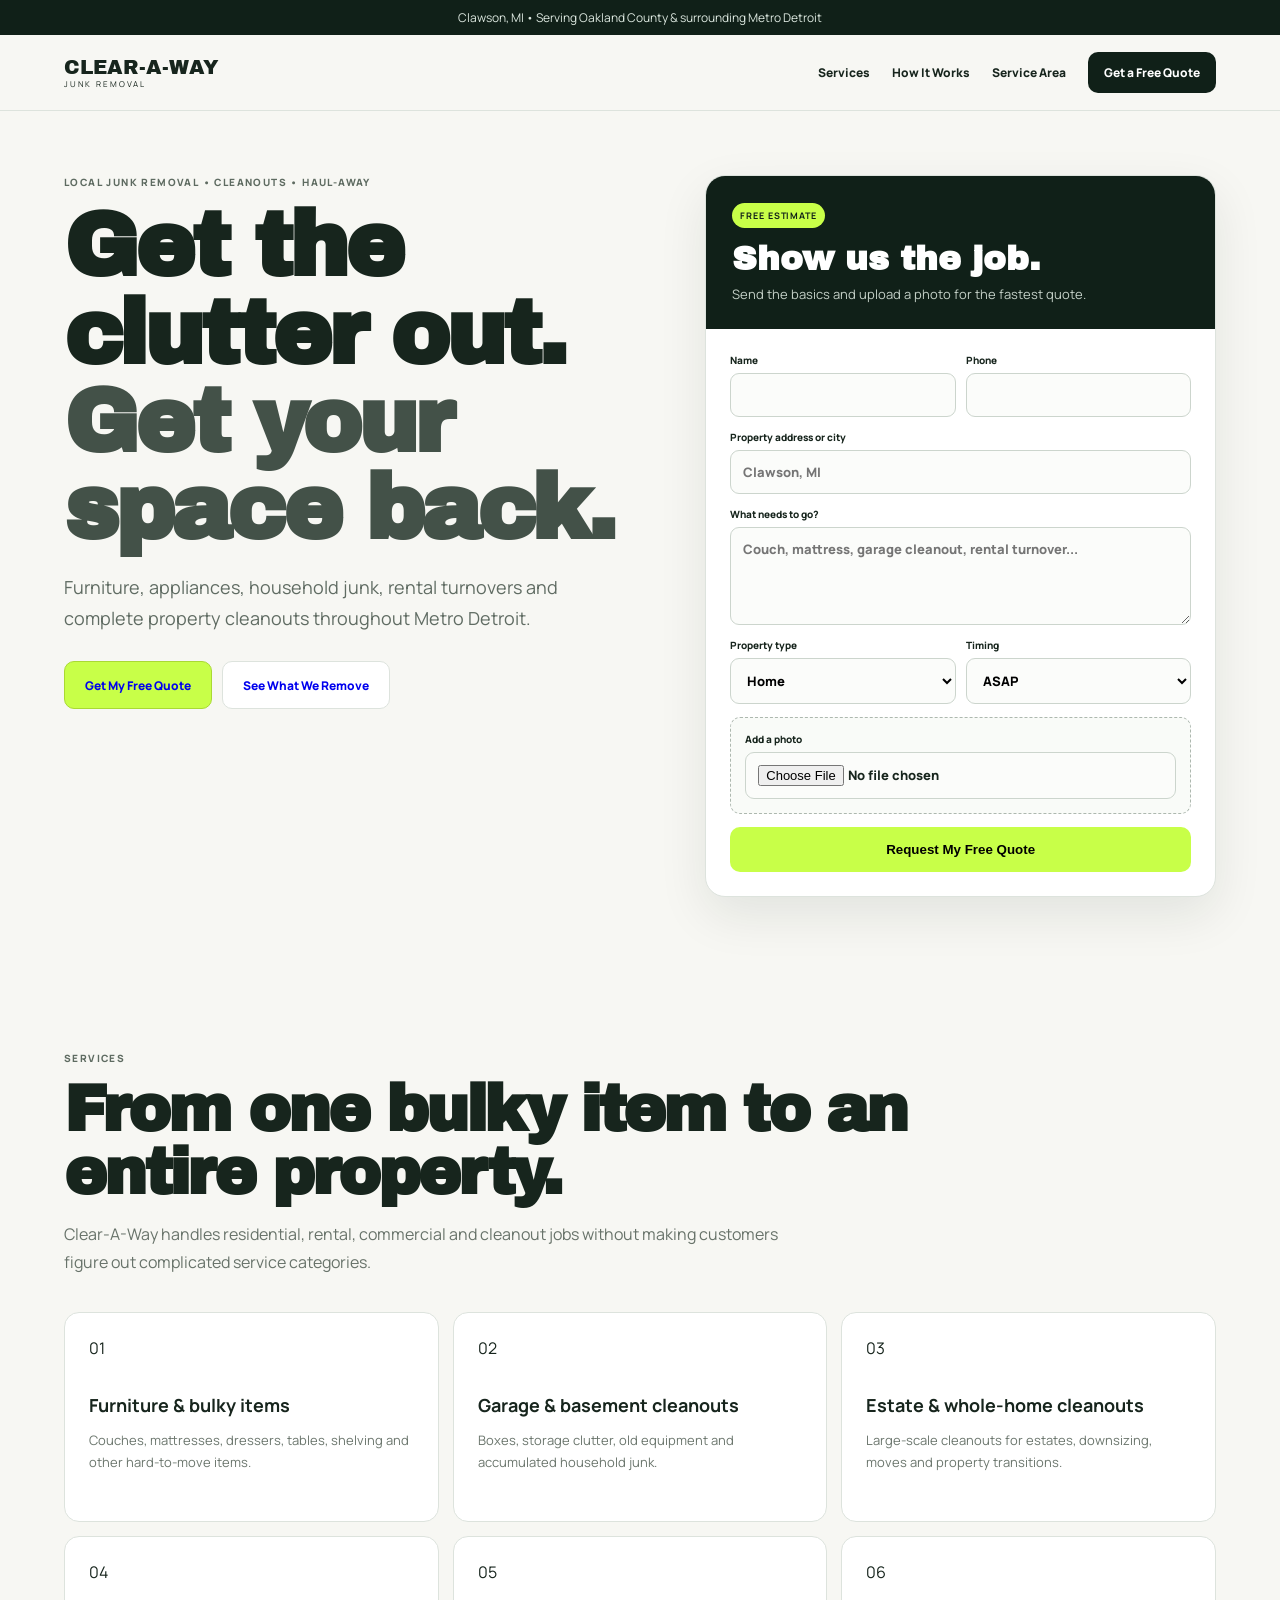
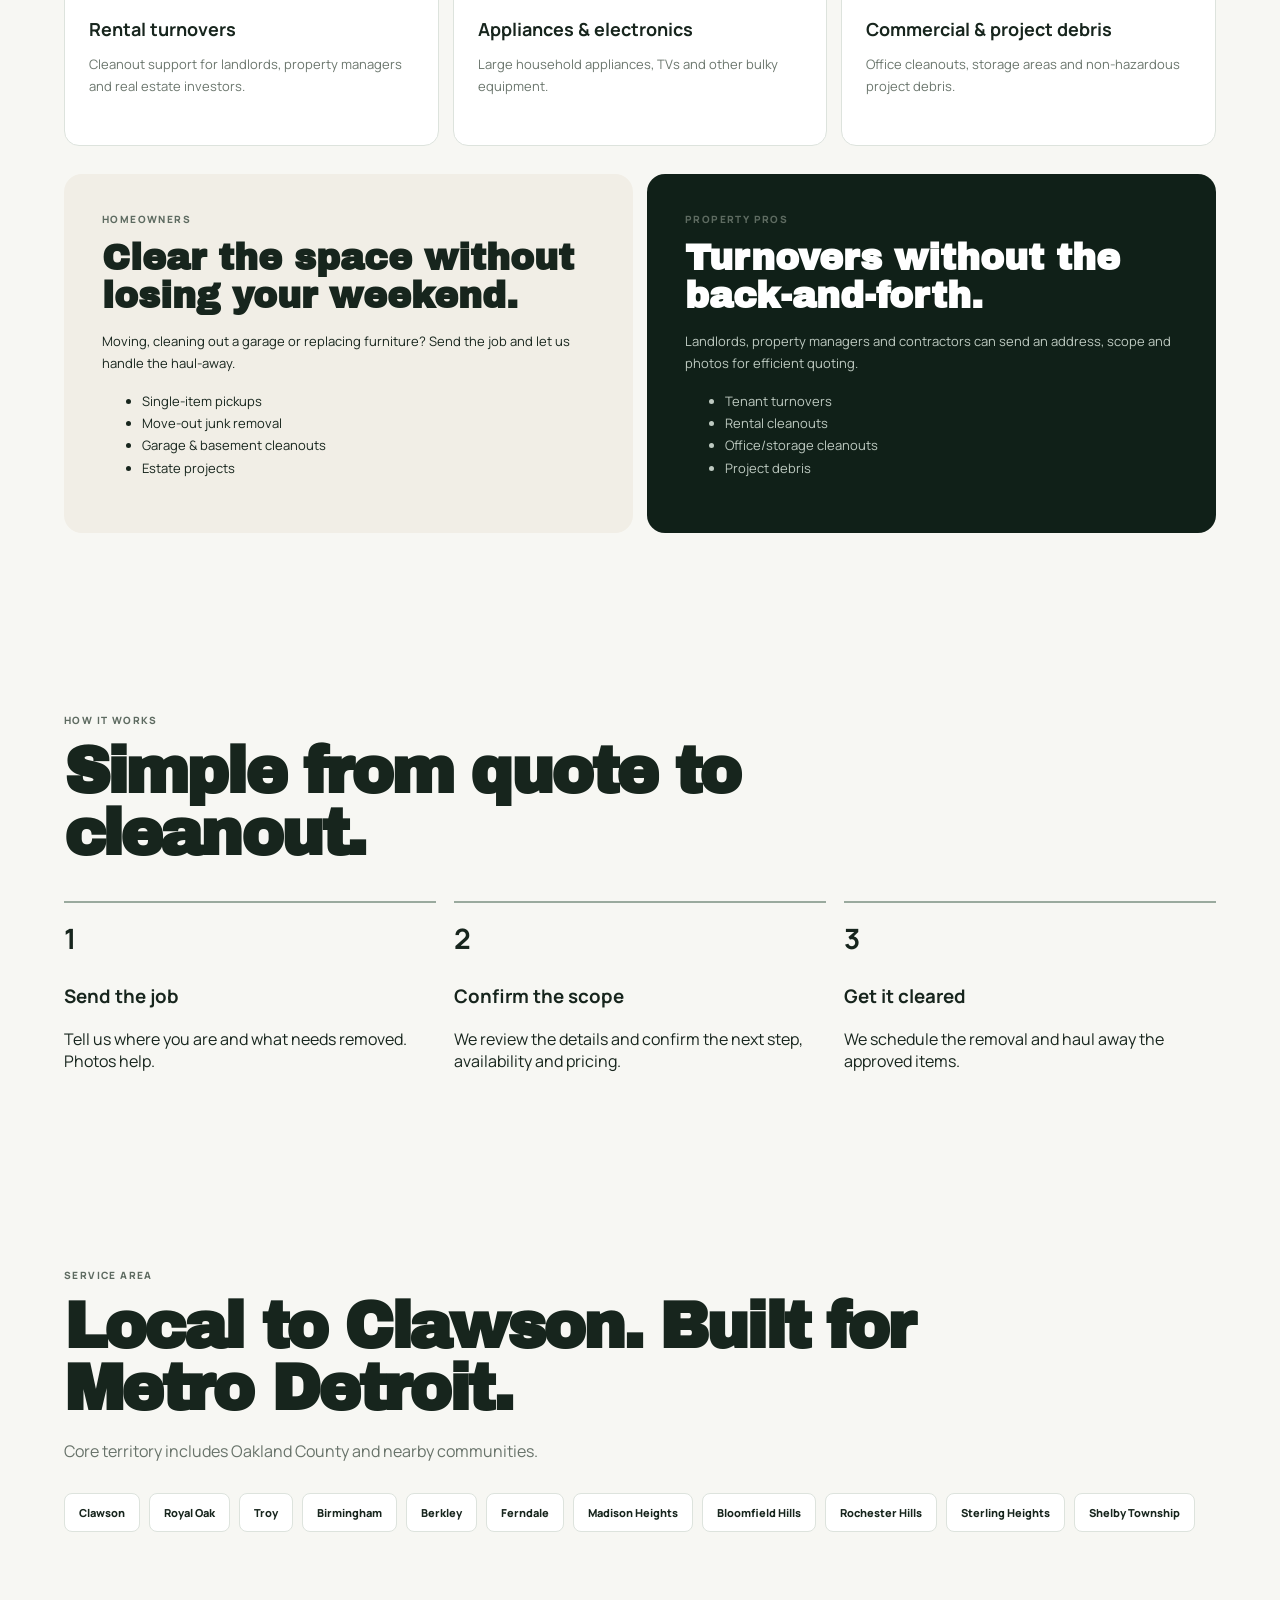
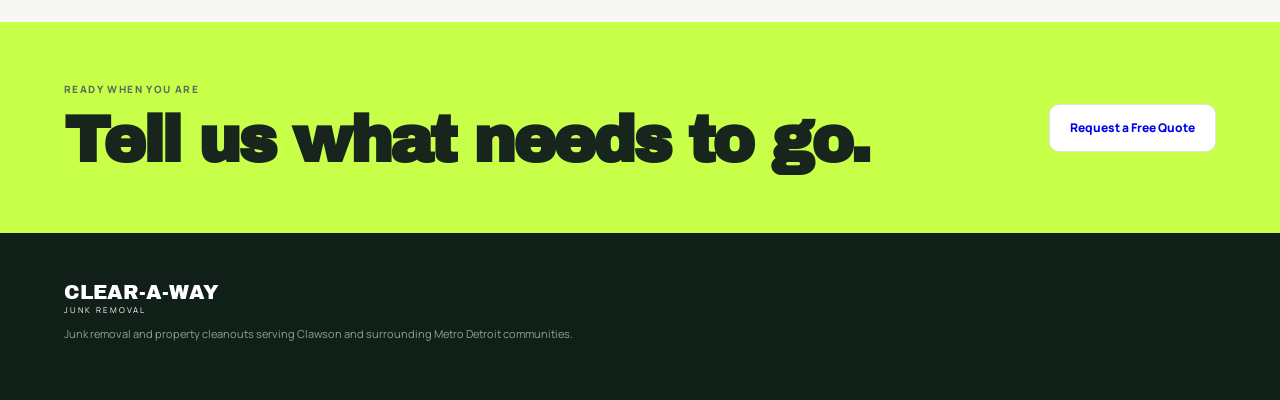
==== index.html @ 9abfa2b3 "Add production homepage" ====
<!doctype html>
<html lang="en">
<head>
<meta charset="utf-8">
<meta name="viewport" content="width=device-width,initial-scale=1">
<title>Clear-A-Way Junk Removal | Metro Detroit</title>
<meta name="description" content="Junk removal and property cleanouts serving Clawson, Royal Oak, Troy, Birmingham and surrounding Metro Detroit. Request a free quote online.">
<meta name="theme-color" content="#102018">
<link rel="preconnect" href="https://fonts.googleapis.com">
<link rel="preconnect" href="https://fonts.gstatic.com" crossorigin>
<link href="https://fonts.googleapis.com/css2?family=Manrope:wght@400;600;700;800&family=Archivo+Black&display=swap" rel="stylesheet">
<style>
:root{--ink:#102018;--paper:#f7f7f3;--lime:#c8ff48;--line:#dde3dd;--muted:#68736a}*{box-sizing:border-box}html{scroll-behavior:smooth}body{margin:0;background:var(--paper);color:#17251d;font-family:Manrope,Arial,sans-serif}.top{background:var(--ink);color:#dce7df;text-align:center;padding:9px 20px;font-size:12px}.nav{height:76px;display:flex;align-items:center;justify-content:space-between;padding:0 5vw;border-bottom:1px solid var(--line);background:rgba(247,247,243,.97);position:sticky;top:0;z-index:10}.brand{text-decoration:none;color:inherit;font-family:"Archivo Black";font-size:20px}.brand small{display:block;font-family:Manrope;font-size:8px;letter-spacing:.25em}.navlinks{display:flex;gap:22px;align-items:center}.navlinks a{text-decoration:none;color:inherit;font-size:12px;font-weight:800}.cta{background:var(--ink);color:#fff!important;padding:12px 16px;border-radius:10px}.hero{max-width:1450px;margin:auto;padding:64px 5vw;display:grid;grid-template-columns:1.05fr .95fr;gap:6vw}.eyebrow{font-size:10px;font-weight:800;letter-spacing:.14em;color:#5e6b61;margin-bottom:14px}.hero h1,.section h2,.band h2{font-family:"Archivo Black";letter-spacing:-.045em;line-height:.98;margin:0}.hero h1{font-size:clamp(52px,7vw,96px)}.hero h1 span{color:#435148}.lead{font-size:18px;line-height:1.7;color:#606c63;max-width:680px}.buttons{display:flex;gap:10px;margin-top:28px;flex-wrap:wrap}.btn{display:inline-flex;justify-content:center;align-items:center;min-height:48px;padding:0 20px;border-radius:10px;text-decoration:none;font-size:12px;font-weight:800;border:1px solid var(--line)}.primary{background:var(--lime);border-color:#a9d934}.secondary{background:white}.quote{background:white;border:1px solid var(--line);border-radius:20px;overflow:hidden;box-shadow:0 18px 50px rgba(16,32,24,.09)}.quotehead{background:var(--ink);color:#fff;padding:26px}.quotehead b{display:inline-block;background:var(--lime);color:var(--ink);font-size:9px;padding:6px 8px;border-radius:99px;letter-spacing:.1em}.quotehead h2{font-family:"Archivo Black";font-size:34px;margin:12px 0 8px}.quotehead p{margin:0;color:#c4d0c7;font-size:13px}.quote form{padding:24px;display:grid;gap:13px}.grid2{display:grid;grid-template-columns:1fr 1fr;gap:10px}.quote label{display:grid;gap:6px;font-size:10px;font-weight:800}.quote input,.quote textarea,.quote select{border:1px solid #ccd5cd;border-radius:9px;padding:12px;font:inherit;font-size:13px;background:#fbfcfa}.upload{border:1px dashed #adb8af;border-radius:10px;padding:14px;background:#f9fbf8}.quote button{border:0;background:var(--lime);padding:15px;border-radius:10px;font-weight:800;cursor:pointer}.section{max-width:1450px;margin:auto;padding:90px 5vw}.section h2{font-size:clamp(40px,5vw,70px);max-width:850px}.section>p{max-width:760px;color:var(--muted);line-height:1.75}.cards{display:grid;grid-template-columns:repeat(3,1fr);gap:14px;margin-top:36px}.card{background:white;border:1px solid var(--line);border-radius:15px;padding:24px;min-height:210px}.card h3{margin:34px 0 9px;font-size:18px}.card p{font-size:13px;line-height:1.65;color:#6b766d}.split{display:grid;grid-template-columns:1fr 1fr;gap:14px;margin-top:28px}.panel{padding:38px;border-radius:18px;background:#f1eee6}.panel.dark{background:var(--ink);color:#fff}.panel h3{font-family:"Archivo Black";font-size:36px;line-height:1.05;margin:14px 0}.panel p,.panel li{font-size:13px;line-height:1.7}.panel.dark p,.panel.dark li{color:#becac1}.how{display:grid;grid-template-columns:repeat(3,1fr);gap:18px;margin-top:35px}.step{border-top:2px solid #9aaa9e;padding-top:16px}.step b{font-size:28px}.step h3{margin-top:26px}.areas{display:flex;flex-wrap:wrap;gap:9px;margin-top:28px}.areas span{background:white;border:1px solid var(--line);padding:11px 14px;border-radius:8px;font-size:11px;font-weight:800}.band{background:var(--lime);padding:60px 5vw;display:flex;justify-content:space-between;gap:30px;align-items:center}.band h2{font-size:clamp(40px,5vw,68px)}.footer{background:var(--ink);color:#d9e3dc;padding:48px 5vw}.footer p{color:#91a095;font-size:11px}.mobile{display:none}.bot{position:absolute;left:-9999px}
@media(max-width:900px){.navlinks a:not(.cta){display:none}.hero{grid-template-columns:1fr}.cards{grid-template-columns:1fr 1fr}.split{grid-template-columns:1fr}.how{grid-template-columns:1fr}.band{flex-direction:column;align-items:flex-start}}
@media(max-width:620px){body{padding-bottom:62px}.hero,.section{padding-left:18px;padding-right:18px}.hero h1{font-size:48px}.grid2,.cards{grid-template-columns:1fr}.nav{padding:0 18px}.band{padding:48px 18px}.mobile{display:grid;grid-template-columns:1fr 1fr;position:fixed;bottom:0;left:0;right:0;z-index:20;background:#fff;border-top:1px solid var(--line)}.mobile a{height:62px;display:grid;place-items:center;text-decoration:none;font-weight:800;font-size:12px}.mobile a:last-child{background:var(--lime)}}
</style>
</head>
<body>
<div class="top">Clawson, MI • Serving Oakland County & surrounding Metro Detroit</div>
<header class="nav">
<a class="brand" href="#">CLEAR-A-WAY<small>JUNK REMOVAL</small></a>
<div class="navlinks"><a href="#services">Services</a><a href="#how">How It Works</a><a href="#areas">Service Area</a><a class="cta" href="#quote">Get a Free Quote</a></div>
</header>
<main>
<section class="hero">
<div>
<div class="eyebrow">LOCAL JUNK REMOVAL • CLEANOUTS • HAUL-AWAY</div>
<h1>Get the clutter out.<br><span>Get your space back.</span></h1>
<p class="lead">Furniture, appliances, household junk, rental turnovers and complete property cleanouts throughout Metro Detroit.</p>
<div class="buttons"><a class="btn primary" href="#quote">Get My Free Quote</a><a class="btn secondary" href="#services">See What We Remove</a></div>
</div>
<aside class="quote" id="quote">
<div class="quotehead"><b>FREE ESTIMATE</b><h2>Show us the job.</h2><p>Send the basics and upload a photo for the fastest quote.</p></div>
<form name="quote-request" method="POST" data-netlify="true" netlify-honeypot="bot-field" action="/thanks.html" enctype="multipart/form-data">
<input type="hidden" name="form-name" value="quote-request"><p class="bot"><input name="bot-field"></p>
<div class="grid2"><label>Name<input name="name" required></label><label>Phone<input name="phone" required></label></div>
<label>Property address or city<input name="location" required placeholder="Clawson, MI"></label>
<label>What needs to go?<textarea name="details" rows="4" required placeholder="Couch, mattress, garage cleanout, rental turnover..."></textarea></label>
<div class="grid2"><label>Property type<select name="property-type"><option>Home</option><option>Apartment / Rental</option><option>Commercial</option><option>Project Site</option></select></label><label>Timing<select name="timing"><option>ASAP</option><option>This week</option><option>Next week</option><option>Flexible</option></select></label></div>
<label class="upload">Add a photo<input type="file" name="photo" accept="image/*"></label>
<button type="submit">Request My Free Quote</button>
</form>
</aside>
</section>

<section id="services" class="section">
<div class="eyebrow">SERVICES</div><h2>From one bulky item to an entire property.</h2>
<p>Clear-A-Way handles residential, rental, commercial and cleanout jobs without making customers figure out complicated service categories.</p>
<div class="cards">
<div class="card"><div>01</div><h3>Furniture & bulky items</h3><p>Couches, mattresses, dressers, tables, shelving and other hard-to-move items.</p></div>
<div class="card"><div>02</div><h3>Garage & basement cleanouts</h3><p>Boxes, storage clutter, old equipment and accumulated household junk.</p></div>
<div class="card"><div>03</div><h3>Estate & whole-home cleanouts</h3><p>Large-scale cleanouts for estates, downsizing, moves and property transitions.</p></div>
<div class="card"><div>04</div><h3>Rental turnovers</h3><p>Cleanout support for landlords, property managers and real estate investors.</p></div>
<div class="card"><div>05</div><h3>Appliances & electronics</h3><p>Large household appliances, TVs and other bulky equipment.</p></div>
<div class="card"><div>06</div><h3>Commercial & project debris</h3><p>Office cleanouts, storage areas and non-hazardous project debris.</p></div>
</div>
<div class="split">
<div class="panel"><div class="eyebrow">HOMEOWNERS</div><h3>Clear the space without losing your weekend.</h3><p>Moving, cleaning out a garage or replacing furniture? Send the job and let us handle the haul-away.</p><ul><li>Single-item pickups</li><li>Move-out junk removal</li><li>Garage & basement cleanouts</li><li>Estate projects</li></ul></div>
<div class="panel dark"><div class="eyebrow">PROPERTY PROS</div><h3>Turnovers without the back-and-forth.</h3><p>Landlords, property managers and contractors can send an address, scope and photos for efficient quoting.</p><ul><li>Tenant turnovers</li><li>Rental cleanouts</li><li>Office/storage cleanouts</li><li>Project debris</li></ul></div>
</div>
</section>

<section id="how" class="section">
<div class="eyebrow">HOW IT WORKS</div><h2>Simple from quote to cleanout.</h2>
<div class="how"><div class="step"><b>1</b><h3>Send the job</h3><p>Tell us where you are and what needs removed. Photos help.</p></div><div class="step"><b>2</b><h3>Confirm the scope</h3><p>We review the details and confirm the next step, availability and pricing.</p></div><div class="step"><b>3</b><h3>Get it cleared</h3><p>We schedule the removal and haul away the approved items.</p></div></div>
</section>

<section id="areas" class="section">
<div class="eyebrow">SERVICE AREA</div><h2>Local to Clawson. Built for Metro Detroit.</h2>
<p>Core territory includes Oakland County and nearby communities.</p>
<div class="areas"><span>Clawson</span><span>Royal Oak</span><span>Troy</span><span>Birmingham</span><span>Berkley</span><span>Ferndale</span><span>Madison Heights</span><span>Bloomfield Hills</span><span>Rochester Hills</span><span>Sterling Heights</span><span>Shelby Township</span></div>
</section>

<section class="band"><div><div class="eyebrow">READY WHEN YOU ARE</div><h2>Tell us what needs to go.</h2></div><a class="btn secondary" href="#quote">Request a Free Quote</a></section>
</main>
<footer class="footer"><a class="brand" style="color:white" href="#">CLEAR-A-WAY<small>JUNK REMOVAL</small></a><p>Junk removal and property cleanouts serving Clawson and surrounding Metro Detroit communities.</p></footer>
<div class="mobile"><a href="#services">Services</a><a href="#quote">Free Quote</a></div>
</body></html>
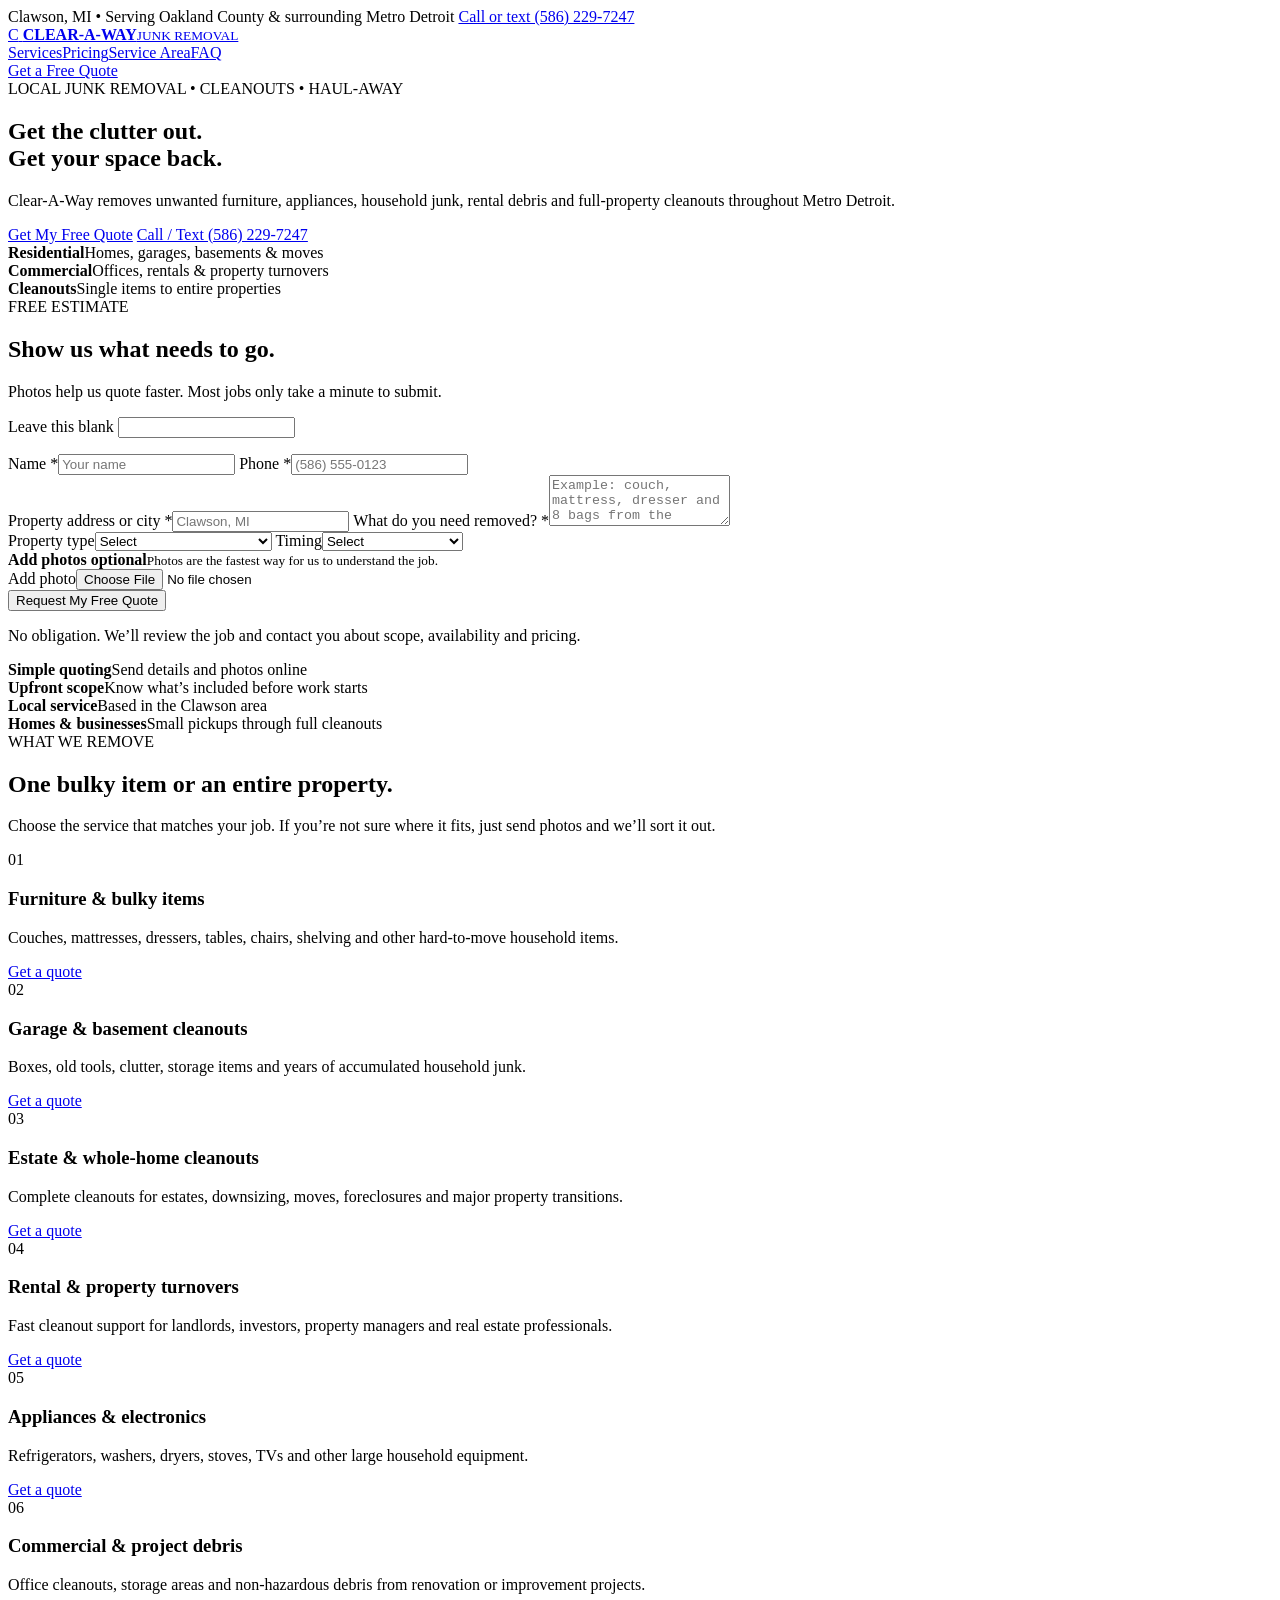
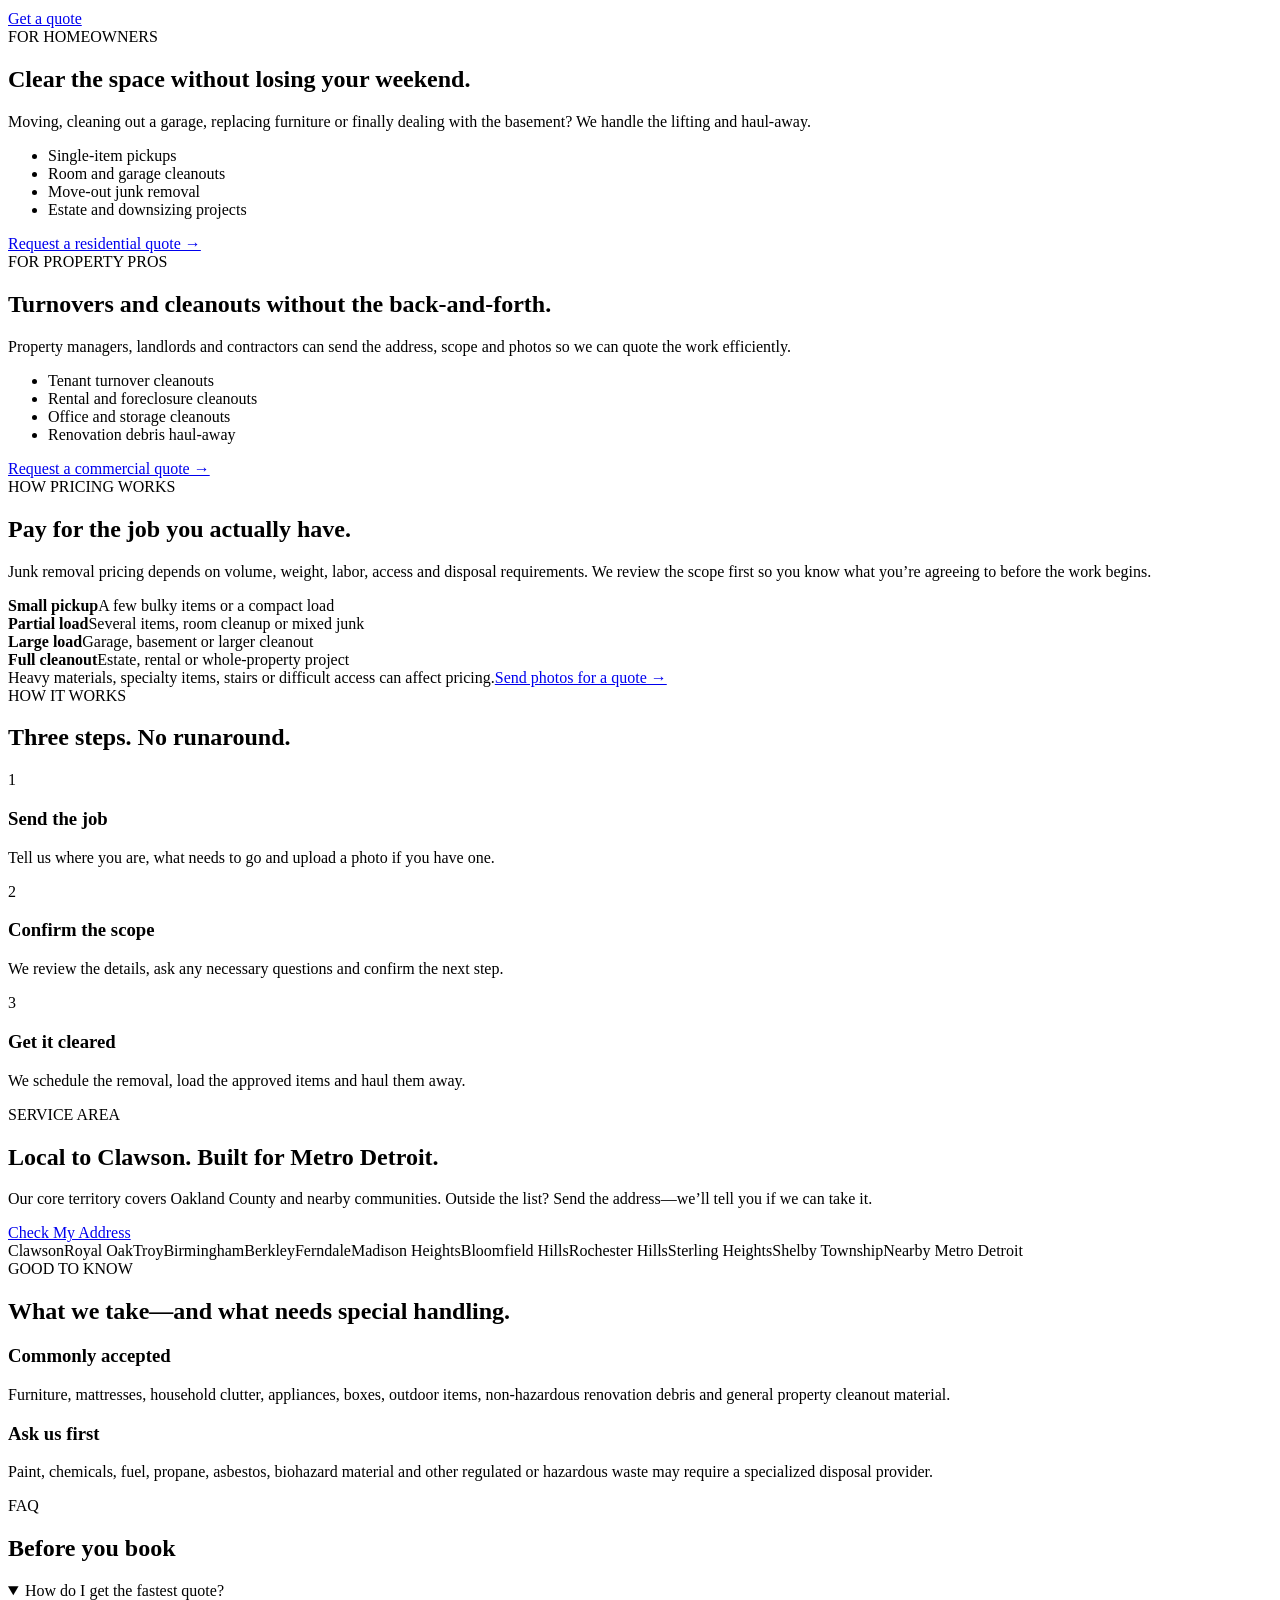
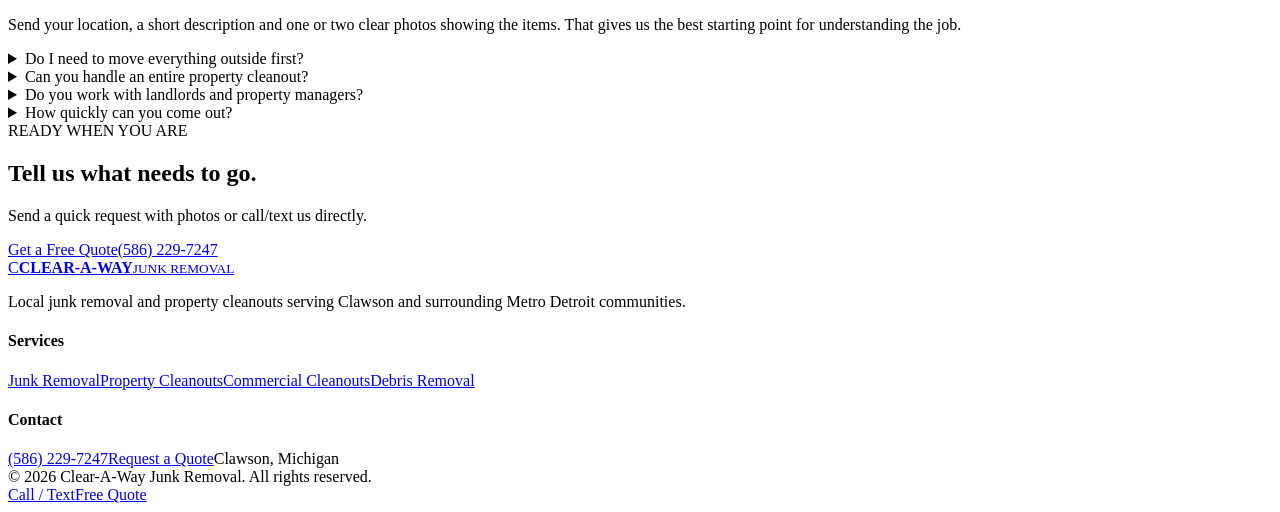
==== commit 53b7d63f: "Upgrade homepage to premium quote-first V3" ====
--- a/index.html
+++ b/index.html
@@ -1,78 +1,188 @@
 <!doctype html>
 <html lang="en">
 <head>
-<meta charset="utf-8">
-<meta name="viewport" content="width=device-width,initial-scale=1">
-<title>Clear-A-Way Junk Removal | Metro Detroit</title>
-<meta name="description" content="Junk removal and property cleanouts serving Clawson, Royal Oak, Troy, Birmingham and surrounding Metro Detroit. Request a free quote online.">
-<meta name="theme-color" content="#102018">
-<link rel="preconnect" href="https://fonts.googleapis.com">
-<link rel="preconnect" href="https://fonts.gstatic.com" crossorigin>
-<link href="https://fonts.googleapis.com/css2?family=Manrope:wght@400;600;700;800&family=Archivo+Black&display=swap" rel="stylesheet">
-<style>
-:root{--ink:#102018;--paper:#f7f7f3;--lime:#c8ff48;--line:#dde3dd;--muted:#68736a}*{box-sizing:border-box}html{scroll-behavior:smooth}body{margin:0;background:var(--paper);color:#17251d;font-family:Manrope,Arial,sans-serif}.top{background:var(--ink);color:#dce7df;text-align:center;padding:9px 20px;font-size:12px}.nav{height:76px;display:flex;align-items:center;justify-content:space-between;padding:0 5vw;border-bottom:1px solid var(--line);background:rgba(247,247,243,.97);position:sticky;top:0;z-index:10}.brand{text-decoration:none;color:inherit;font-family:"Archivo Black";font-size:20px}.brand small{display:block;font-family:Manrope;font-size:8px;letter-spacing:.25em}.navlinks{display:flex;gap:22px;align-items:center}.navlinks a{text-decoration:none;color:inherit;font-size:12px;font-weight:800}.cta{background:var(--ink);color:#fff!important;padding:12px 16px;border-radius:10px}.hero{max-width:1450px;margin:auto;padding:64px 5vw;display:grid;grid-template-columns:1.05fr .95fr;gap:6vw}.eyebrow{font-size:10px;font-weight:800;letter-spacing:.14em;color:#5e6b61;margin-bottom:14px}.hero h1,.section h2,.band h2{font-family:"Archivo Black";letter-spacing:-.045em;line-height:.98;margin:0}.hero h1{font-size:clamp(52px,7vw,96px)}.hero h1 span{color:#435148}.lead{font-size:18px;line-height:1.7;color:#606c63;max-width:680px}.buttons{display:flex;gap:10px;margin-top:28px;flex-wrap:wrap}.btn{display:inline-flex;justify-content:center;align-items:center;min-height:48px;padding:0 20px;border-radius:10px;text-decoration:none;font-size:12px;font-weight:800;border:1px solid var(--line)}.primary{background:var(--lime);border-color:#a9d934}.secondary{background:white}.quote{background:white;border:1px solid var(--line);border-radius:20px;overflow:hidden;box-shadow:0 18px 50px rgba(16,32,24,.09)}.quotehead{background:var(--ink);color:#fff;padding:26px}.quotehead b{display:inline-block;background:var(--lime);color:var(--ink);font-size:9px;padding:6px 8px;border-radius:99px;letter-spacing:.1em}.quotehead h2{font-family:"Archivo Black";font-size:34px;margin:12px 0 8px}.quotehead p{margin:0;color:#c4d0c7;font-size:13px}.quote form{padding:24px;display:grid;gap:13px}.grid2{display:grid;grid-template-columns:1fr 1fr;gap:10px}.quote label{display:grid;gap:6px;font-size:10px;font-weight:800}.quote input,.quote textarea,.quote select{border:1px solid #ccd5cd;border-radius:9px;padding:12px;font:inherit;font-size:13px;background:#fbfcfa}.upload{border:1px dashed #adb8af;border-radius:10px;padding:14px;background:#f9fbf8}.quote button{border:0;background:var(--lime);padding:15px;border-radius:10px;font-weight:800;cursor:pointer}.section{max-width:1450px;margin:auto;padding:90px 5vw}.section h2{font-size:clamp(40px,5vw,70px);max-width:850px}.section>p{max-width:760px;color:var(--muted);line-height:1.75}.cards{display:grid;grid-template-columns:repeat(3,1fr);gap:14px;margin-top:36px}.card{background:white;border:1px solid var(--line);border-radius:15px;padding:24px;min-height:210px}.card h3{margin:34px 0 9px;font-size:18px}.card p{font-size:13px;line-height:1.65;color:#6b766d}.split{display:grid;grid-template-columns:1fr 1fr;gap:14px;margin-top:28px}.panel{padding:38px;border-radius:18px;background:#f1eee6}.panel.dark{background:var(--ink);color:#fff}.panel h3{font-family:"Archivo Black";font-size:36px;line-height:1.05;margin:14px 0}.panel p,.panel li{font-size:13px;line-height:1.7}.panel.dark p,.panel.dark li{color:#becac1}.how{display:grid;grid-template-columns:repeat(3,1fr);gap:18px;margin-top:35px}.step{border-top:2px solid #9aaa9e;padding-top:16px}.step b{font-size:28px}.step h3{margin-top:26px}.areas{display:flex;flex-wrap:wrap;gap:9px;margin-top:28px}.areas span{background:white;border:1px solid var(--line);padding:11px 14px;border-radius:8px;font-size:11px;font-weight:800}.band{background:var(--lime);padding:60px 5vw;display:flex;justify-content:space-between;gap:30px;align-items:center}.band h2{font-size:clamp(40px,5vw,68px)}.footer{background:var(--ink);color:#d9e3dc;padding:48px 5vw}.footer p{color:#91a095;font-size:11px}.mobile{display:none}.bot{position:absolute;left:-9999px}
-@media(max-width:900px){.navlinks a:not(.cta){display:none}.hero{grid-template-columns:1fr}.cards{grid-template-columns:1fr 1fr}.split{grid-template-columns:1fr}.how{grid-template-columns:1fr}.band{flex-direction:column;align-items:flex-start}}
-@media(max-width:620px){body{padding-bottom:62px}.hero,.section{padding-left:18px;padding-right:18px}.hero h1{font-size:48px}.grid2,.cards{grid-template-columns:1fr}.nav{padding:0 18px}.band{padding:48px 18px}.mobile{display:grid;grid-template-columns:1fr 1fr;position:fixed;bottom:0;left:0;right:0;z-index:20;background:#fff;border-top:1px solid var(--line)}.mobile a{height:62px;display:grid;place-items:center;text-decoration:none;font-weight:800;font-size:12px}.mobile a:last-child{background:var(--lime)}}
-</style>
+  <meta charset="utf-8">
+  <meta name="viewport" content="width=device-width,initial-scale=1">
+  <title>Clear-A-Way Junk Removal | Clawson & Metro Detroit</title>
+  <meta name="description" content="Fast, straightforward junk removal and property cleanouts serving Clawson, Royal Oak, Troy, Birmingham and surrounding Metro Detroit communities. Request a free quote online or send photos.">
+  <meta name="theme-color" content="#102018">
+  <meta property="og:title" content="Clear-A-Way Junk Removal | Metro Detroit">
+  <meta property="og:description" content="Junk removal made simple. Request a free quote online, upload photos, or call Clear-A-Way for residential and commercial cleanouts across Metro Detroit.">
+  <meta property="og:type" content="website">
+  <meta name="robots" content="index,follow">
+  <link rel="preconnect" href="https://fonts.googleapis.com">
+  <link rel="preconnect" href="https://fonts.gstatic.com" crossorigin>
+  <link href="https://fonts.googleapis.com/css2?family=Manrope:wght@400;500;600;700;800&family=Archivo+Black&display=swap" rel="stylesheet">
+  <link rel="stylesheet" href="styles.css">
+  <script type="application/ld+json">
+  {
+    "@context":"https://schema.org",
+    "@type":"LocalBusiness",
+    "name":"Clear-A-Way Junk Removal",
+    "telephone":"+15862297247",
+    "description":"Junk removal and property cleanout service serving Clawson and surrounding Metro Detroit communities.",
+    "areaServed":["Clawson, MI","Royal Oak, MI","Troy, MI","Birmingham, MI","Berkley, MI","Ferndale, MI","Madison Heights, MI","Bloomfield Hills, MI","Rochester Hills, MI","Sterling Heights, MI","Shelby Township, MI"],
+    "serviceType":["Junk removal","Furniture removal","Appliance removal","Garage cleanouts","Basement cleanouts","Estate cleanouts","Rental property cleanouts","Commercial cleanouts","Construction debris removal","Yard debris removal"]
+  }
+  </script>
 </head>
 <body>
-<div class="top">Clawson, MI • Serving Oakland County & surrounding Metro Detroit</div>
-<header class="nav">
-<a class="brand" href="#">CLEAR-A-WAY<small>JUNK REMOVAL</small></a>
-<div class="navlinks"><a href="#services">Services</a><a href="#how">How It Works</a><a href="#areas">Service Area</a><a class="cta" href="#quote">Get a Free Quote</a></div>
-</header>
-<main>
-<section class="hero">
-<div>
-<div class="eyebrow">LOCAL JUNK REMOVAL • CLEANOUTS • HAUL-AWAY</div>
-<h1>Get the clutter out.<br><span>Get your space back.</span></h1>
-<p class="lead">Furniture, appliances, household junk, rental turnovers and complete property cleanouts throughout Metro Detroit.</p>
-<div class="buttons"><a class="btn primary" href="#quote">Get My Free Quote</a><a class="btn secondary" href="#services">See What We Remove</a></div>
-</div>
-<aside class="quote" id="quote">
-<div class="quotehead"><b>FREE ESTIMATE</b><h2>Show us the job.</h2><p>Send the basics and upload a photo for the fastest quote.</p></div>
-<form name="quote-request" method="POST" data-netlify="true" netlify-honeypot="bot-field" action="/thanks.html" enctype="multipart/form-data">
-<input type="hidden" name="form-name" value="quote-request"><p class="bot"><input name="bot-field"></p>
-<div class="grid2"><label>Name<input name="name" required></label><label>Phone<input name="phone" required></label></div>
-<label>Property address or city<input name="location" required placeholder="Clawson, MI"></label>
-<label>What needs to go?<textarea name="details" rows="4" required placeholder="Couch, mattress, garage cleanout, rental turnover..."></textarea></label>
-<div class="grid2"><label>Property type<select name="property-type"><option>Home</option><option>Apartment / Rental</option><option>Commercial</option><option>Project Site</option></select></label><label>Timing<select name="timing"><option>ASAP</option><option>This week</option><option>Next week</option><option>Flexible</option></select></label></div>
-<label class="upload">Add a photo<input type="file" name="photo" accept="image/*"></label>
-<button type="submit">Request My Free Quote</button>
-</form>
-</aside>
-</section>
-
-<section id="services" class="section">
-<div class="eyebrow">SERVICES</div><h2>From one bulky item to an entire property.</h2>
-<p>Clear-A-Way handles residential, rental, commercial and cleanout jobs without making customers figure out complicated service categories.</p>
-<div class="cards">
-<div class="card"><div>01</div><h3>Furniture & bulky items</h3><p>Couches, mattresses, dressers, tables, shelving and other hard-to-move items.</p></div>
-<div class="card"><div>02</div><h3>Garage & basement cleanouts</h3><p>Boxes, storage clutter, old equipment and accumulated household junk.</p></div>
-<div class="card"><div>03</div><h3>Estate & whole-home cleanouts</h3><p>Large-scale cleanouts for estates, downsizing, moves and property transitions.</p></div>
-<div class="card"><div>04</div><h3>Rental turnovers</h3><p>Cleanout support for landlords, property managers and real estate investors.</p></div>
-<div class="card"><div>05</div><h3>Appliances & electronics</h3><p>Large household appliances, TVs and other bulky equipment.</p></div>
-<div class="card"><div>06</div><h3>Commercial & project debris</h3><p>Office cleanouts, storage areas and non-hazardous project debris.</p></div>
-</div>
-<div class="split">
-<div class="panel"><div class="eyebrow">HOMEOWNERS</div><h3>Clear the space without losing your weekend.</h3><p>Moving, cleaning out a garage or replacing furniture? Send the job and let us handle the haul-away.</p><ul><li>Single-item pickups</li><li>Move-out junk removal</li><li>Garage & basement cleanouts</li><li>Estate projects</li></ul></div>
-<div class="panel dark"><div class="eyebrow">PROPERTY PROS</div><h3>Turnovers without the back-and-forth.</h3><p>Landlords, property managers and contractors can send an address, scope and photos for efficient quoting.</p><ul><li>Tenant turnovers</li><li>Rental cleanouts</li><li>Office/storage cleanouts</li><li>Project debris</li></ul></div>
-</div>
-</section>
-
-<section id="how" class="section">
-<div class="eyebrow">HOW IT WORKS</div><h2>Simple from quote to cleanout.</h2>
-<div class="how"><div class="step"><b>1</b><h3>Send the job</h3><p>Tell us where you are and what needs removed. Photos help.</p></div><div class="step"><b>2</b><h3>Confirm the scope</h3><p>We review the details and confirm the next step, availability and pricing.</p></div><div class="step"><b>3</b><h3>Get it cleared</h3><p>We schedule the removal and haul away the approved items.</p></div></div>
-</section>
-
-<section id="areas" class="section">
-<div class="eyebrow">SERVICE AREA</div><h2>Local to Clawson. Built for Metro Detroit.</h2>
-<p>Core territory includes Oakland County and nearby communities.</p>
-<div class="areas"><span>Clawson</span><span>Royal Oak</span><span>Troy</span><span>Birmingham</span><span>Berkley</span><span>Ferndale</span><span>Madison Heights</span><span>Bloomfield Hills</span><span>Rochester Hills</span><span>Sterling Heights</span><span>Shelby Township</span></div>
-</section>
-
-<section class="band"><div><div class="eyebrow">READY WHEN YOU ARE</div><h2>Tell us what needs to go.</h2></div><a class="btn secondary" href="#quote">Request a Free Quote</a></section>
-</main>
-<footer class="footer"><a class="brand" style="color:white" href="#">CLEAR-A-WAY<small>JUNK REMOVAL</small></a><p>Junk removal and property cleanouts serving Clawson and surrounding Metro Detroit communities.</p></footer>
-<div class="mobile"><a href="#services">Services</a><a href="#quote">Free Quote</a></div>
-</body></html>+  <div class="announcement">
+    <span>Clawson, MI • Serving Oakland County & surrounding Metro Detroit</span>
+    <a href="tel:+15862297247">Call or text (586) 229-7247</a>
+  </div>
+  <header class="site-header">
+    <a class="brand" href="#top" aria-label="Clear-A-Way Junk Removal home">
+      <span class="brand-mark">C</span>
+      <span class="brand-copy"><strong>CLEAR-A-WAY</strong><small>JUNK REMOVAL</small></span>
+    </a>
+    <nav aria-label="Main navigation">
+      <a href="#services">Services</a><a href="#pricing">Pricing</a><a href="#areas">Service Area</a><a href="#faq">FAQ</a>
+    </nav>
+    <a class="header-cta" href="#quote">Get a Free Quote</a>
+  </header>
+  <main id="top">
+    <section class="hero">
+      <div class="hero-main">
+        <div class="eyebrow">LOCAL JUNK REMOVAL • CLEANOUTS • HAUL-AWAY</div>
+        <h1>Get the clutter out.<br><span>Get your space back.</span></h1>
+        <p class="hero-lead">Clear-A-Way removes unwanted furniture, appliances, household junk, rental debris and full-property cleanouts throughout Metro Detroit.</p>
+        <div class="hero-actions">
+          <a class="btn btn-primary" href="#quote">Get My Free Quote</a>
+          <a class="btn btn-ghost" href="tel:+15862297247">Call / Text (586) 229-7247</a>
+        </div>
+        <div class="trust-grid">
+          <div><b>Residential</b><span>Homes, garages, basements & moves</span></div>
+          <div><b>Commercial</b><span>Offices, rentals & property turnovers</span></div>
+          <div><b>Cleanouts</b><span>Single items to entire properties</span></div>
+        </div>
+      </div>
+      <aside class="quick-quote" id="quote">
+        <div class="quote-head">
+          <span class="quote-chip">FREE ESTIMATE</span>
+          <h2>Show us what needs to go.</h2>
+          <p>Photos help us quote faster. Most jobs only take a minute to submit.</p>
+        </div>
+        <form name="quote-request-v3" method="POST" data-netlify="true" netlify-honeypot="bot-field" action="/thanks.html" enctype="multipart/form-data">
+          <input type="hidden" name="form-name" value="quote-request-v3">
+          <p class="bot-field"><label>Leave this blank <input name="bot-field"></label></p>
+          <div class="field two">
+            <label>Name *<input name="name" autocomplete="name" required placeholder="Your name"></label>
+            <label>Phone *<input name="phone" autocomplete="tel" inputmode="tel" required placeholder="(586) 555-0123"></label>
+          </div>
+          <label>Property address or city *<input name="location" autocomplete="street-address" required placeholder="Clawson, MI"></label>
+          <label>What do you need removed? *<textarea name="details" required rows="3" placeholder="Example: couch, mattress, dresser and 8 bags from the basement"></textarea></label>
+          <div class="field two">
+            <label>Property type<select name="property-type"><option value="">Select</option><option>Home</option><option>Apartment / Rental</option><option>Commercial Property</option><option>Construction / Project Site</option><option>Other</option></select></label>
+            <label>Timing<select name="timing"><option value="">Select</option><option>As soon as possible</option><option>This week</option><option>Next week</option><option>Flexible</option></select></label>
+          </div>
+          <div class="photo-box">
+            <div><b>Add photos <span>optional</span></b><small>Photos are the fastest way for us to understand the job.</small></div>
+            <label class="upload-button">Add photo<input type="file" name="photo-1" accept="image/*"></label>
+          </div>
+          <button class="btn btn-submit" type="submit">Request My Free Quote</button>
+          <p class="privacy-note">No obligation. We’ll review the job and contact you about scope, availability and pricing.</p>
+        </form>
+      </aside>
+    </section>
+    <section class="proof-bar">
+      <div><strong>Simple quoting</strong><span>Send details and photos online</span></div>
+      <div><strong>Upfront scope</strong><span>Know what’s included before work starts</span></div>
+      <div><strong>Local service</strong><span>Based in the Clawson area</span></div>
+      <div><strong>Homes & businesses</strong><span>Small pickups through full cleanouts</span></div>
+    </section>
+    <section id="services" class="section section-services">
+      <div class="section-intro">
+        <div class="eyebrow">WHAT WE REMOVE</div>
+        <h2>One bulky item or an entire property.</h2>
+        <p>Choose the service that matches your job. If you’re not sure where it fits, just send photos and we’ll sort it out.</p>
+      </div>
+      <div class="service-cards">
+        <article><div class="icon">01</div><h3>Furniture & bulky items</h3><p>Couches, mattresses, dressers, tables, chairs, shelving and other hard-to-move household items.</p><a href="#quote">Get a quote</a></article>
+        <article><div class="icon">02</div><h3>Garage & basement cleanouts</h3><p>Boxes, old tools, clutter, storage items and years of accumulated household junk.</p><a href="#quote">Get a quote</a></article>
+        <article><div class="icon">03</div><h3>Estate & whole-home cleanouts</h3><p>Complete cleanouts for estates, downsizing, moves, foreclosures and major property transitions.</p><a href="#quote">Get a quote</a></article>
+        <article><div class="icon">04</div><h3>Rental & property turnovers</h3><p>Fast cleanout support for landlords, investors, property managers and real estate professionals.</p><a href="#quote">Get a quote</a></article>
+        <article><div class="icon">05</div><h3>Appliances & electronics</h3><p>Refrigerators, washers, dryers, stoves, TVs and other large household equipment.</p><a href="#quote">Get a quote</a></article>
+        <article><div class="icon">06</div><h3>Commercial & project debris</h3><p>Office cleanouts, storage areas and non-hazardous debris from renovation or improvement projects.</p><a href="#quote">Get a quote</a></article>
+      </div>
+    </section>
+    <section class="split-feature">
+      <div class="feature-panel homeowner">
+        <span class="label">FOR HOMEOWNERS</span><h2>Clear the space without losing your weekend.</h2>
+        <p>Moving, cleaning out a garage, replacing furniture or finally dealing with the basement? We handle the lifting and haul-away.</p>
+        <ul><li>Single-item pickups</li><li>Room and garage cleanouts</li><li>Move-out junk removal</li><li>Estate and downsizing projects</li></ul>
+        <a href="#quote" class="inline-link">Request a residential quote →</a>
+      </div>
+      <div class="feature-panel pro">
+        <span class="label">FOR PROPERTY PROS</span><h2>Turnovers and cleanouts without the back-and-forth.</h2>
+        <p>Property managers, landlords and contractors can send the address, scope and photos so we can quote the work efficiently.</p>
+        <ul><li>Tenant turnover cleanouts</li><li>Rental and foreclosure cleanouts</li><li>Office and storage cleanouts</li><li>Renovation debris haul-away</li></ul>
+        <a href="#quote" class="inline-link">Request a commercial quote →</a>
+      </div>
+    </section>
+    <section id="pricing" class="section pricing">
+      <div class="section-intro pricing-copy">
+        <div class="eyebrow">HOW PRICING WORKS</div>
+        <h2>Pay for the job you actually have.</h2>
+        <p>Junk removal pricing depends on volume, weight, labor, access and disposal requirements. We review the scope first so you know what you’re agreeing to before the work begins.</p>
+      </div>
+      <div class="load-visual">
+        <div class="load-card"><div class="load-fill fill-1"></div><b>Small pickup</b><span>A few bulky items or a compact load</span></div>
+        <div class="load-card"><div class="load-fill fill-2"></div><b>Partial load</b><span>Several items, room cleanup or mixed junk</span></div>
+        <div class="load-card"><div class="load-fill fill-3"></div><b>Large load</b><span>Garage, basement or larger cleanout</span></div>
+        <div class="load-card"><div class="load-fill fill-4"></div><b>Full cleanout</b><span>Estate, rental or whole-property project</span></div>
+      </div>
+      <div class="pricing-foot"><span>Heavy materials, specialty items, stairs or difficult access can affect pricing.</span><a href="#quote">Send photos for a quote →</a></div>
+    </section>
+    <section class="how-section">
+      <div class="how-copy"><div class="eyebrow">HOW IT WORKS</div><h2>Three steps. No runaround.</h2></div>
+      <div class="steps">
+        <article><span>1</span><h3>Send the job</h3><p>Tell us where you are, what needs to go and upload a photo if you have one.</p></article>
+        <article><span>2</span><h3>Confirm the scope</h3><p>We review the details, ask any necessary questions and confirm the next step.</p></article>
+        <article><span>3</span><h3>Get it cleared</h3><p>We schedule the removal, load the approved items and haul them away.</p></article>
+      </div>
+    </section>
+    <section id="areas" class="section areas">
+      <div class="areas-copy">
+        <div class="eyebrow">SERVICE AREA</div><h2>Local to Clawson. Built for Metro Detroit.</h2>
+        <p>Our core territory covers Oakland County and nearby communities. Outside the list? Send the address—we’ll tell you if we can take it.</p>
+        <a href="#quote" class="btn btn-dark">Check My Address</a>
+      </div>
+      <div class="city-list">
+        <span>Clawson</span><span>Royal Oak</span><span>Troy</span><span>Birmingham</span><span>Berkley</span><span>Ferndale</span><span>Madison Heights</span><span>Bloomfield Hills</span><span>Rochester Hills</span><span>Sterling Heights</span><span>Shelby Township</span><span>Nearby Metro Detroit</span>
+      </div>
+    </section>
+    <section class="acceptance">
+      <div><div class="eyebrow">GOOD TO KNOW</div><h2>What we take—and what needs special handling.</h2></div>
+      <div class="accept-grid">
+        <div class="accept-card yes"><h3>Commonly accepted</h3><p>Furniture, mattresses, household clutter, appliances, boxes, outdoor items, non-hazardous renovation debris and general property cleanout material.</p></div>
+        <div class="accept-card no"><h3>Ask us first</h3><p>Paint, chemicals, fuel, propane, asbestos, biohazard material and other regulated or hazardous waste may require a specialized disposal provider.</p></div>
+      </div>
+    </section>
+    <section id="faq" class="section faq">
+      <div class="faq-title"><div class="eyebrow">FAQ</div><h2>Before you book</h2></div>
+      <div class="faq-list">
+        <details open><summary>How do I get the fastest quote?</summary><p>Send your location, a short description and one or two clear photos showing the items. That gives us the best starting point for understanding the job.</p></details>
+        <details><summary>Do I need to move everything outside first?</summary><p>No. Tell us where the items are located and whether stairs, elevators, tight access or other conditions are involved so we can account for the labor.</p></details>
+        <details><summary>Can you handle an entire property cleanout?</summary><p>Yes. We quote larger projects based on the amount of material, access, labor and disposal requirements.</p></details>
+        <details><summary>Do you work with landlords and property managers?</summary><p>Yes. Rental turnovers, property cleanouts, office/storage cleanouts and project debris are part of the service mix.</p></details>
+        <details><summary>How quickly can you come out?</summary><p>Availability changes by day and job size. Submit the quote form with your preferred timing and we’ll confirm the soonest available option.</p></details>
+      </div>
+    </section>
+    <section class="final-cta">
+      <div><span class="eyebrow">READY WHEN YOU ARE</span><h2>Tell us what needs to go.</h2><p>Send a quick request with photos or call/text us directly.</p></div>
+      <div class="final-actions"><a href="#quote" class="btn btn-light">Get a Free Quote</a><a href="tel:+15862297247" class="btn btn-outline-light">(586) 229-7247</a></div>
+    </section>
+  </main>
+  <footer>
+    <div class="footer-brand">
+      <a class="brand" href="#top"><span class="brand-mark">C</span><span class="brand-copy"><strong>CLEAR-A-WAY</strong><small>JUNK REMOVAL</small></span></a>
+      <p>Local junk removal and property cleanouts serving Clawson and surrounding Metro Detroit communities.</p>
+    </div>
+    <div><h4>Services</h4><a href="#services">Junk Removal</a><a href="#services">Property Cleanouts</a><a href="#services">Commercial Cleanouts</a><a href="#services">Debris Removal</a></div>
+    <div><h4>Contact</h4><a href="tel:+15862297247">(586) 229-7247</a><a href="#quote">Request a Quote</a><span>Clawson, Michigan</span></div>
+    <div class="footer-bottom">© 2026 Clear-A-Way Junk Removal. All rights reserved.</div>
+  </footer>
+  <div class="mobile-bar"><a href="tel:+15862297247">Call / Text</a><a href="#quote">Free Quote</a></div>
+</body>
+</html>
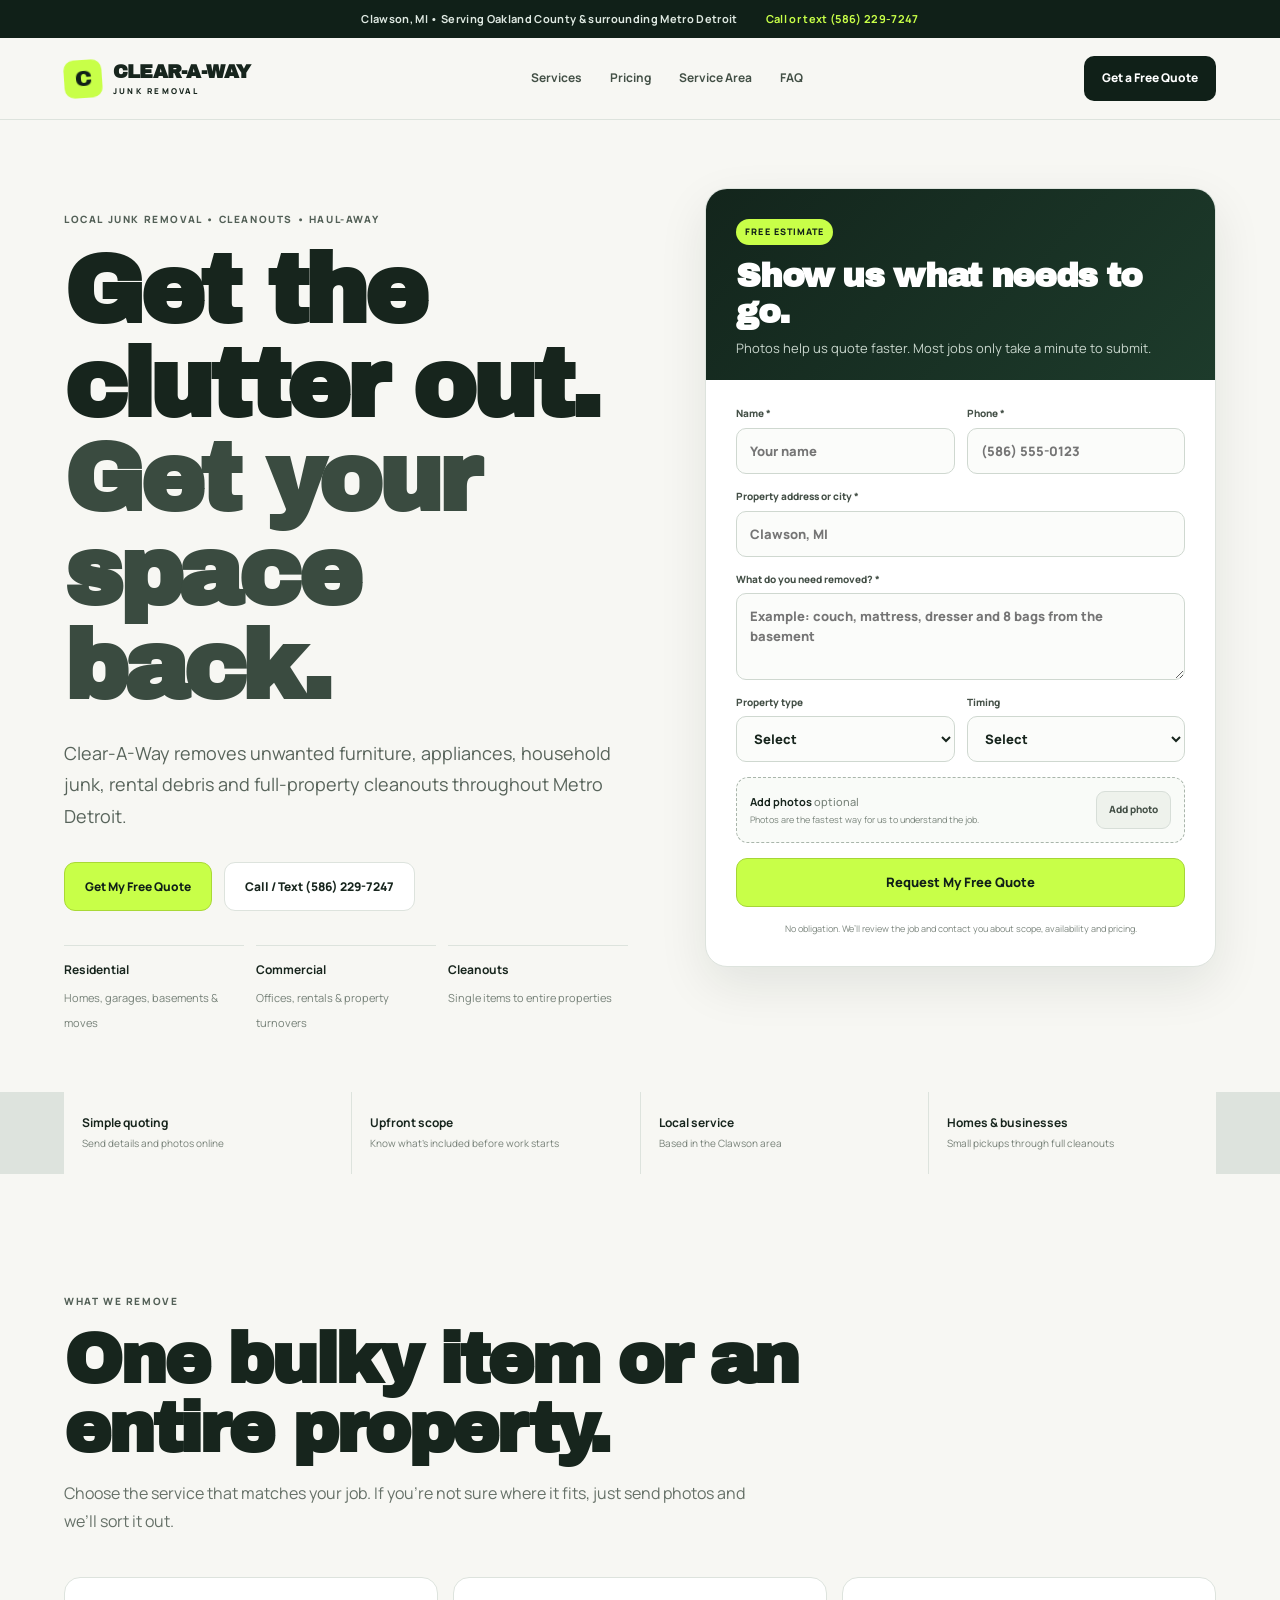
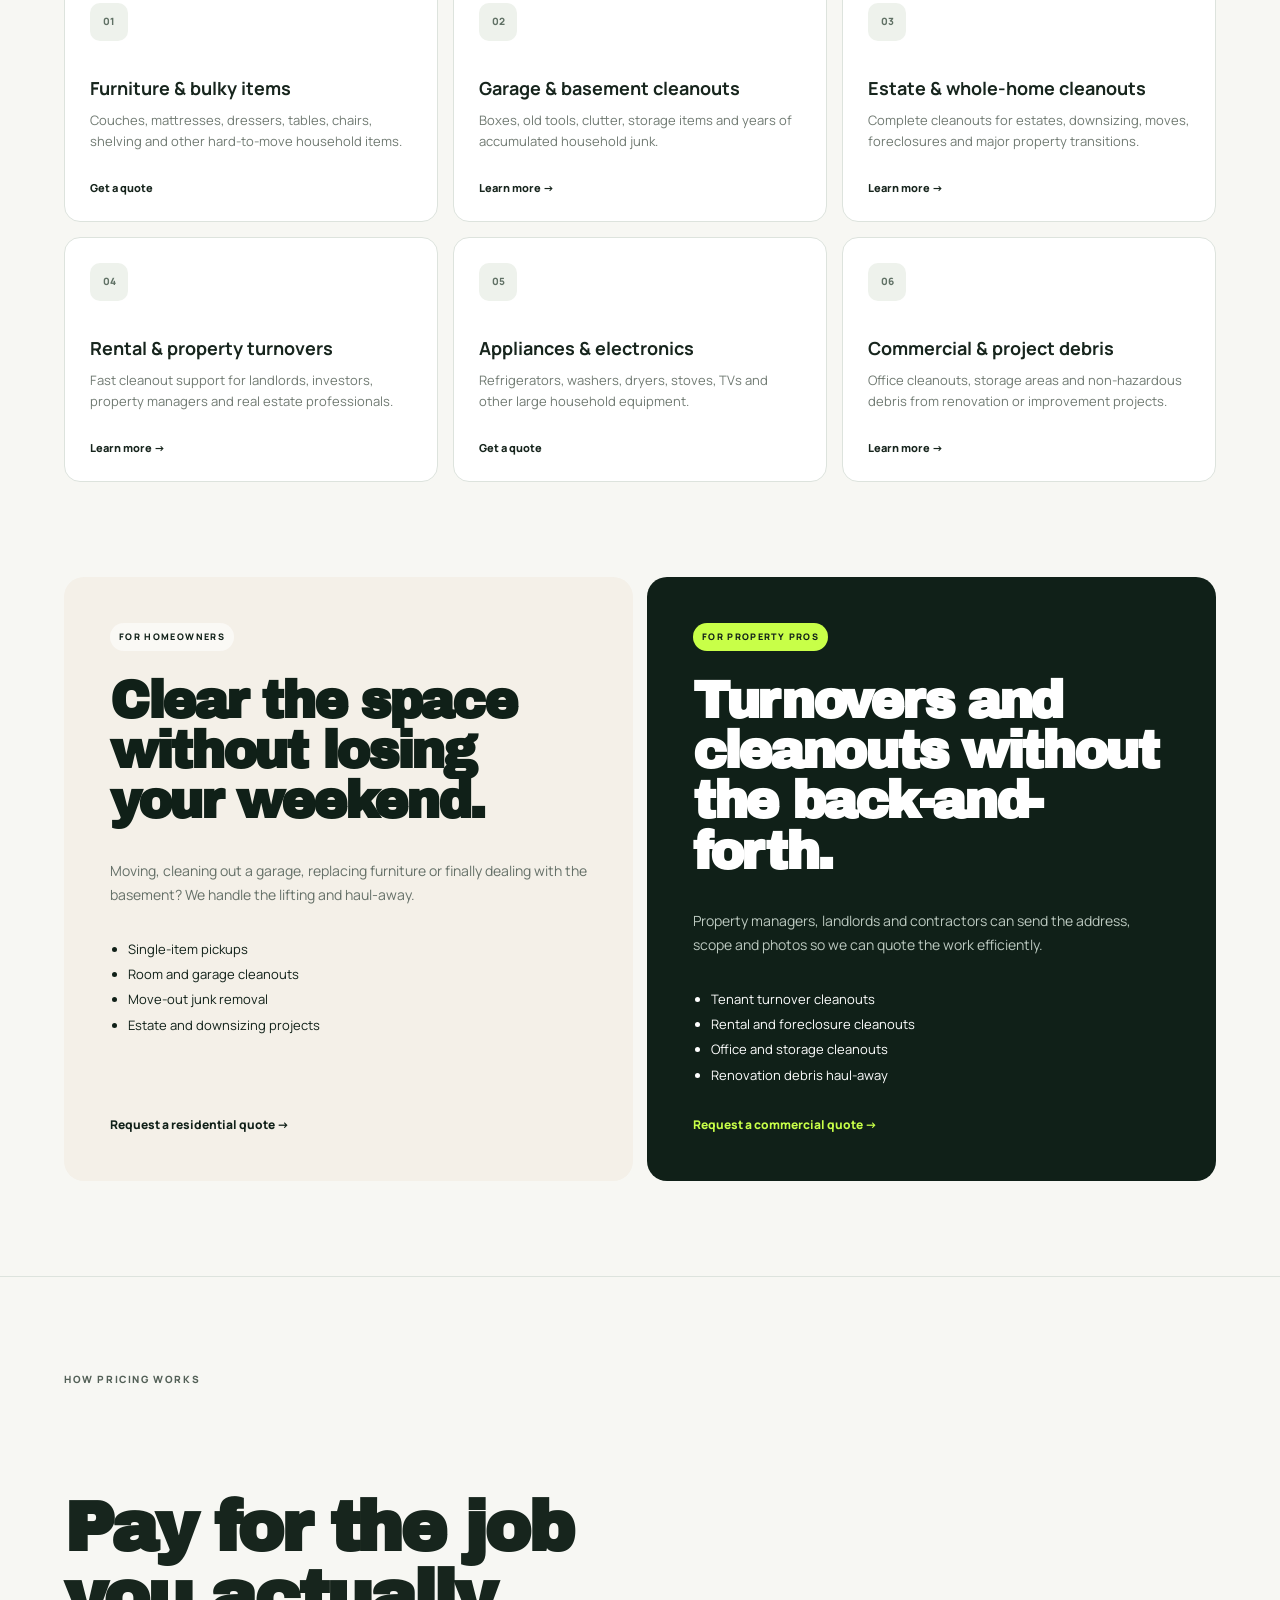
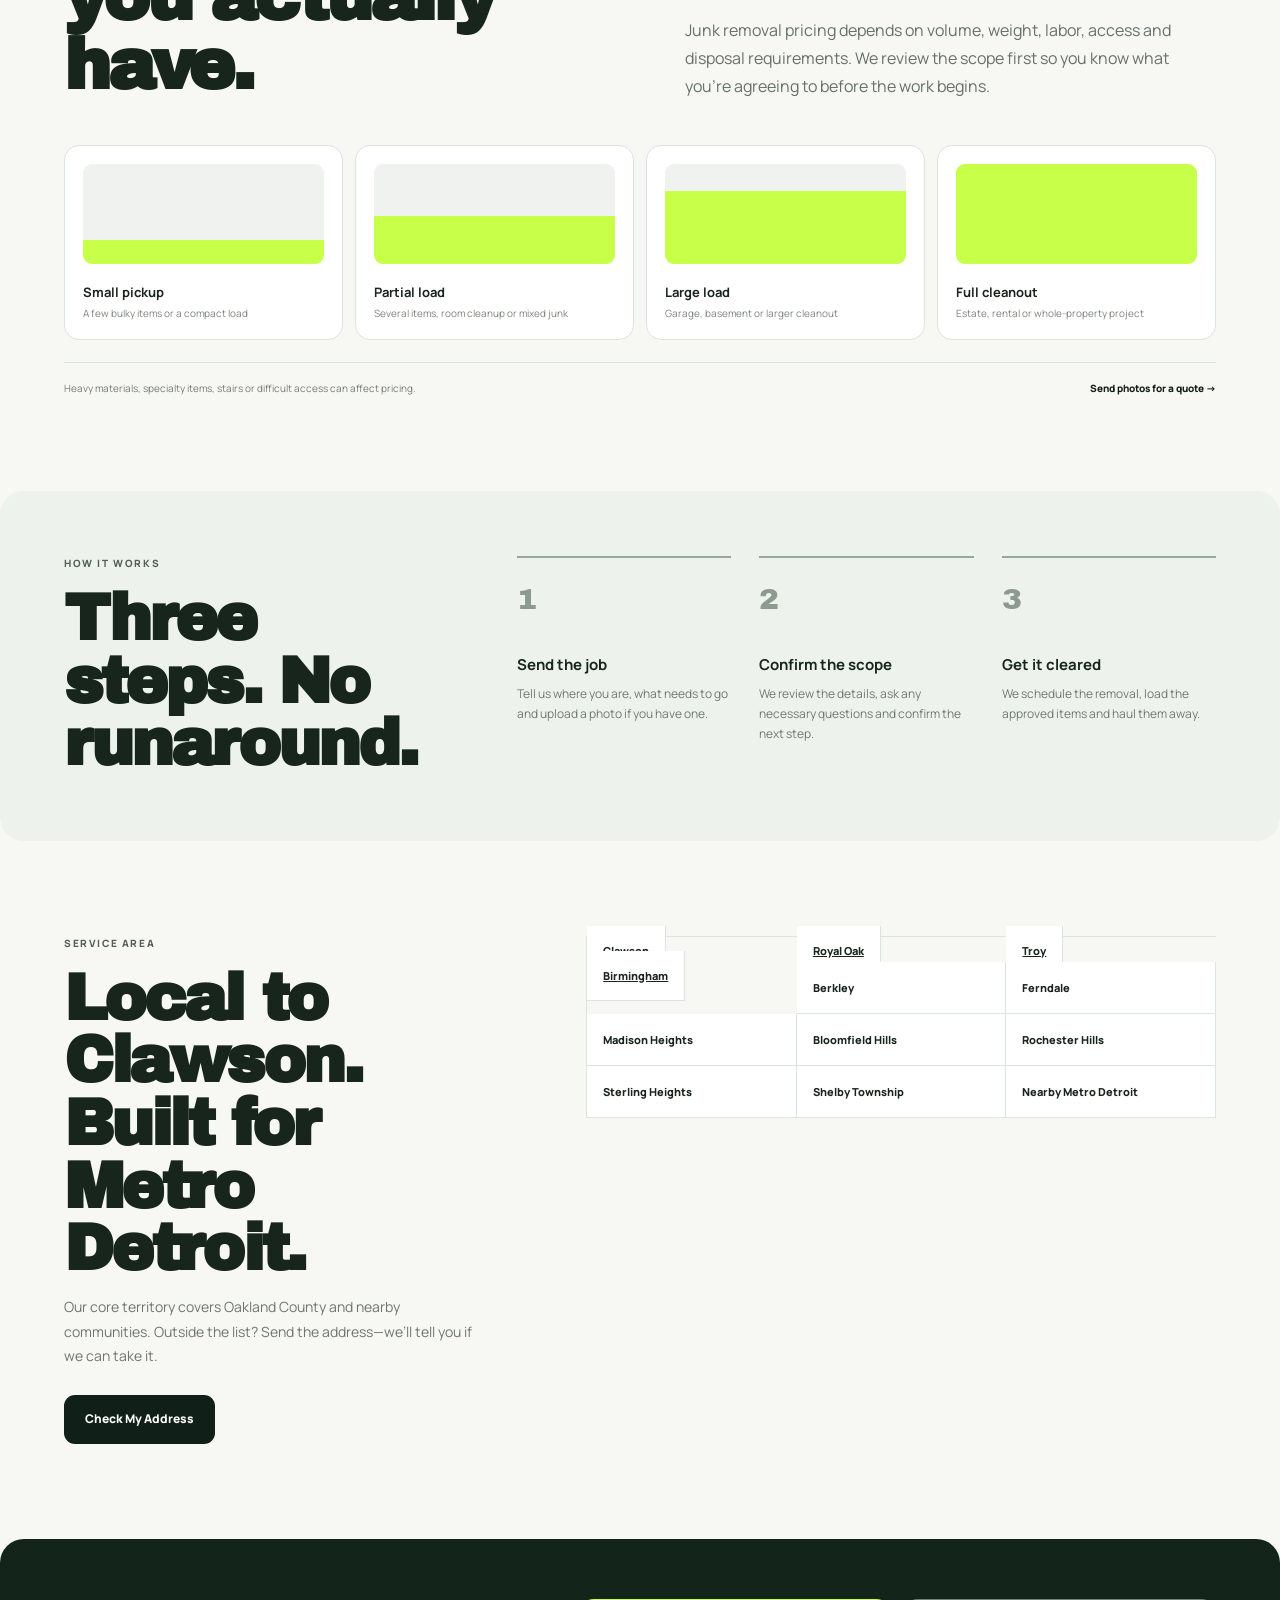
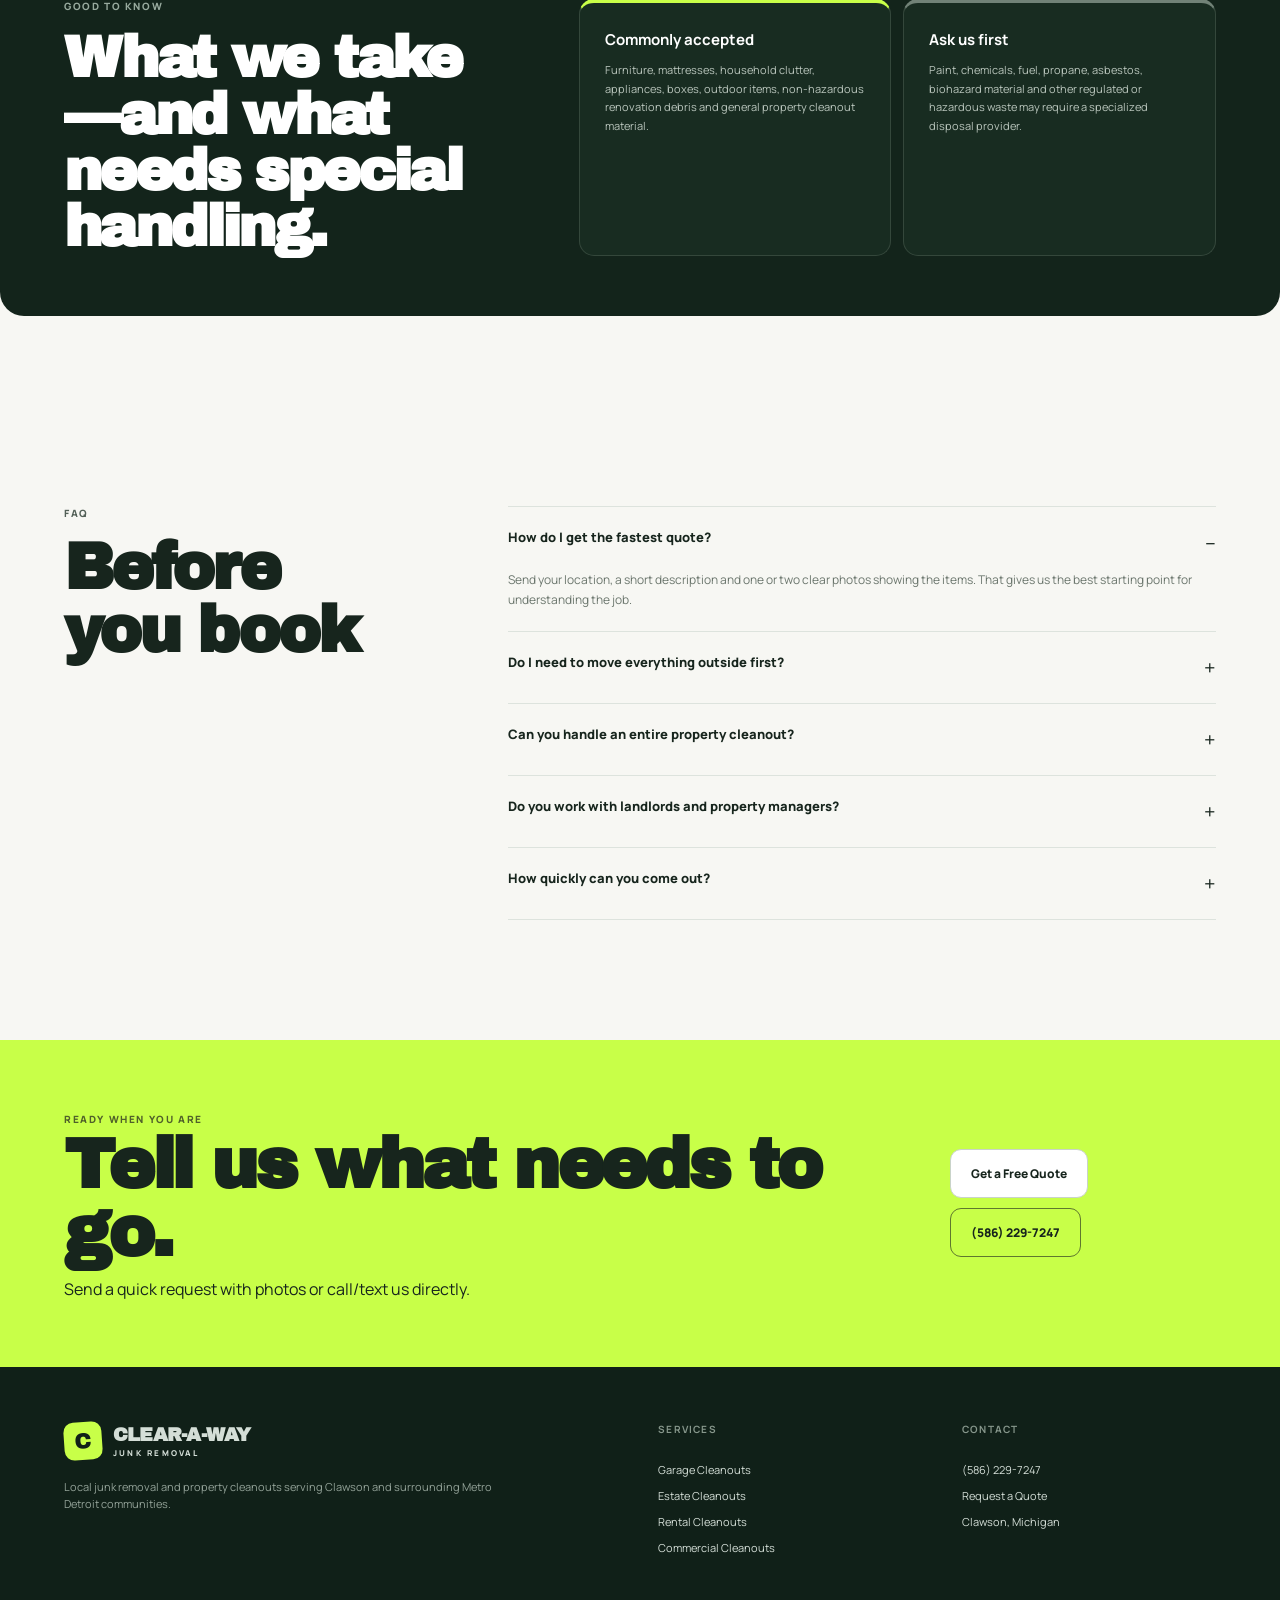
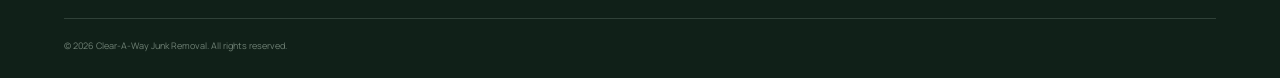
==== commit 0025abf5: "Link homepage to service and city landing pages" ====
--- a/index.html
+++ b/index.html
@@ -99,11 +99,11 @@
       </div>
       <div class="service-cards">
         <article><div class="icon">01</div><h3>Furniture & bulky items</h3><p>Couches, mattresses, dressers, tables, chairs, shelving and other hard-to-move household items.</p><a href="#quote">Get a quote</a></article>
-        <article><div class="icon">02</div><h3>Garage & basement cleanouts</h3><p>Boxes, old tools, clutter, storage items and years of accumulated household junk.</p><a href="#quote">Get a quote</a></article>
-        <article><div class="icon">03</div><h3>Estate & whole-home cleanouts</h3><p>Complete cleanouts for estates, downsizing, moves, foreclosures and major property transitions.</p><a href="#quote">Get a quote</a></article>
-        <article><div class="icon">04</div><h3>Rental & property turnovers</h3><p>Fast cleanout support for landlords, investors, property managers and real estate professionals.</p><a href="#quote">Get a quote</a></article>
+        <article><div class="icon">02</div><h3>Garage & basement cleanouts</h3><p>Boxes, old tools, clutter, storage items and years of accumulated household junk.</p><a href="/garage-cleanouts.html">Learn more →</a></article>
+        <article><div class="icon">03</div><h3>Estate & whole-home cleanouts</h3><p>Complete cleanouts for estates, downsizing, moves, foreclosures and major property transitions.</p><a href="/estate-cleanouts.html">Learn more →</a></article>
+        <article><div class="icon">04</div><h3>Rental & property turnovers</h3><p>Fast cleanout support for landlords, investors, property managers and real estate professionals.</p><a href="/rental-cleanouts.html">Learn more →</a></article>
         <article><div class="icon">05</div><h3>Appliances & electronics</h3><p>Refrigerators, washers, dryers, stoves, TVs and other large household equipment.</p><a href="#quote">Get a quote</a></article>
-        <article><div class="icon">06</div><h3>Commercial & project debris</h3><p>Office cleanouts, storage areas and non-hazardous debris from renovation or improvement projects.</p><a href="#quote">Get a quote</a></article>
+        <article><div class="icon">06</div><h3>Commercial & project debris</h3><p>Office cleanouts, storage areas and non-hazardous debris from renovation or improvement projects.</p><a href="/commercial-cleanouts.html">Learn more →</a></article>
       </div>
     </section>
     <section class="split-feature">
@@ -149,7 +149,7 @@
         <a href="#quote" class="btn btn-dark">Check My Address</a>
       </div>
       <div class="city-list">
-        <span>Clawson</span><span>Royal Oak</span><span>Troy</span><span>Birmingham</span><span>Berkley</span><span>Ferndale</span><span>Madison Heights</span><span>Bloomfield Hills</span><span>Rochester Hills</span><span>Sterling Heights</span><span>Shelby Township</span><span>Nearby Metro Detroit</span>
+        <a href="/clawson-junk-removal.html"><span>Clawson</span></a><a href="/royal-oak-junk-removal.html"><span>Royal Oak</span></a><a href="/troy-junk-removal.html"><span>Troy</span></a><a href="/birmingham-junk-removal.html"><span>Birmingham</span></a><span>Berkley</span><span>Ferndale</span><span>Madison Heights</span><span>Bloomfield Hills</span><span>Rochester Hills</span><span>Sterling Heights</span><span>Shelby Township</span><span>Nearby Metro Detroit</span>
       </div>
     </section>
     <section class="acceptance">
@@ -179,7 +179,7 @@
       <a class="brand" href="#top"><span class="brand-mark">C</span><span class="brand-copy"><strong>CLEAR-A-WAY</strong><small>JUNK REMOVAL</small></span></a>
       <p>Local junk removal and property cleanouts serving Clawson and surrounding Metro Detroit communities.</p>
     </div>
-    <div><h4>Services</h4><a href="#services">Junk Removal</a><a href="#services">Property Cleanouts</a><a href="#services">Commercial Cleanouts</a><a href="#services">Debris Removal</a></div>
+    <div><h4>Services</h4><a href="/garage-cleanouts.html">Garage Cleanouts</a><a href="/estate-cleanouts.html">Estate Cleanouts</a><a href="/rental-cleanouts.html">Rental Cleanouts</a><a href="/commercial-cleanouts.html">Commercial Cleanouts</a></div>
     <div><h4>Contact</h4><a href="tel:+15862297247">(586) 229-7247</a><a href="#quote">Request a Quote</a><span>Clawson, Michigan</span></div>
     <div class="footer-bottom">© 2026 Clear-A-Way Junk Removal. All rights reserved.</div>
   </footer>
--- a/styles.css
+++ b/styles.css
@@ -0,0 +1,30 @@
+:root{
+  --ink:#102018;--ink-2:#183126;--paper:#f7f7f3;--card:#ffffff;--lime:#c8ff48;--lime-deep:#9fd32c;--text:#17251d;--muted:#667168;--line:#dde3dd;--soft:#eef2ec;--warm:#f4f0e8;--shadow:0 18px 50px rgba(16,32,24,.09);
+}
+*{box-sizing:border-box}html{scroll-behavior:smooth}body{margin:0;background:var(--paper);color:var(--text);font-family:Manrope,Arial,sans-serif;line-height:1.55}a{color:inherit}
+.announcement{min-height:38px;background:var(--ink);color:#dfe9e2;display:flex;justify-content:center;gap:28px;align-items:center;padding:8px 5vw;font-size:11px;font-weight:700;letter-spacing:.03em}.announcement a{color:var(--lime);text-decoration:none}
+.site-header{height:82px;display:grid;grid-template-columns:auto 1fr auto;align-items:center;gap:36px;padding:0 5vw;background:rgba(247,247,243,.96);border-bottom:1px solid var(--line);position:sticky;top:0;z-index:50;backdrop-filter:blur(14px)}
+.brand{display:flex;align-items:center;gap:11px;text-decoration:none;width:max-content}.brand-mark{width:38px;height:38px;border-radius:10px;background:var(--lime);display:grid;place-items:center;font-family:"Archivo Black";font-size:22px;color:var(--ink);transform:rotate(-4deg)}
+.brand-copy{display:flex;flex-direction:column;line-height:.94}.brand-copy strong{font-family:"Archivo Black";font-size:19px;letter-spacing:-.04em}.brand-copy small{font-size:8px;letter-spacing:.28em;font-weight:800;margin-top:6px}
+.site-header nav{display:flex;justify-content:center;gap:28px}.site-header nav a{text-decoration:none;font-size:12px;font-weight:700;color:#435046}.header-cta{background:var(--ink);color:#fff;text-decoration:none;padding:13px 18px;border-radius:10px;font-size:12px;font-weight:800}
+.hero{max-width:1500px;margin:auto;padding:68px 5vw 58px;display:grid;grid-template-columns:1.05fr .95fr;gap:6vw;align-items:start}.hero-main{padding-top:24px}.eyebrow{font-size:10px;font-weight:800;letter-spacing:.16em;text-transform:uppercase;color:#536057;margin-bottom:16px}
+.hero h1,.section h2,.feature-panel h2,.how-section h2,.final-cta h2,.acceptance h2{font-family:"Archivo Black";letter-spacing:-.045em;line-height:.98;margin:0}.hero h1{font-size:clamp(56px,7.5vw,108px);max-width:900px}.hero h1 span{color:#3a4b40}
+.hero-lead{font-size:18px;line-height:1.75;color:#58645b;max-width:720px;margin:24px 0 0}.hero-actions{display:flex;gap:12px;flex-wrap:wrap;margin:30px 0}.btn{display:inline-flex;align-items:center;justify-content:center;min-height:49px;padding:0 20px;border-radius:11px;text-decoration:none;font-size:12px;font-weight:800;border:1px solid transparent;cursor:pointer;font-family:inherit}.btn-primary{background:var(--lime);color:var(--ink);border-color:#a9d936}.btn-ghost{background:#fff;border-color:var(--line)}
+.trust-grid{display:grid;grid-template-columns:repeat(3,1fr);gap:12px;margin-top:34px}.trust-grid>div{border-top:1px solid var(--line);padding-top:15px}.trust-grid b{display:block;font-size:12px;margin-bottom:4px}.trust-grid span{font-size:11px;color:#768178;line-height:1.45}
+.quick-quote{background:#fff;border:1px solid var(--line);border-radius:22px;box-shadow:var(--shadow);overflow:hidden}.quote-head{padding:28px 30px 22px;background:linear-gradient(135deg,#13251c,#1d3b2b);color:white}.quote-chip{display:inline-block;background:var(--lime);color:var(--ink);padding:6px 9px;border-radius:99px;font-size:9px;font-weight:900;letter-spacing:.12em}.quote-head h2{font-family:"Archivo Black";font-size:34px;letter-spacing:-.04em;line-height:1.05;margin:13px 0 9px}.quote-head p{margin:0;color:#c8d5cc;font-size:13px;line-height:1.55}
+.quick-quote form{padding:26px 30px 30px;display:grid;gap:15px}.field.two{display:grid;grid-template-columns:1fr 1fr;gap:12px}.quick-quote label{display:grid;gap:6px;font-size:10px;font-weight:800;color:#445047}.quick-quote input,.quick-quote textarea,.quick-quote select{width:100%;border:1px solid #cfd8d0;background:#fbfcfa;border-radius:10px;padding:12px 13px;font:inherit;font-size:13px;color:var(--text);outline:none}.quick-quote input:focus,.quick-quote textarea:focus,.quick-quote select:focus{border-color:#88ad2b;box-shadow:0 0 0 3px rgba(200,255,72,.25)}.quick-quote textarea{resize:vertical}
+.photo-box{border:1px dashed #a9b5ab;border-radius:12px;padding:13px;display:flex;justify-content:space-between;gap:15px;align-items:center;background:#f9fbf8}.photo-box b{display:block;font-size:11px}.photo-box b span{font-weight:500;color:#7a857c}.photo-box small{display:block;color:#7a857c;font-size:9px;margin-top:3px}.upload-button{position:relative;background:var(--soft);border:1px solid #d7ded8;border-radius:9px;padding:10px 12px;white-space:nowrap;cursor:pointer}.upload-button input{position:absolute;inset:0;opacity:0;cursor:pointer}.btn-submit{width:100%;background:var(--lime);color:var(--ink);border-color:#a6d637;font-size:13px}.privacy-note{font-size:9px;color:#7d877f;margin:0;text-align:center}.bot-field{position:absolute!important;left:-9999px!important;width:1px;height:1px;overflow:hidden}
+.proof-bar{max-width:1400px;margin:0 auto 25px;padding:0 5vw;display:grid;grid-template-columns:repeat(4,1fr);gap:1px;background:var(--line)}.proof-bar>div{background:var(--paper);padding:22px 18px}.proof-bar strong{display:block;font-size:12px}.proof-bar span{display:block;margin-top:4px;font-size:10px;color:#788279}
+.section{max-width:1500px;margin:auto;padding:95px 5vw}.section-intro{max-width:820px;margin-bottom:42px}.section-intro h2{font-size:clamp(42px,5.5vw,76px)}.section-intro p{font-size:16px;color:#667168;line-height:1.75;max-width:700px}
+.service-cards{display:grid;grid-template-columns:repeat(3,1fr);gap:15px}.service-cards article{background:#fff;border:1px solid var(--line);border-radius:16px;padding:25px;min-height:245px;display:flex;flex-direction:column;transition:.2s ease}.service-cards article:hover{transform:translateY(-3px);box-shadow:0 15px 35px rgba(16,32,24,.08);border-color:#c8d1c9}.service-cards .icon{width:38px;height:38px;border-radius:10px;background:var(--soft);display:grid;place-items:center;font-size:10px;font-weight:900;color:#607165}.service-cards h3{font-size:18px;line-height:1.25;margin:36px 0 10px}.service-cards p{font-size:13px;color:#707a72;line-height:1.65;margin:0 0 24px}.service-cards a{margin-top:auto;font-size:11px;font-weight:800;text-decoration:none}
+.split-feature{max-width:1500px;margin:auto;padding:0 5vw 95px;display:grid;grid-template-columns:1fr 1fr;gap:14px}.feature-panel{border-radius:20px;padding:46px;min-height:500px;display:flex;flex-direction:column;align-items:flex-start}.feature-panel.homeowner{background:var(--warm);color:var(--ink)}.feature-panel.pro{background:var(--ink);color:white}.feature-panel .label{font-size:9px;font-weight:900;letter-spacing:.15em;padding:7px 9px;border-radius:99px;background:rgba(255,255,255,.6)}.feature-panel.pro .label{background:var(--lime);color:var(--ink)}.feature-panel h2{font-size:clamp(36px,4vw,58px);margin:25px 0 18px;max-width:600px}.feature-panel p{font-size:14px;line-height:1.75;max-width:620px;color:#657068}.feature-panel.pro p{color:#bcc9c0}.feature-panel ul{padding-left:18px;line-height:1.95;font-size:13px;margin:15px 0 28px}.inline-link{margin-top:auto;font-size:12px;font-weight:800;text-decoration:none}.feature-panel.pro .inline-link{color:var(--lime)}
+.pricing{border-top:1px solid var(--line)}.pricing-copy{display:grid;grid-template-columns:1fr 1fr;gap:7vw;max-width:none;align-items:end}.pricing-copy .eyebrow,.pricing-copy h2{grid-column:1}.pricing-copy p{grid-column:2;grid-row:1/3;margin:0}.load-visual{display:grid;grid-template-columns:repeat(4,1fr);gap:12px;margin-top:45px}.load-card{background:white;border:1px solid var(--line);border-radius:15px;padding:18px}.load-fill{height:100px;border-radius:9px;background:#eff2ee;position:relative;overflow:hidden;margin-bottom:18px}.load-fill:after{content:"";position:absolute;left:0;right:0;bottom:0;background:var(--lime)}.fill-1:after{height:24%}.fill-2:after{height:48%}.fill-3:after{height:73%}.fill-4:after{height:100%}.load-card b{display:block;font-size:13px}.load-card span{display:block;font-size:10px;line-height:1.5;color:#7b857c;margin-top:4px}.pricing-foot{display:flex;justify-content:space-between;gap:20px;border-top:1px solid var(--line);margin-top:22px;padding-top:18px;font-size:10px;color:#737e75}.pricing-foot a{font-weight:800;text-decoration:none;color:var(--ink)}
+.how-section{max-width:1400px;margin:auto;background:var(--soft);border-radius:24px;padding:65px 5vw;display:grid;grid-template-columns:.7fr 1.3fr;gap:6vw}.how-section h2{font-size:clamp(42px,5vw,68px)}.steps{display:grid;grid-template-columns:repeat(3,1fr);gap:28px}.steps article{border-top:2px solid #98a79b;padding-top:18px}.steps span{font-family:"Archivo Black";font-size:30px;color:#8c9a90}.steps h3{font-size:15px;margin:30px 0 8px}.steps p{font-size:12px;line-height:1.65;color:#6f7a71;margin:0}
+.areas{display:grid;grid-template-columns:.8fr 1.2fr;gap:8vw;align-items:start}.areas h2{font-size:clamp(42px,5vw,70px)}.areas p{font-size:14px;line-height:1.75;color:#6c786e}.btn-dark{background:var(--ink);color:#fff;margin-top:12px}.city-list{display:grid;grid-template-columns:repeat(3,1fr);border-top:1px solid var(--line);border-left:1px solid var(--line)}.city-list span{padding:17px 16px;border-right:1px solid var(--line);border-bottom:1px solid var(--line);font-size:11px;font-weight:800;background:#fff}
+.acceptance{max-width:1400px;margin:0 auto 95px;padding:60px 5vw;background:#13241b;color:white;border-radius:24px;display:grid;grid-template-columns:.8fr 1.2fr;gap:7vw}.acceptance .eyebrow{color:#98aa9e}.acceptance h2{font-size:clamp(36px,4.5vw,60px)}.accept-grid{display:grid;grid-template-columns:1fr 1fr;gap:12px}.accept-card{border:1px solid #34473b;border-radius:15px;padding:25px;background:#182c21}.accept-card.yes{border-top:4px solid var(--lime)}.accept-card.no{border-top:4px solid #718277}.accept-card h3{font-size:15px;margin:0 0 10px}.accept-card p{font-size:11px;line-height:1.7;color:#bac6bd;margin:0}
+.faq{display:grid;grid-template-columns:.65fr 1.35fr;gap:8vw}.faq-title h2{font-size:clamp(40px,5vw,70px)}.faq-list details{border-top:1px solid var(--line);padding:20px 0}.faq-list details:last-child{border-bottom:1px solid var(--line)}.faq-list summary{cursor:pointer;font-size:13px;font-weight:800;list-style:none;display:flex;justify-content:space-between;gap:20px}.faq-list summary:after{content:"+";font-size:20px;font-weight:400}.faq-list details[open] summary:after{content:"–"}.faq-list p{font-size:12px;line-height:1.7;color:#6b766d;max-width:720px;margin:12px 0 0}
+.final-cta{margin-top:25px;background:var(--lime);padding:65px max(5vw,calc((100vw - 1500px)/2 + 5vw));display:flex;align-items:center;justify-content:space-between;gap:45px}.final-cta .eyebrow{color:#50612a}.final-cta h2{font-size:clamp(42px,5.5vw,76px)}.final-cta p{margin:10px 0 0}.final-actions{display:flex;gap:10px;flex-wrap:wrap}.btn-light{background:white;border-color:#c9d3c9}.btn-outline-light{border-color:#5f772e}
+footer{background:var(--ink);color:#dbe4dd;padding:55px 5vw 25px;display:grid;grid-template-columns:1.5fr .7fr .7fr;gap:50px}footer .brand{color:white}.footer-brand p{color:#93a298;font-size:11px;max-width:450px;margin-top:18px}footer h4{font-size:10px;letter-spacing:.12em;text-transform:uppercase;color:#86968b;margin:0 0 14px}footer>div:not(.footer-brand):not(.footer-bottom){display:flex;flex-direction:column;gap:9px}footer a,footer span{font-size:11px;color:#d4ded7;text-decoration:none}.footer-bottom{grid-column:1/-1;border-top:1px solid #304138;padding-top:20px;margin-top:12px;color:#6f8175;font-size:9px}.mobile-bar{display:none}
+@media(max-width:1050px){.site-header nav{display:none}.hero{grid-template-columns:1fr}.hero-main{padding-top:0}.quick-quote{max-width:760px}.proof-bar{grid-template-columns:repeat(2,1fr)}.service-cards{grid-template-columns:repeat(2,1fr)}.pricing-copy,.how-section,.areas,.acceptance,.faq{grid-template-columns:1fr}.pricing-copy p{grid-column:1;grid-row:auto}.load-visual{grid-template-columns:repeat(2,1fr)}.steps{margin-top:25px}.city-list{grid-template-columns:repeat(3,1fr)}}
+@media(max-width:760px){body{padding-bottom:64px}.announcement{justify-content:center;text-align:center}.announcement a{display:none}.site-header{height:70px;padding:0 18px;grid-template-columns:1fr auto}.header-cta{display:none}.brand-mark{width:34px;height:34px}.hero,.section,.split-feature{padding-left:18px;padding-right:18px}.hero{padding-top:44px}.hero h1{font-size:53px}.hero-lead{font-size:16px}.hero-actions{flex-direction:column}.hero-actions .btn{width:100%}.trust-grid{grid-template-columns:1fr}.field.two{grid-template-columns:1fr}.quick-quote form,.quote-head{padding-left:20px;padding-right:20px}.proof-bar{padding:0 18px;grid-template-columns:1fr 1fr}.proof-bar>div{padding:16px 13px}.section{padding-top:70px;padding-bottom:70px}.service-cards,.split-feature,.load-visual,.steps,.accept-grid{grid-template-columns:1fr}.feature-panel{padding:30px;min-height:440px}.split-feature{gap:10px}.how-section,.acceptance{margin-left:18px;margin-right:18px;padding:45px 25px}.city-list{grid-template-columns:repeat(2,1fr)}.pricing-foot{flex-direction:column}.final-cta{padding:50px 18px;flex-direction:column;align-items:flex-start}.final-actions{width:100%}.final-actions .btn{width:100%}footer{grid-template-columns:1fr;padding:45px 20px 25px}.mobile-bar{display:grid;grid-template-columns:1fr 1fr;position:fixed;bottom:0;left:0;right:0;z-index:100;background:#fff;border-top:1px solid var(--line);box-shadow:0 -8px 25px rgba(0,0,0,.08)}.mobile-bar a{height:62px;display:grid;place-items:center;text-decoration:none;font-size:12px;font-weight:900}.mobile-bar a:last-child{background:var(--lime);color:var(--ink)}}
+@media(max-width:430px){.hero h1{font-size:46px}.proof-bar{grid-template-columns:1fr}.city-list{grid-template-columns:1fr 1fr}.brand-copy strong{font-size:17px}}
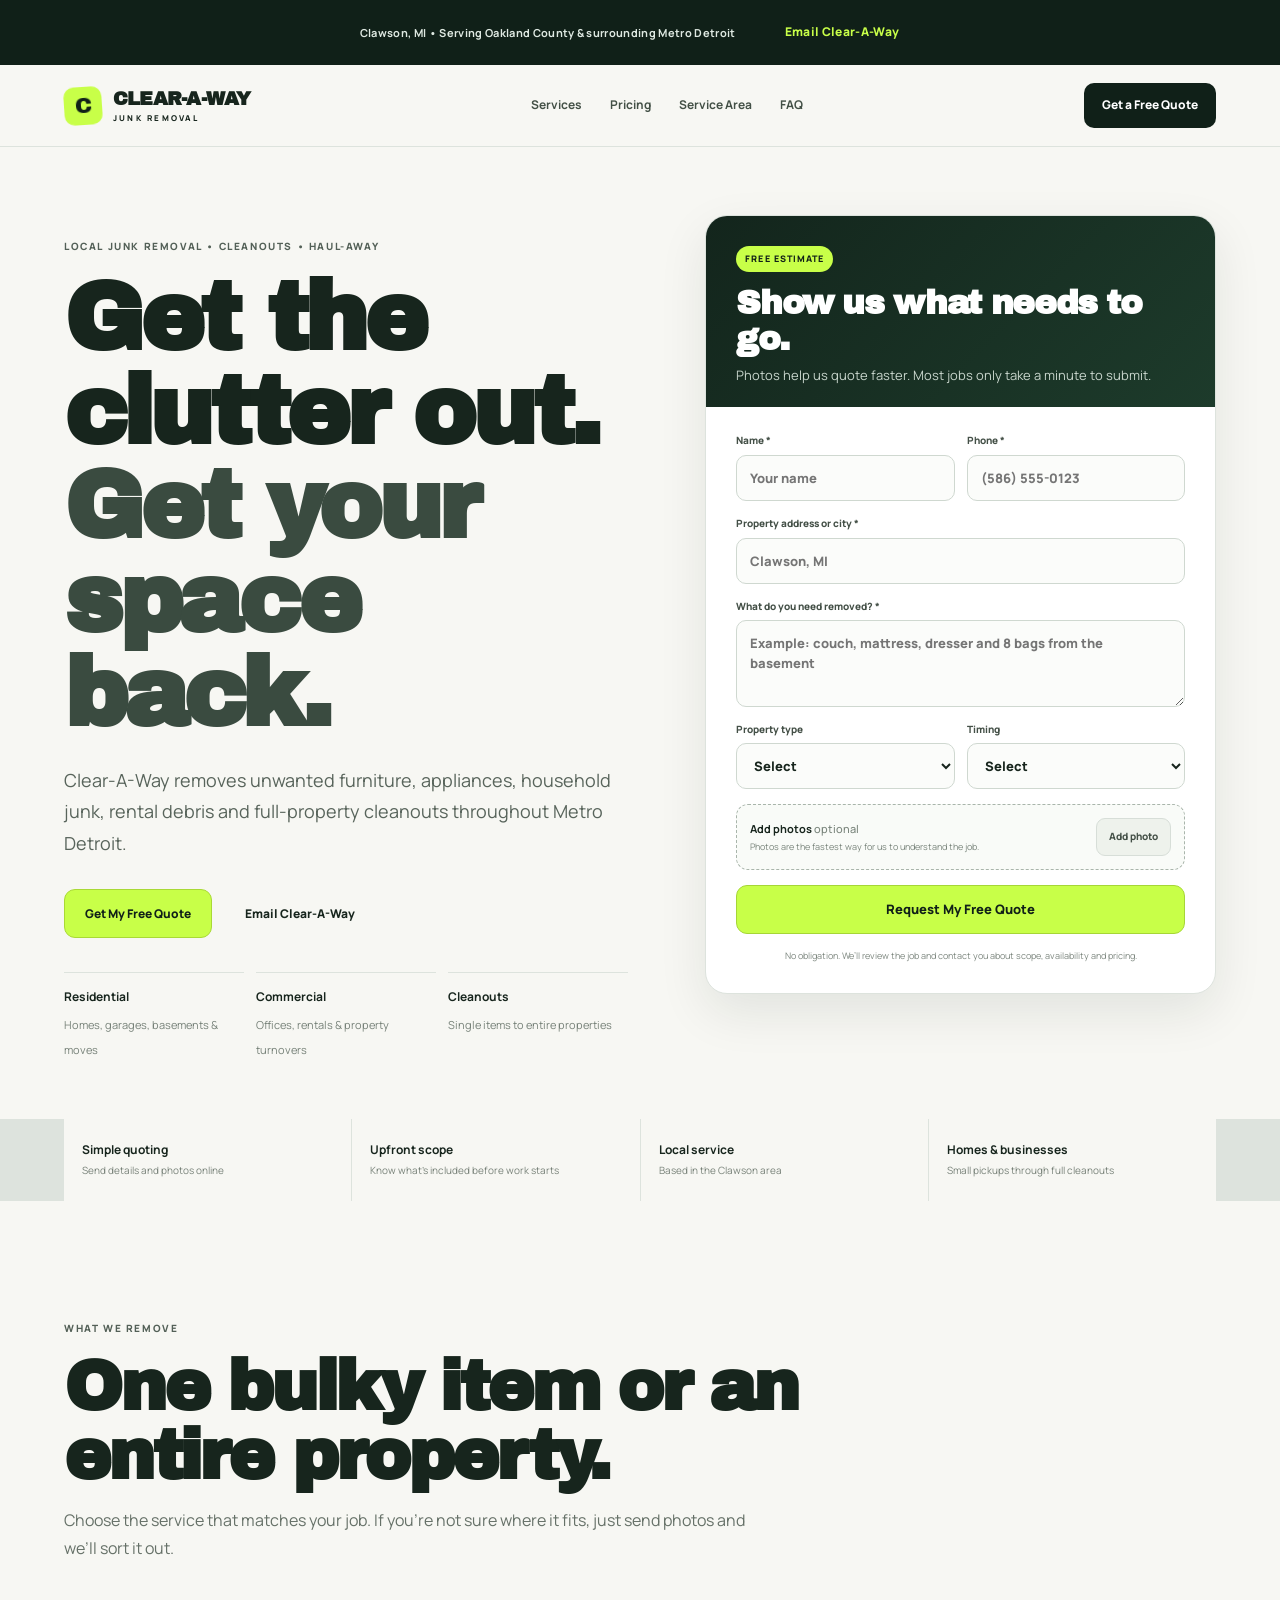
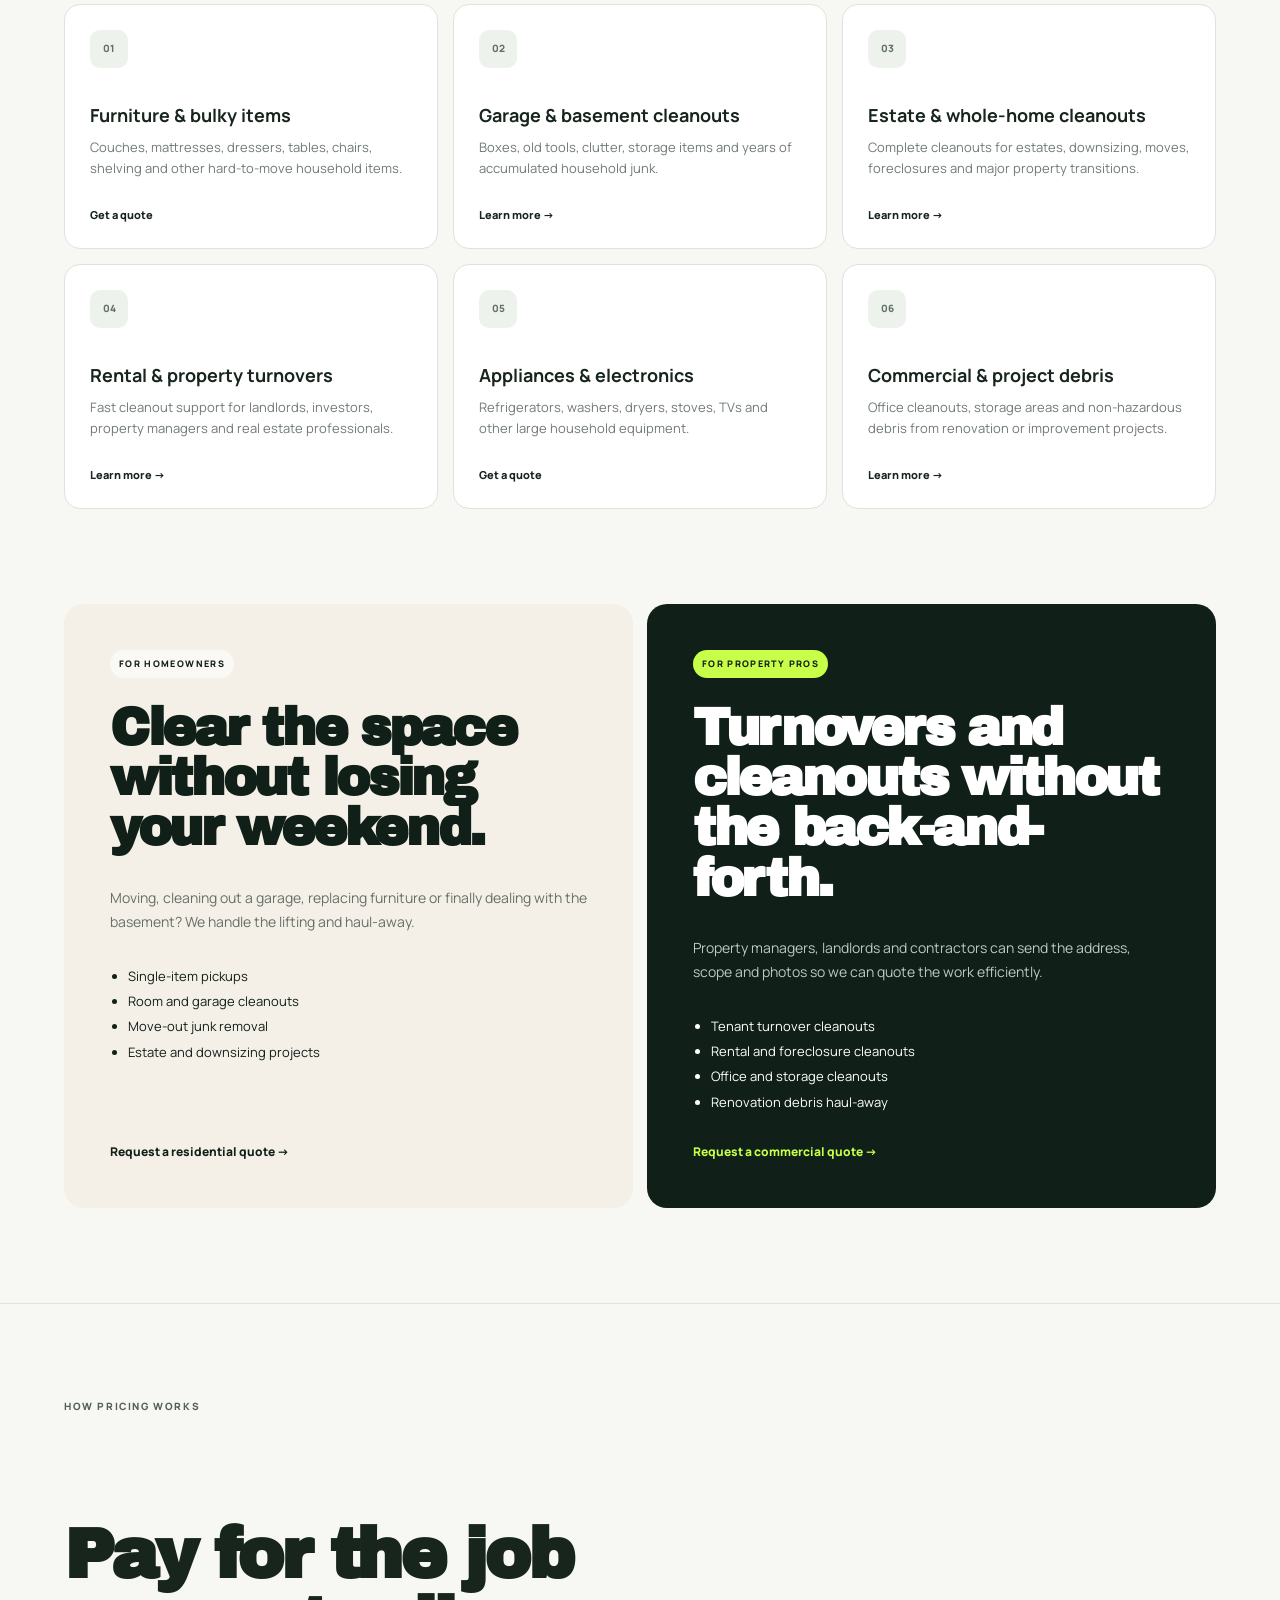
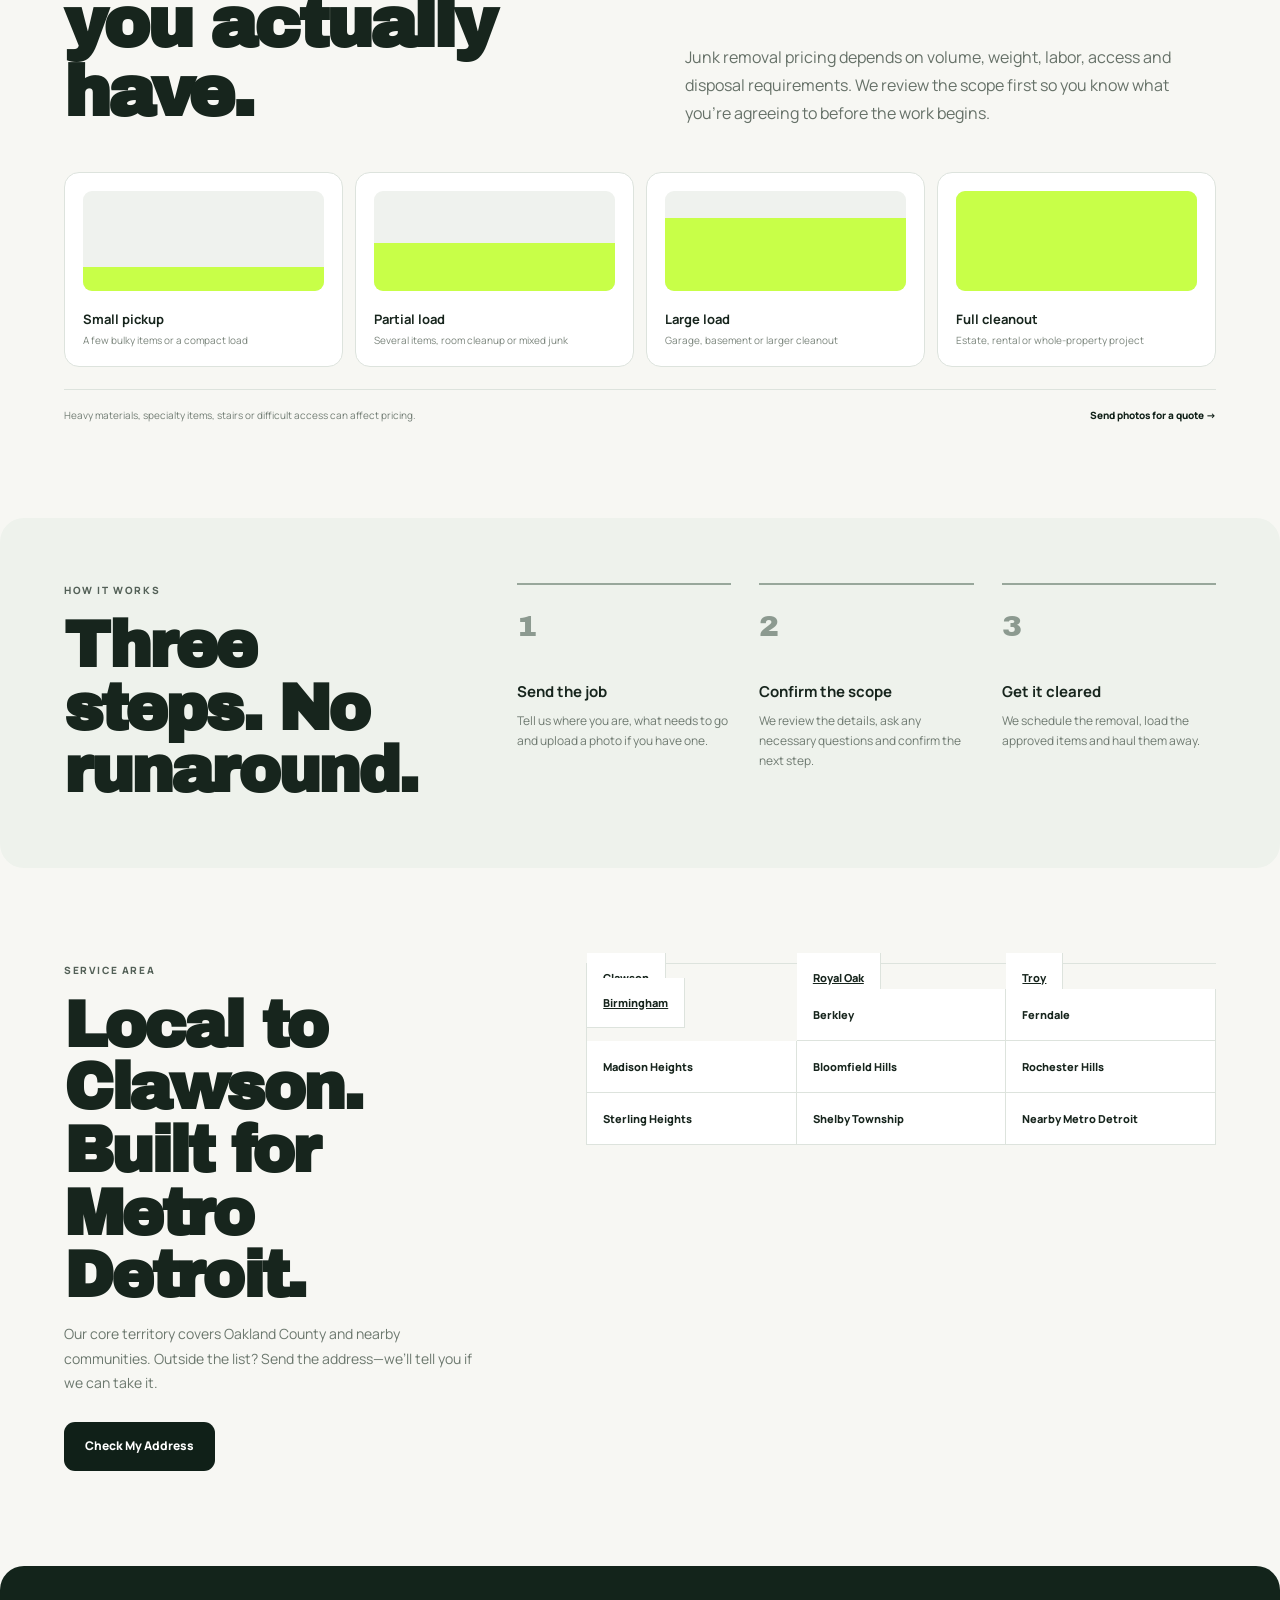
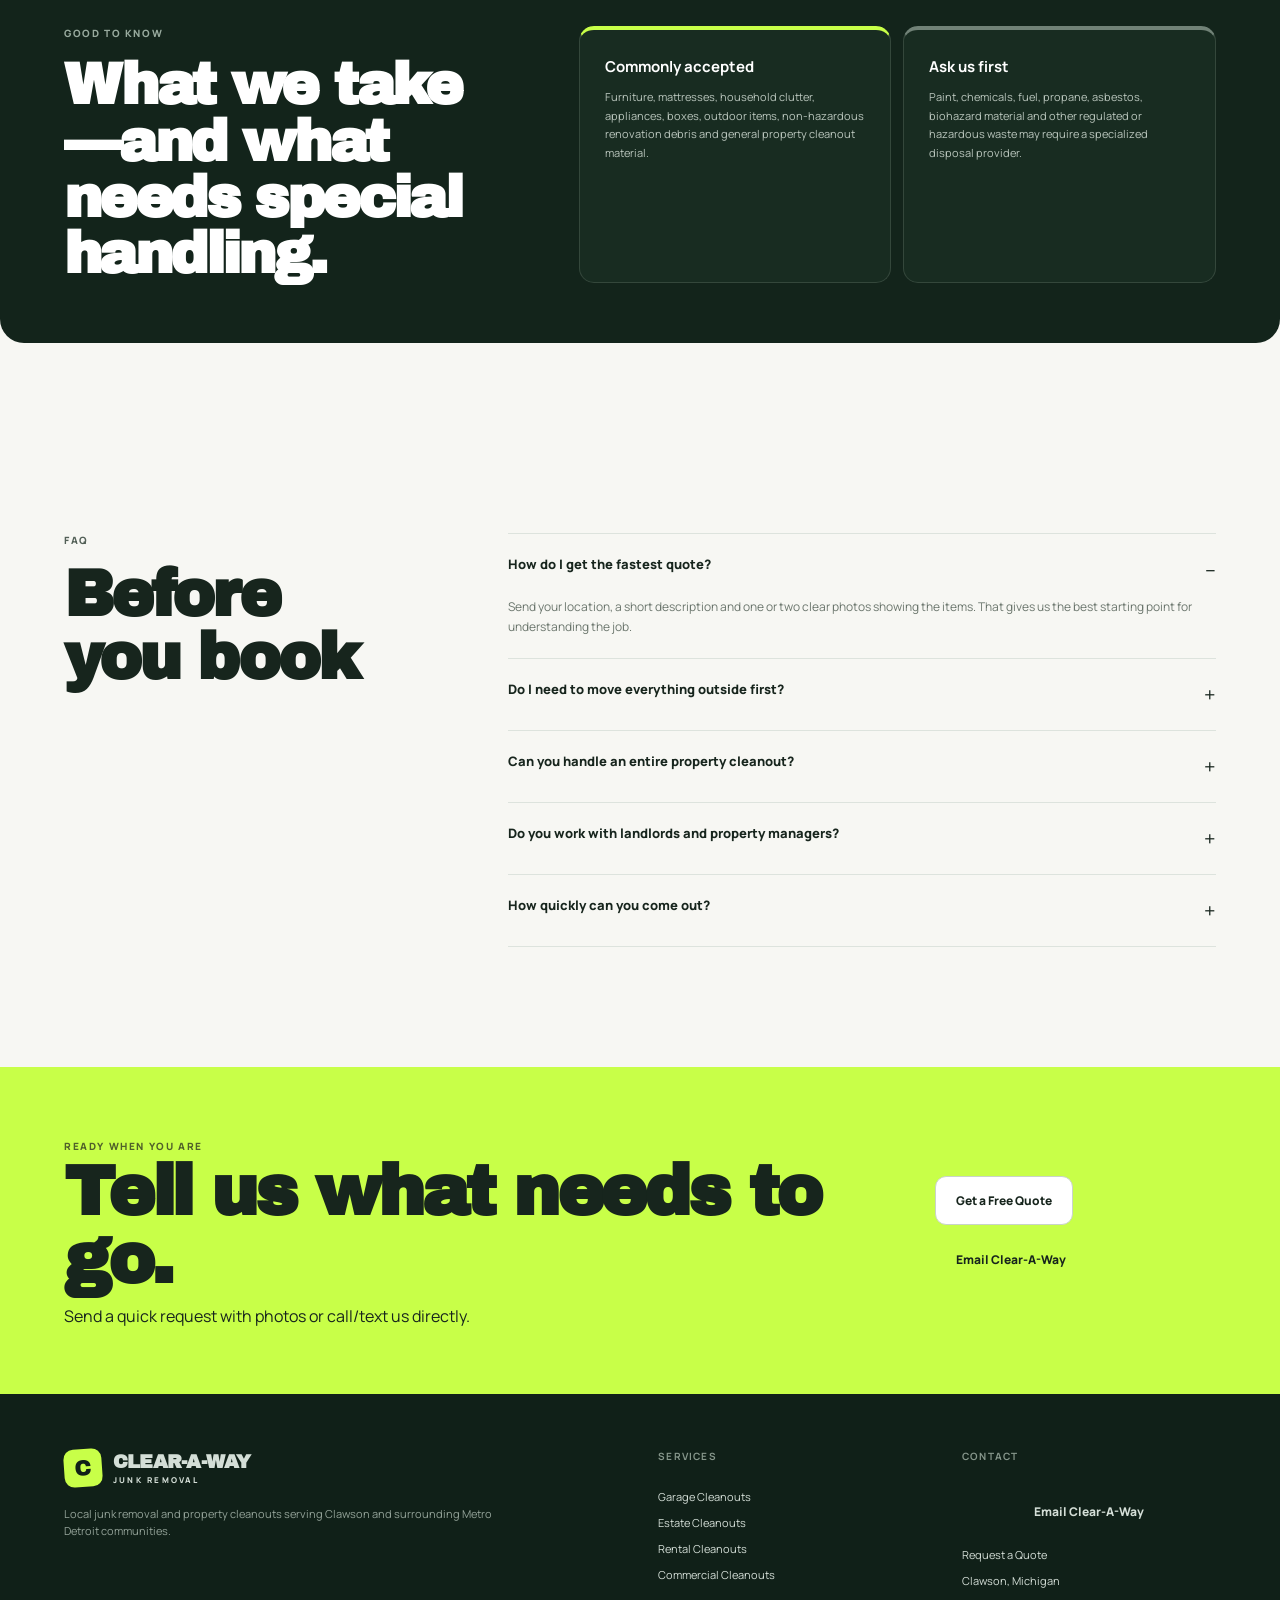
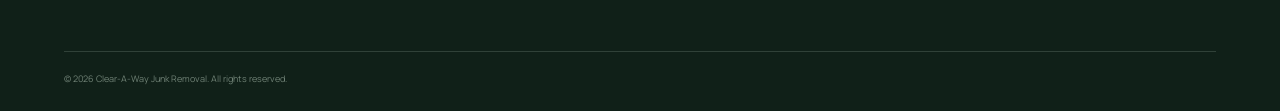
==== commit 0201b63a: "Remove unverified phone number and use verified email contact" ====
--- a/index.html
+++ b/index.html
@@ -19,7 +19,7 @@
     "@context":"https://schema.org",
     "@type":"LocalBusiness",
     "name":"Clear-A-Way Junk Removal",
-    "telephone":"+15862297247",
+    "email":"josh106510@gmail.com",
     "description":"Junk removal and property cleanout service serving Clawson and surrounding Metro Detroit communities.",
     "areaServed":["Clawson, MI","Royal Oak, MI","Troy, MI","Birmingham, MI","Berkley, MI","Ferndale, MI","Madison Heights, MI","Bloomfield Hills, MI","Rochester Hills, MI","Sterling Heights, MI","Shelby Township, MI"],
     "serviceType":["Junk removal","Furniture removal","Appliance removal","Garage cleanouts","Basement cleanouts","Estate cleanouts","Rental property cleanouts","Commercial cleanouts","Construction debris removal","Yard debris removal"]
@@ -29,7 +29,7 @@
 <body>
   <div class="announcement">
     <span>Clawson, MI • Serving Oakland County & surrounding Metro Detroit</span>
-    <a href="tel:+15862297247">Call or text (586) 229-7247</a>
+    <a class="btn light" href="mailto:josh106510@gmail.com">Email Clear-A-Way</a>
   </div>
   <header class="site-header">
     <a class="brand" href="#top" aria-label="Clear-A-Way Junk Removal home">
@@ -49,7 +49,7 @@
         <p class="hero-lead">Clear-A-Way removes unwanted furniture, appliances, household junk, rental debris and full-property cleanouts throughout Metro Detroit.</p>
         <div class="hero-actions">
           <a class="btn btn-primary" href="#quote">Get My Free Quote</a>
-          <a class="btn btn-ghost" href="tel:+15862297247">Call / Text (586) 229-7247</a>
+          <a class="btn light" href="mailto:josh106510@gmail.com">Email Clear-A-Way</a>
         </div>
         <div class="trust-grid">
           <div><b>Residential</b><span>Homes, garages, basements & moves</span></div>
@@ -171,7 +171,7 @@
     </section>
     <section class="final-cta">
       <div><span class="eyebrow">READY WHEN YOU ARE</span><h2>Tell us what needs to go.</h2><p>Send a quick request with photos or call/text us directly.</p></div>
-      <div class="final-actions"><a href="#quote" class="btn btn-light">Get a Free Quote</a><a href="tel:+15862297247" class="btn btn-outline-light">(586) 229-7247</a></div>
+      <div class="final-actions"><a href="#quote" class="btn btn-light">Get a Free Quote</a><a class="btn light" href="mailto:josh106510@gmail.com">Email Clear-A-Way</a></div>
     </section>
   </main>
   <footer>
@@ -180,9 +180,9 @@
       <p>Local junk removal and property cleanouts serving Clawson and surrounding Metro Detroit communities.</p>
     </div>
     <div><h4>Services</h4><a href="/garage-cleanouts.html">Garage Cleanouts</a><a href="/estate-cleanouts.html">Estate Cleanouts</a><a href="/rental-cleanouts.html">Rental Cleanouts</a><a href="/commercial-cleanouts.html">Commercial Cleanouts</a></div>
-    <div><h4>Contact</h4><a href="tel:+15862297247">(586) 229-7247</a><a href="#quote">Request a Quote</a><span>Clawson, Michigan</span></div>
+    <div><h4>Contact</h4><a class="btn light" href="mailto:josh106510@gmail.com">Email Clear-A-Way</a><a href="#quote">Request a Quote</a><span>Clawson, Michigan</span></div>
     <div class="footer-bottom">© 2026 Clear-A-Way Junk Removal. All rights reserved.</div>
   </footer>
-  <div class="mobile-bar"><a href="tel:+15862297247">Call / Text</a><a href="#quote">Free Quote</a></div>
+  <div class="mobile-bar"><a class="btn light" href="mailto:josh106510@gmail.com">Email Clear-A-Way</a><a href="#quote">Free Quote</a></div>
 </body>
 </html>
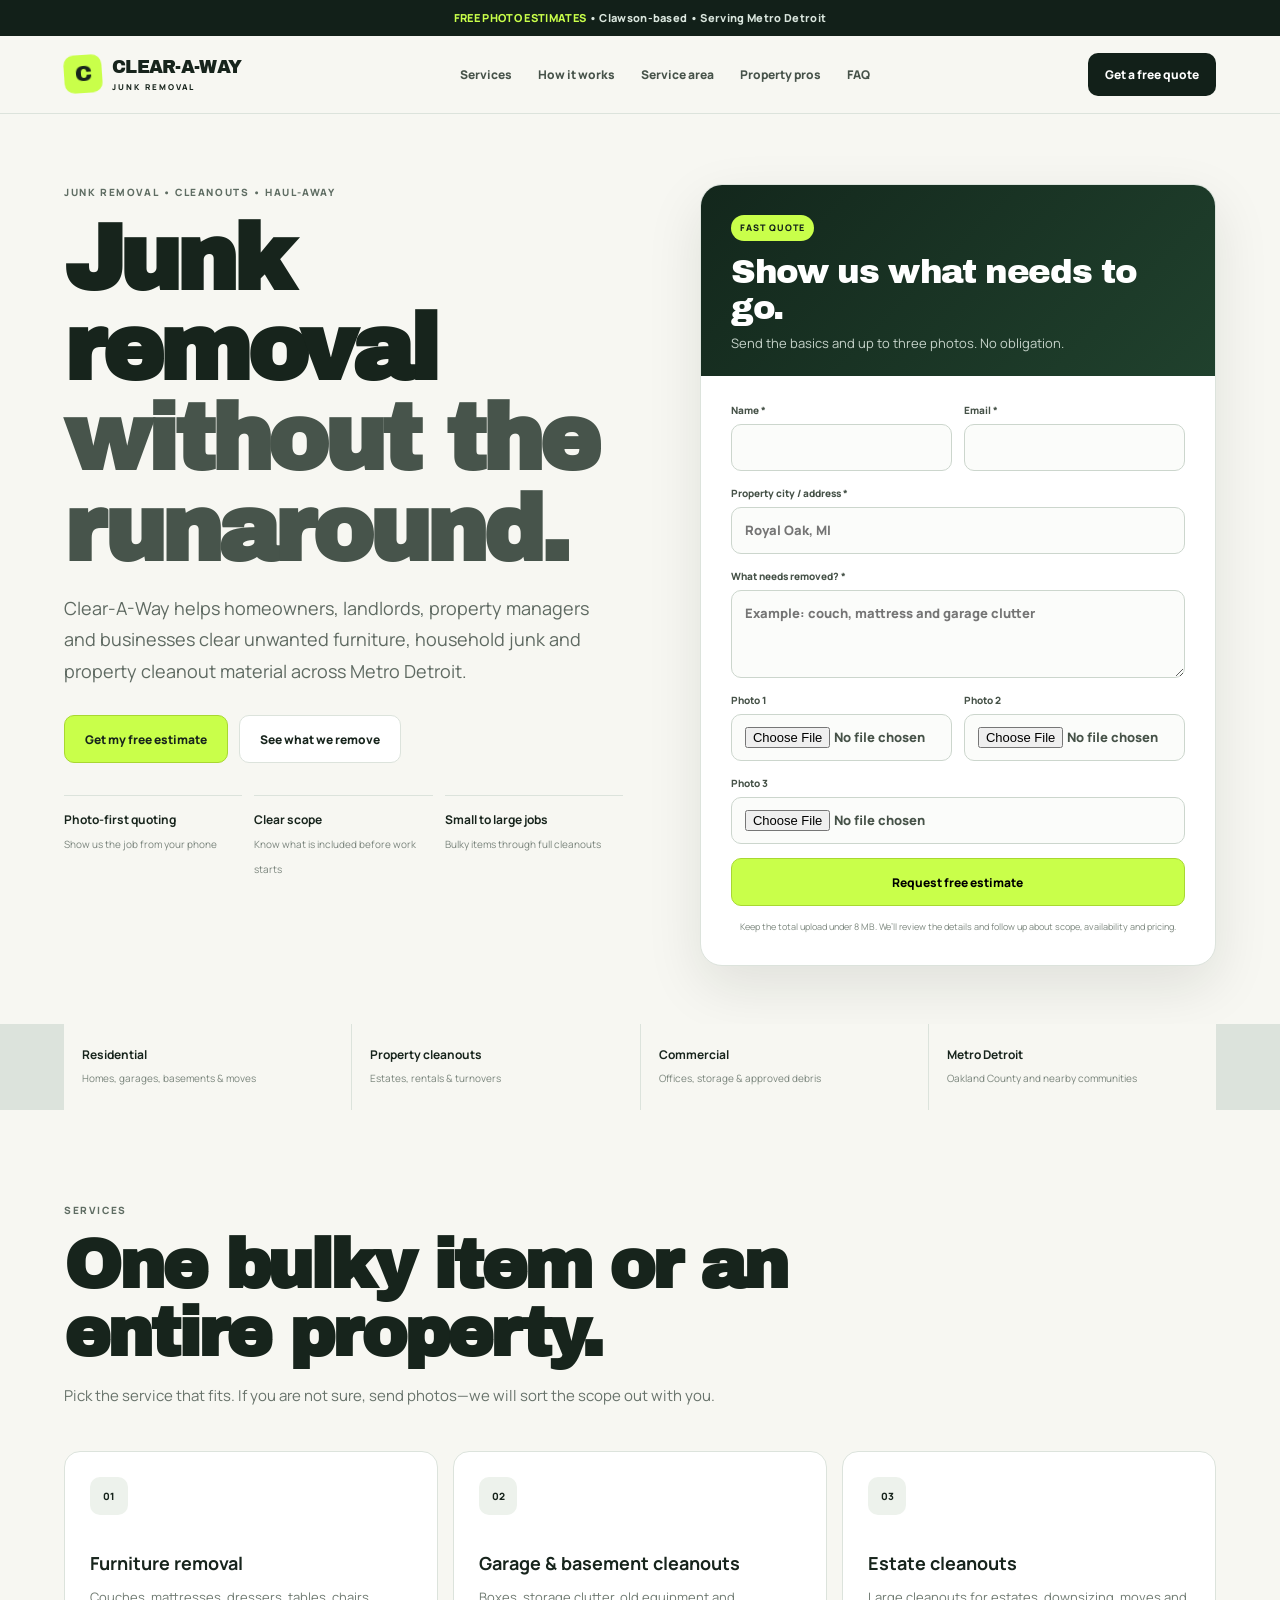
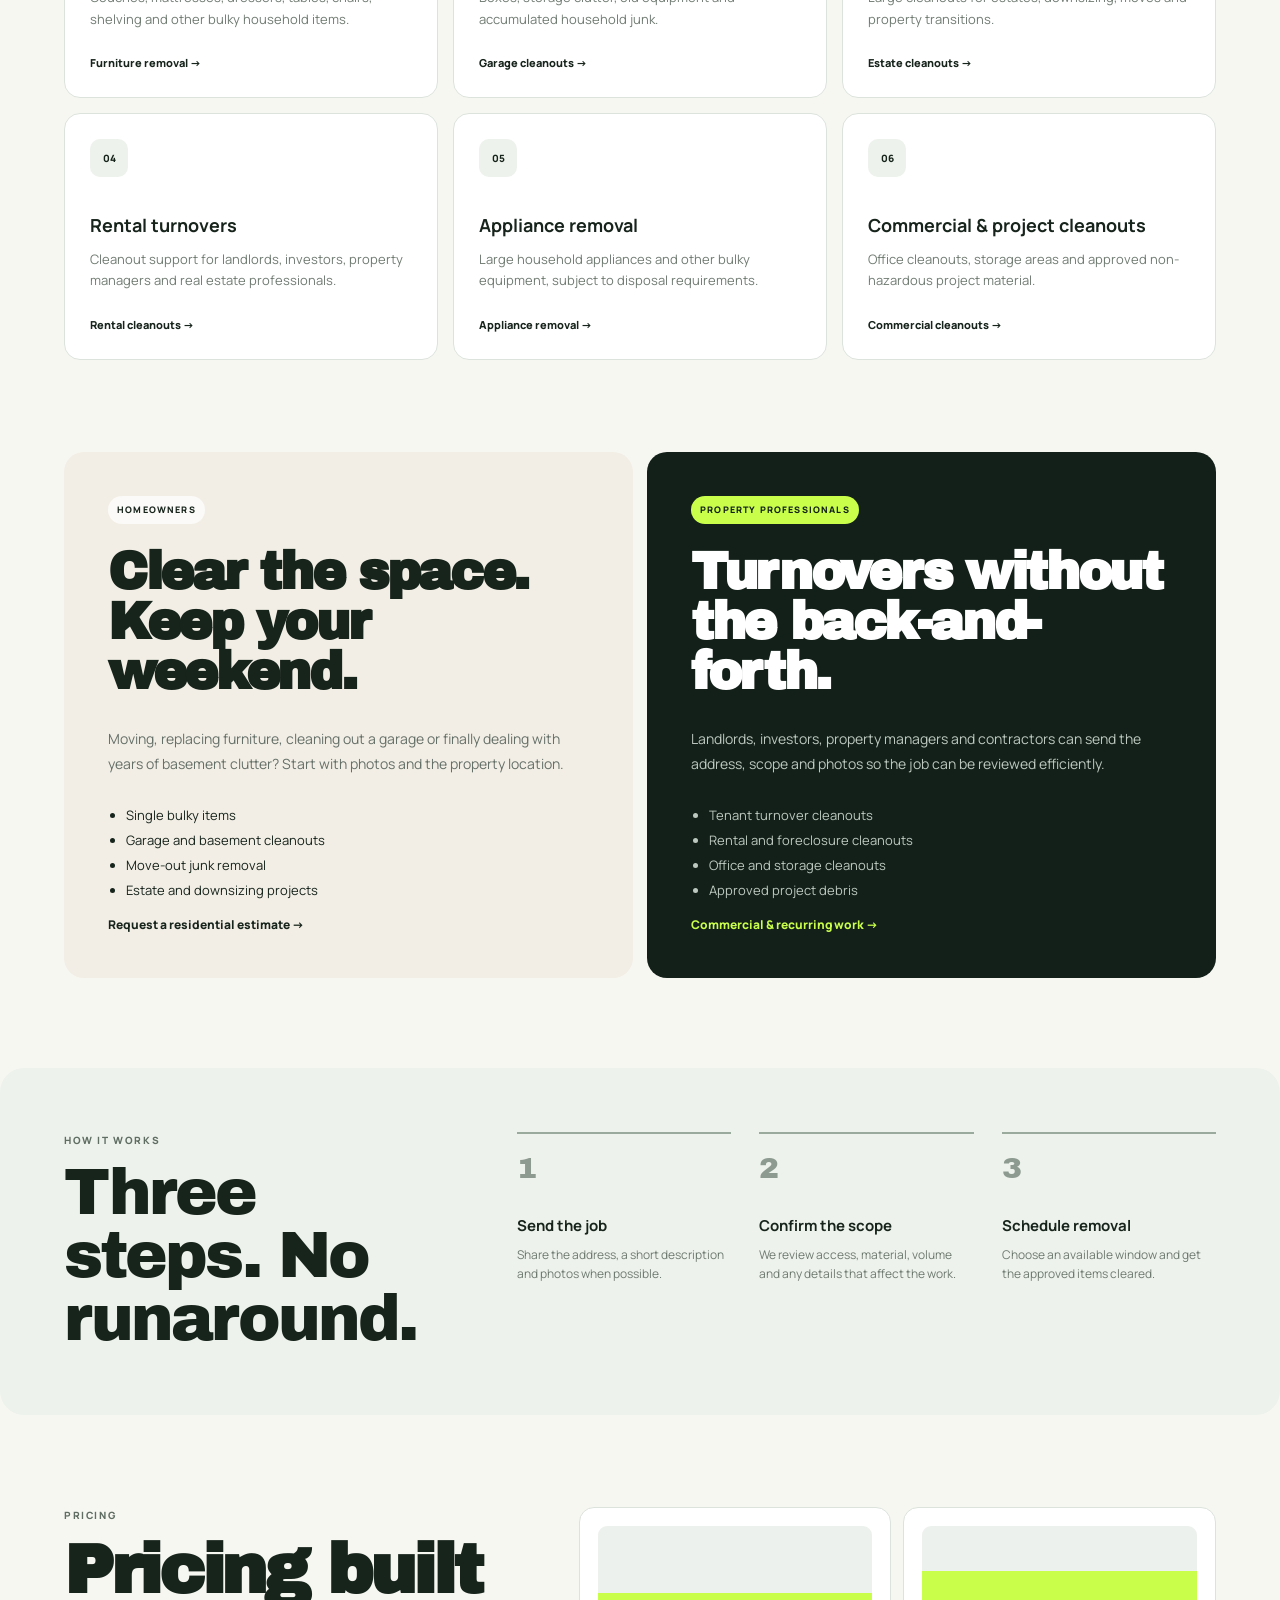
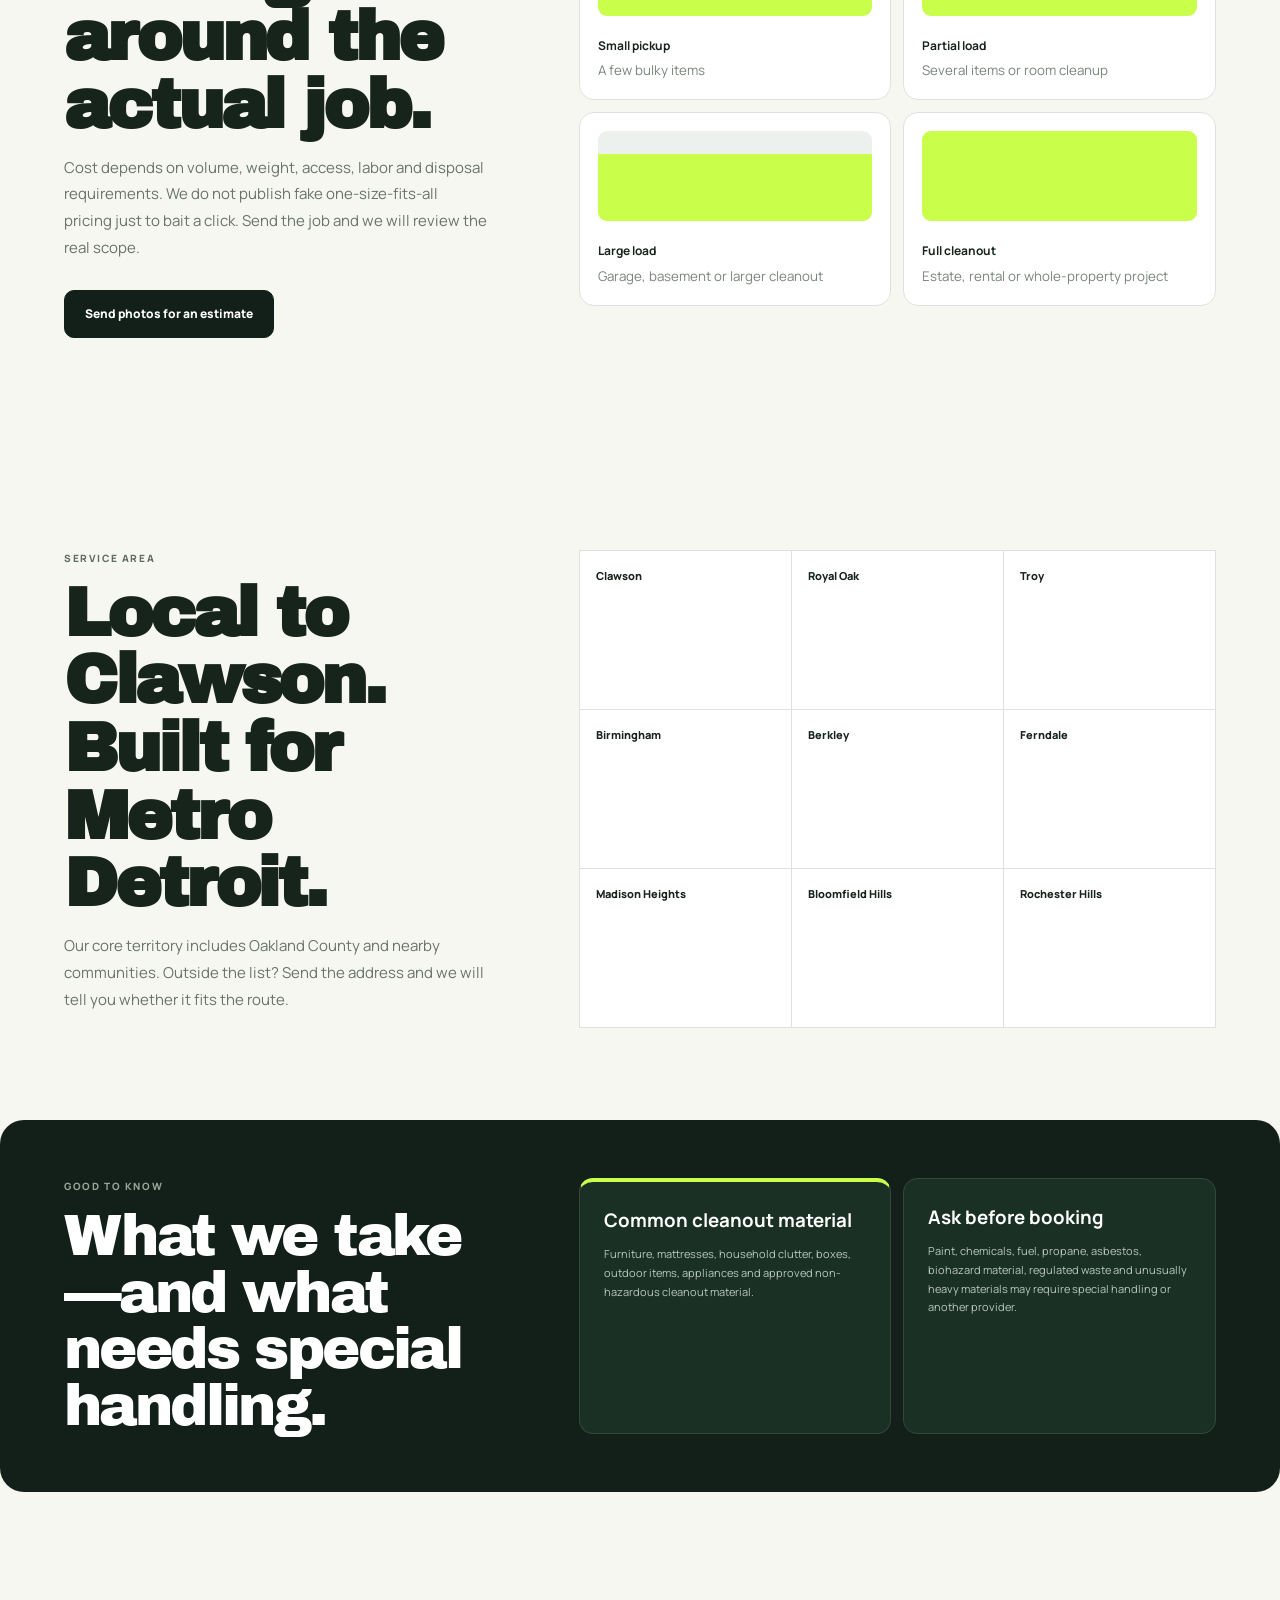
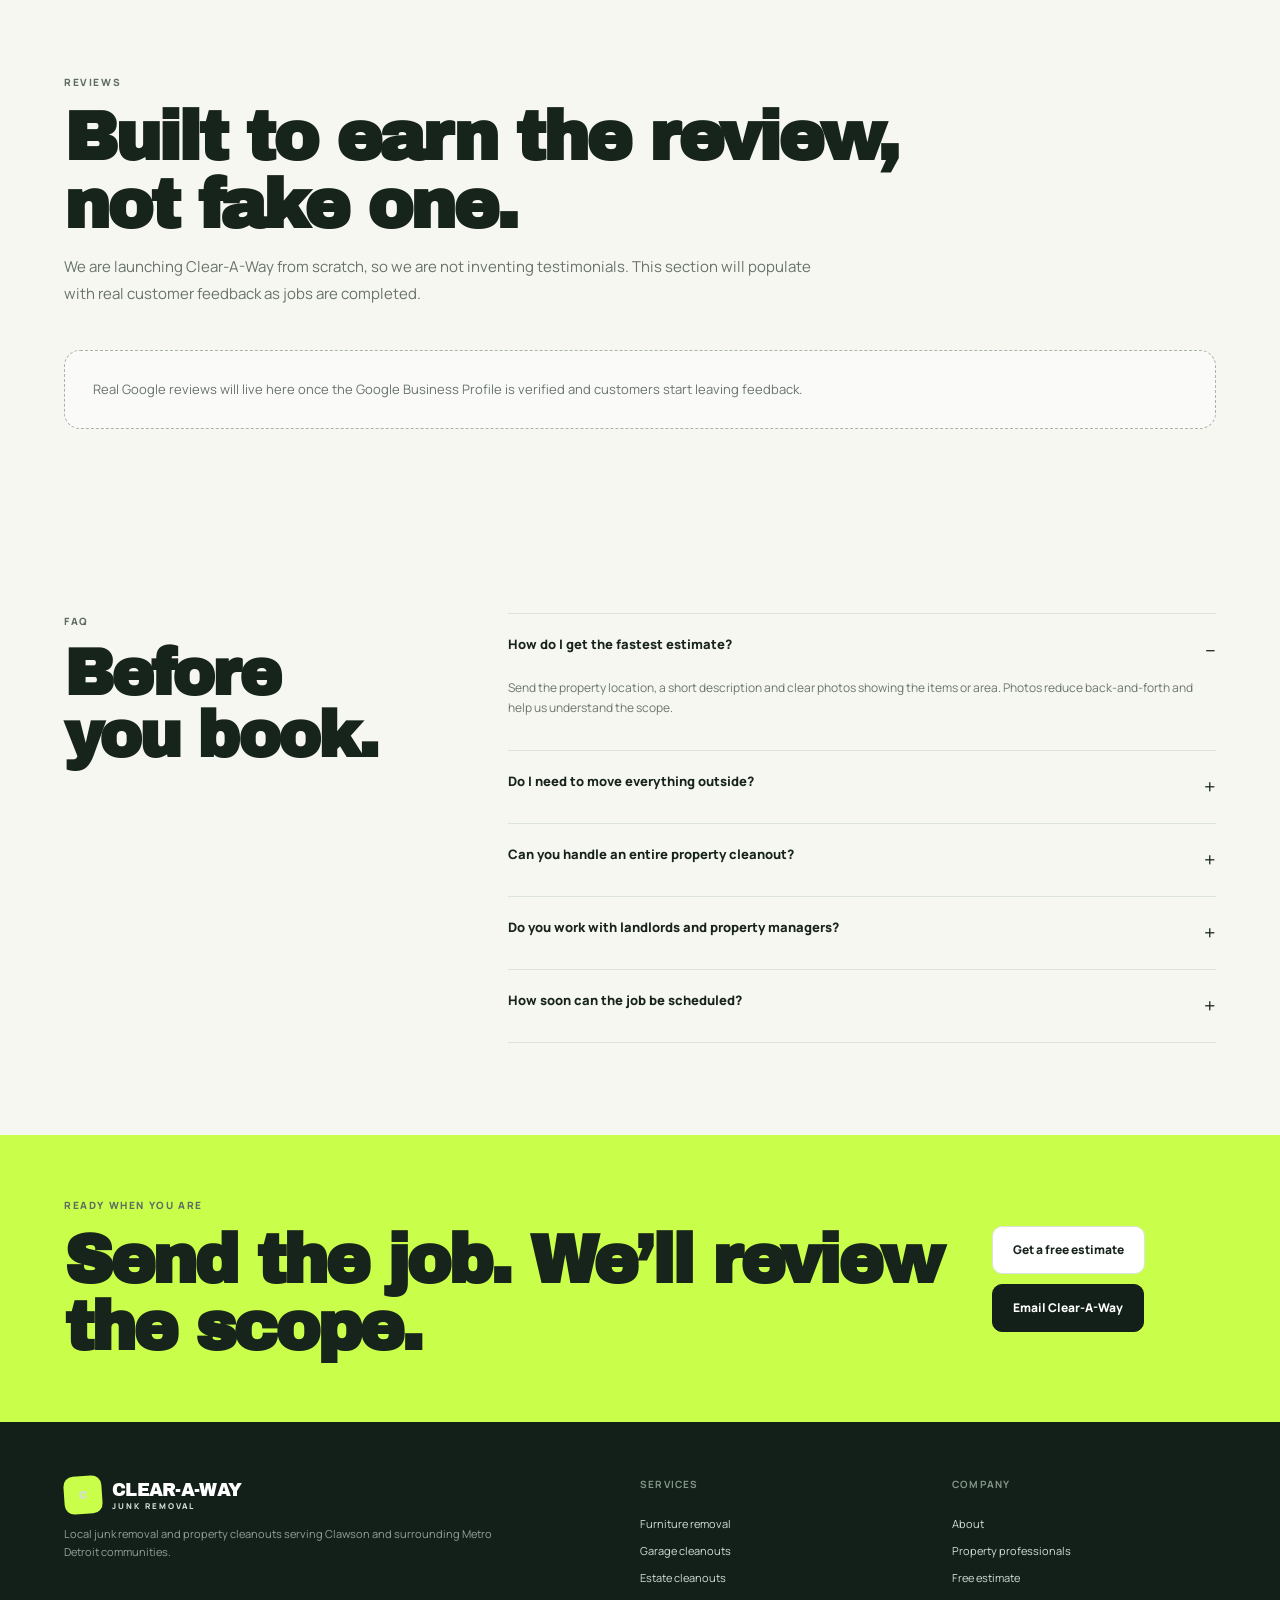
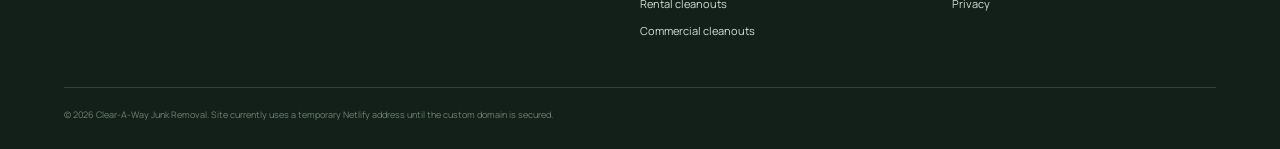
==== commit c6057b4c: "Complete production homepage and trust-focused conversion flow" ====
--- a/index.html
+++ b/index.html
@@ -1,188 +1,43 @@
-<!doctype html>
-<html lang="en">
-<head>
-  <meta charset="utf-8">
-  <meta name="viewport" content="width=device-width,initial-scale=1">
-  <title>Clear-A-Way Junk Removal | Clawson & Metro Detroit</title>
-  <meta name="description" content="Fast, straightforward junk removal and property cleanouts serving Clawson, Royal Oak, Troy, Birmingham and surrounding Metro Detroit communities. Request a free quote online or send photos.">
-  <meta name="theme-color" content="#102018">
-  <meta property="og:title" content="Clear-A-Way Junk Removal | Metro Detroit">
-  <meta property="og:description" content="Junk removal made simple. Request a free quote online, upload photos, or call Clear-A-Way for residential and commercial cleanouts across Metro Detroit.">
-  <meta property="og:type" content="website">
-  <meta name="robots" content="index,follow">
-  <link rel="preconnect" href="https://fonts.googleapis.com">
-  <link rel="preconnect" href="https://fonts.gstatic.com" crossorigin>
-  <link href="https://fonts.googleapis.com/css2?family=Manrope:wght@400;500;600;700;800&family=Archivo+Black&display=swap" rel="stylesheet">
-  <link rel="stylesheet" href="styles.css">
-  <script type="application/ld+json">
-  {
-    "@context":"https://schema.org",
-    "@type":"LocalBusiness",
-    "name":"Clear-A-Way Junk Removal",
-    "email":"josh106510@gmail.com",
-    "description":"Junk removal and property cleanout service serving Clawson and surrounding Metro Detroit communities.",
-    "areaServed":["Clawson, MI","Royal Oak, MI","Troy, MI","Birmingham, MI","Berkley, MI","Ferndale, MI","Madison Heights, MI","Bloomfield Hills, MI","Rochester Hills, MI","Sterling Heights, MI","Shelby Township, MI"],
-    "serviceType":["Junk removal","Furniture removal","Appliance removal","Garage cleanouts","Basement cleanouts","Estate cleanouts","Rental property cleanouts","Commercial cleanouts","Construction debris removal","Yard debris removal"]
-  }
-  </script>
-</head>
-<body>
-  <div class="announcement">
-    <span>Clawson, MI • Serving Oakland County & surrounding Metro Detroit</span>
-    <a class="btn light" href="mailto:josh106510@gmail.com">Email Clear-A-Way</a>
-  </div>
-  <header class="site-header">
-    <a class="brand" href="#top" aria-label="Clear-A-Way Junk Removal home">
-      <span class="brand-mark">C</span>
-      <span class="brand-copy"><strong>CLEAR-A-WAY</strong><small>JUNK REMOVAL</small></span>
-    </a>
-    <nav aria-label="Main navigation">
-      <a href="#services">Services</a><a href="#pricing">Pricing</a><a href="#areas">Service Area</a><a href="#faq">FAQ</a>
-    </nav>
-    <a class="header-cta" href="#quote">Get a Free Quote</a>
-  </header>
-  <main id="top">
-    <section class="hero">
-      <div class="hero-main">
-        <div class="eyebrow">LOCAL JUNK REMOVAL • CLEANOUTS • HAUL-AWAY</div>
-        <h1>Get the clutter out.<br><span>Get your space back.</span></h1>
-        <p class="hero-lead">Clear-A-Way removes unwanted furniture, appliances, household junk, rental debris and full-property cleanouts throughout Metro Detroit.</p>
-        <div class="hero-actions">
-          <a class="btn btn-primary" href="#quote">Get My Free Quote</a>
-          <a class="btn light" href="mailto:josh106510@gmail.com">Email Clear-A-Way</a>
-        </div>
-        <div class="trust-grid">
-          <div><b>Residential</b><span>Homes, garages, basements & moves</span></div>
-          <div><b>Commercial</b><span>Offices, rentals & property turnovers</span></div>
-          <div><b>Cleanouts</b><span>Single items to entire properties</span></div>
-        </div>
-      </div>
-      <aside class="quick-quote" id="quote">
-        <div class="quote-head">
-          <span class="quote-chip">FREE ESTIMATE</span>
-          <h2>Show us what needs to go.</h2>
-          <p>Photos help us quote faster. Most jobs only take a minute to submit.</p>
-        </div>
-        <form name="quote-request-v3" method="POST" data-netlify="true" netlify-honeypot="bot-field" action="/thanks.html" enctype="multipart/form-data">
-          <input type="hidden" name="form-name" value="quote-request-v3">
-          <p class="bot-field"><label>Leave this blank <input name="bot-field"></label></p>
-          <div class="field two">
-            <label>Name *<input name="name" autocomplete="name" required placeholder="Your name"></label>
-            <label>Phone *<input name="phone" autocomplete="tel" inputmode="tel" required placeholder="(586) 555-0123"></label>
-          </div>
-          <label>Property address or city *<input name="location" autocomplete="street-address" required placeholder="Clawson, MI"></label>
-          <label>What do you need removed? *<textarea name="details" required rows="3" placeholder="Example: couch, mattress, dresser and 8 bags from the basement"></textarea></label>
-          <div class="field two">
-            <label>Property type<select name="property-type"><option value="">Select</option><option>Home</option><option>Apartment / Rental</option><option>Commercial Property</option><option>Construction / Project Site</option><option>Other</option></select></label>
-            <label>Timing<select name="timing"><option value="">Select</option><option>As soon as possible</option><option>This week</option><option>Next week</option><option>Flexible</option></select></label>
-          </div>
-          <div class="photo-box">
-            <div><b>Add photos <span>optional</span></b><small>Photos are the fastest way for us to understand the job.</small></div>
-            <label class="upload-button">Add photo<input type="file" name="photo-1" accept="image/*"></label>
-          </div>
-          <button class="btn btn-submit" type="submit">Request My Free Quote</button>
-          <p class="privacy-note">No obligation. We’ll review the job and contact you about scope, availability and pricing.</p>
-        </form>
-      </aside>
-    </section>
-    <section class="proof-bar">
-      <div><strong>Simple quoting</strong><span>Send details and photos online</span></div>
-      <div><strong>Upfront scope</strong><span>Know what’s included before work starts</span></div>
-      <div><strong>Local service</strong><span>Based in the Clawson area</span></div>
-      <div><strong>Homes & businesses</strong><span>Small pickups through full cleanouts</span></div>
-    </section>
-    <section id="services" class="section section-services">
-      <div class="section-intro">
-        <div class="eyebrow">WHAT WE REMOVE</div>
-        <h2>One bulky item or an entire property.</h2>
-        <p>Choose the service that matches your job. If you’re not sure where it fits, just send photos and we’ll sort it out.</p>
-      </div>
-      <div class="service-cards">
-        <article><div class="icon">01</div><h3>Furniture & bulky items</h3><p>Couches, mattresses, dressers, tables, chairs, shelving and other hard-to-move household items.</p><a href="#quote">Get a quote</a></article>
-        <article><div class="icon">02</div><h3>Garage & basement cleanouts</h3><p>Boxes, old tools, clutter, storage items and years of accumulated household junk.</p><a href="/garage-cleanouts.html">Learn more →</a></article>
-        <article><div class="icon">03</div><h3>Estate & whole-home cleanouts</h3><p>Complete cleanouts for estates, downsizing, moves, foreclosures and major property transitions.</p><a href="/estate-cleanouts.html">Learn more →</a></article>
-        <article><div class="icon">04</div><h3>Rental & property turnovers</h3><p>Fast cleanout support for landlords, investors, property managers and real estate professionals.</p><a href="/rental-cleanouts.html">Learn more →</a></article>
-        <article><div class="icon">05</div><h3>Appliances & electronics</h3><p>Refrigerators, washers, dryers, stoves, TVs and other large household equipment.</p><a href="#quote">Get a quote</a></article>
-        <article><div class="icon">06</div><h3>Commercial & project debris</h3><p>Office cleanouts, storage areas and non-hazardous debris from renovation or improvement projects.</p><a href="/commercial-cleanouts.html">Learn more →</a></article>
-      </div>
-    </section>
-    <section class="split-feature">
-      <div class="feature-panel homeowner">
-        <span class="label">FOR HOMEOWNERS</span><h2>Clear the space without losing your weekend.</h2>
-        <p>Moving, cleaning out a garage, replacing furniture or finally dealing with the basement? We handle the lifting and haul-away.</p>
-        <ul><li>Single-item pickups</li><li>Room and garage cleanouts</li><li>Move-out junk removal</li><li>Estate and downsizing projects</li></ul>
-        <a href="#quote" class="inline-link">Request a residential quote →</a>
-      </div>
-      <div class="feature-panel pro">
-        <span class="label">FOR PROPERTY PROS</span><h2>Turnovers and cleanouts without the back-and-forth.</h2>
-        <p>Property managers, landlords and contractors can send the address, scope and photos so we can quote the work efficiently.</p>
-        <ul><li>Tenant turnover cleanouts</li><li>Rental and foreclosure cleanouts</li><li>Office and storage cleanouts</li><li>Renovation debris haul-away</li></ul>
-        <a href="#quote" class="inline-link">Request a commercial quote →</a>
-      </div>
-    </section>
-    <section id="pricing" class="section pricing">
-      <div class="section-intro pricing-copy">
-        <div class="eyebrow">HOW PRICING WORKS</div>
-        <h2>Pay for the job you actually have.</h2>
-        <p>Junk removal pricing depends on volume, weight, labor, access and disposal requirements. We review the scope first so you know what you’re agreeing to before the work begins.</p>
-      </div>
-      <div class="load-visual">
-        <div class="load-card"><div class="load-fill fill-1"></div><b>Small pickup</b><span>A few bulky items or a compact load</span></div>
-        <div class="load-card"><div class="load-fill fill-2"></div><b>Partial load</b><span>Several items, room cleanup or mixed junk</span></div>
-        <div class="load-card"><div class="load-fill fill-3"></div><b>Large load</b><span>Garage, basement or larger cleanout</span></div>
-        <div class="load-card"><div class="load-fill fill-4"></div><b>Full cleanout</b><span>Estate, rental or whole-property project</span></div>
-      </div>
-      <div class="pricing-foot"><span>Heavy materials, specialty items, stairs or difficult access can affect pricing.</span><a href="#quote">Send photos for a quote →</a></div>
-    </section>
-    <section class="how-section">
-      <div class="how-copy"><div class="eyebrow">HOW IT WORKS</div><h2>Three steps. No runaround.</h2></div>
-      <div class="steps">
-        <article><span>1</span><h3>Send the job</h3><p>Tell us where you are, what needs to go and upload a photo if you have one.</p></article>
-        <article><span>2</span><h3>Confirm the scope</h3><p>We review the details, ask any necessary questions and confirm the next step.</p></article>
-        <article><span>3</span><h3>Get it cleared</h3><p>We schedule the removal, load the approved items and haul them away.</p></article>
-      </div>
-    </section>
-    <section id="areas" class="section areas">
-      <div class="areas-copy">
-        <div class="eyebrow">SERVICE AREA</div><h2>Local to Clawson. Built for Metro Detroit.</h2>
-        <p>Our core territory covers Oakland County and nearby communities. Outside the list? Send the address—we’ll tell you if we can take it.</p>
-        <a href="#quote" class="btn btn-dark">Check My Address</a>
-      </div>
-      <div class="city-list">
-        <a href="/clawson-junk-removal.html"><span>Clawson</span></a><a href="/royal-oak-junk-removal.html"><span>Royal Oak</span></a><a href="/troy-junk-removal.html"><span>Troy</span></a><a href="/birmingham-junk-removal.html"><span>Birmingham</span></a><span>Berkley</span><span>Ferndale</span><span>Madison Heights</span><span>Bloomfield Hills</span><span>Rochester Hills</span><span>Sterling Heights</span><span>Shelby Township</span><span>Nearby Metro Detroit</span>
-      </div>
-    </section>
-    <section class="acceptance">
-      <div><div class="eyebrow">GOOD TO KNOW</div><h2>What we take—and what needs special handling.</h2></div>
-      <div class="accept-grid">
-        <div class="accept-card yes"><h3>Commonly accepted</h3><p>Furniture, mattresses, household clutter, appliances, boxes, outdoor items, non-hazardous renovation debris and general property cleanout material.</p></div>
-        <div class="accept-card no"><h3>Ask us first</h3><p>Paint, chemicals, fuel, propane, asbestos, biohazard material and other regulated or hazardous waste may require a specialized disposal provider.</p></div>
-      </div>
-    </section>
-    <section id="faq" class="section faq">
-      <div class="faq-title"><div class="eyebrow">FAQ</div><h2>Before you book</h2></div>
-      <div class="faq-list">
-        <details open><summary>How do I get the fastest quote?</summary><p>Send your location, a short description and one or two clear photos showing the items. That gives us the best starting point for understanding the job.</p></details>
-        <details><summary>Do I need to move everything outside first?</summary><p>No. Tell us where the items are located and whether stairs, elevators, tight access or other conditions are involved so we can account for the labor.</p></details>
-        <details><summary>Can you handle an entire property cleanout?</summary><p>Yes. We quote larger projects based on the amount of material, access, labor and disposal requirements.</p></details>
-        <details><summary>Do you work with landlords and property managers?</summary><p>Yes. Rental turnovers, property cleanouts, office/storage cleanouts and project debris are part of the service mix.</p></details>
-        <details><summary>How quickly can you come out?</summary><p>Availability changes by day and job size. Submit the quote form with your preferred timing and we’ll confirm the soonest available option.</p></details>
-      </div>
-    </section>
-    <section class="final-cta">
-      <div><span class="eyebrow">READY WHEN YOU ARE</span><h2>Tell us what needs to go.</h2><p>Send a quick request with photos or call/text us directly.</p></div>
-      <div class="final-actions"><a href="#quote" class="btn btn-light">Get a Free Quote</a><a class="btn light" href="mailto:josh106510@gmail.com">Email Clear-A-Way</a></div>
-    </section>
-  </main>
-  <footer>
-    <div class="footer-brand">
-      <a class="brand" href="#top"><span class="brand-mark">C</span><span class="brand-copy"><strong>CLEAR-A-WAY</strong><small>JUNK REMOVAL</small></span></a>
-      <p>Local junk removal and property cleanouts serving Clawson and surrounding Metro Detroit communities.</p>
-    </div>
-    <div><h4>Services</h4><a href="/garage-cleanouts.html">Garage Cleanouts</a><a href="/estate-cleanouts.html">Estate Cleanouts</a><a href="/rental-cleanouts.html">Rental Cleanouts</a><a href="/commercial-cleanouts.html">Commercial Cleanouts</a></div>
-    <div><h4>Contact</h4><a class="btn light" href="mailto:josh106510@gmail.com">Email Clear-A-Way</a><a href="#quote">Request a Quote</a><span>Clawson, Michigan</span></div>
-    <div class="footer-bottom">© 2026 Clear-A-Way Junk Removal. All rights reserved.</div>
-  </footer>
-  <div class="mobile-bar"><a class="btn light" href="mailto:josh106510@gmail.com">Email Clear-A-Way</a><a href="#quote">Free Quote</a></div>
-</body>
-</html>+<!doctype html><html lang="en"><head>
+<meta charset="utf-8"><meta name="viewport" content="width=device-width,initial-scale=1">
+<title>Clear-A-Way Junk Removal | Clawson & Metro Detroit</title>
+<meta name="description" content="Junk removal, cleanouts, furniture removal and rental turnovers serving Clawson, Royal Oak, Troy, Birmingham and Metro Detroit. Request a free photo estimate online.">
+<meta name="theme-color" content="#122019"><meta property="og:title" content="Clear-A-Way Junk Removal | Metro Detroit"><meta property="og:description" content="Straightforward junk removal and property cleanouts. Request a free photo estimate online."><meta property="og:type" content="website"><meta property="og:url" content="https://clear-a-way-junk-removal.netlify.app/">
+<link rel="preconnect" href="https://fonts.googleapis.com"><link rel="preconnect" href="https://fonts.gstatic.com" crossorigin><link href="https://fonts.googleapis.com/css2?family=Manrope:wght@400;500;600;700;800&family=Archivo+Black&display=swap" rel="stylesheet"><link rel="stylesheet" href="/styles.css">
+<script type="application/ld+json">{"@context":"https://schema.org","@type":"LocalBusiness","name":"Clear-A-Way Junk Removal","url":"https://clear-a-way-junk-removal.netlify.app/","email":"josh106510@gmail.com","description":"Junk removal and property cleanout service serving Clawson and surrounding Metro Detroit communities.","areaServed":["Clawson, MI","Royal Oak, MI","Troy, MI","Birmingham, MI","Berkley, MI","Ferndale, MI","Madison Heights, MI","Bloomfield Hills, MI","Rochester Hills, MI"],"serviceType":["Junk removal","Furniture removal","Garage cleanouts","Basement cleanouts","Estate cleanouts","Rental property cleanouts","Commercial cleanouts","Non-hazardous project debris removal"]}</script>
+<script type="application/ld+json">{"@context":"https://schema.org","@type":"FAQPage","mainEntity":[{"@type":"Question","name":"How do I get the fastest junk removal quote?","acceptedAnswer":{"@type":"Answer","text":"Send your location, a short description and clear photos of the items or area."}},{"@type":"Question","name":"Do I need to move everything outside first?","acceptedAnswer":{"@type":"Answer","text":"No. Include where the items are located and note stairs, elevators or tight access."}},{"@type":"Question","name":"Can Clear-A-Way handle a full property cleanout?","acceptedAnswer":{"@type":"Answer","text":"Yes. Larger cleanouts are reviewed based on volume, access, labor and disposal requirements."}}]}</script>
+</head><body><a class="skip" href="#main">Skip to content</a>
+<div class="topbar"><span>FREE PHOTO ESTIMATES</span> • Clawson-based • Serving Metro Detroit</div>
+<header class="header"><a class="brand" href="/"><span class="mark">C</span><span class="brandtext"><b>CLEAR-A-WAY</b><small>JUNK REMOVAL</small></span></a><nav class="nav"><a href="#services">Services</a><a href="#how">How it works</a><a href="#areas">Service area</a><a href="/property-managers.html">Property pros</a><a href="#faq">FAQ</a></nav><a class="headercta" href="/quote.html">Get a free quote</a></header>
+<main id="main">
+<section class="hero"><div><div class="eyebrow">JUNK REMOVAL • CLEANOUTS • HAUL-AWAY</div><h1>Junk removal<br><span>without the runaround.</span></h1><p class="lead">Clear-A-Way helps homeowners, landlords, property managers and businesses clear unwanted furniture, household junk and property cleanout material across Metro Detroit.</p><div class="actions"><a class="btn primary" href="/quote.html">Get my free estimate</a><a class="btn light" href="#services">See what we remove</a></div><div class="microproof"><div><b>Photo-first quoting</b><span>Show us the job from your phone</span></div><div><b>Clear scope</b><span>Know what is included before work starts</span></div><div><b>Small to large jobs</b><span>Bulky items through full cleanouts</span></div></div></div>
+<aside class="quote-card"><div class="quote-head"><span class="chip">FAST QUOTE</span><h2>Show us what needs to go.</h2><p>Send the basics and up to three photos. No obligation.</p></div><form class="form" name="quick-quote" method="POST" data-netlify="true" netlify-honeypot="bot-field" action="/thanks.html" enctype="multipart/form-data"><input type="hidden" name="form-name" value="quick-quote"><p class="bot"><input name="bot-field"></p><div class="field2"><label>Name *<input name="name" required autocomplete="name"></label><label>Email *<input name="email" type="email" required autocomplete="email"></label></div><label>Property city / address *<input name="location" required autocomplete="street-address" placeholder="Royal Oak, MI"></label><label>What needs removed? *<textarea name="details" required rows="3" placeholder="Example: couch, mattress and garage clutter"></textarea></label><div class="field2"><label>Photo 1<input name="photo-1" type="file" accept="image/*"></label><label>Photo 2<input name="photo-2" type="file" accept="image/*"></label></div><label>Photo 3<input name="photo-3" type="file" accept="image/*"></label><button class="btn primary" type="submit">Request free estimate</button><p class="formnote">Keep the total upload under 8 MB. We’ll review the details and follow up about scope, availability and pricing.</p></form></aside></section>
+<section class="proofbar"><div><b>Residential</b><span>Homes, garages, basements & moves</span></div><div><b>Property cleanouts</b><span>Estates, rentals & turnovers</span></div><div><b>Commercial</b><span>Offices, storage & approved debris</span></div><div><b>Metro Detroit</b><span>Oakland County and nearby communities</span></div></section>
+
+<section id="services" class="section"><div class="section-intro"><div class="eyebrow">SERVICES</div><h2>One bulky item or an entire property.</h2><p>Pick the service that fits. If you are not sure, send photos—we will sort the scope out with you.</p></div><div class="cards">
+<article class="card"><span class="num">01</span><h3>Furniture removal</h3><p>Couches, mattresses, dressers, tables, chairs, shelving and other bulky household items.</p><a href="/furniture-removal.html">Furniture removal →</a></article>
+<article class="card"><span class="num">02</span><h3>Garage & basement cleanouts</h3><p>Boxes, storage clutter, old equipment and accumulated household junk.</p><a href="/garage-cleanouts.html">Garage cleanouts →</a></article>
+<article class="card"><span class="num">03</span><h3>Estate cleanouts</h3><p>Large cleanouts for estates, downsizing, moves and property transitions.</p><a href="/estate-cleanouts.html">Estate cleanouts →</a></article>
+<article class="card"><span class="num">04</span><h3>Rental turnovers</h3><p>Cleanout support for landlords, investors, property managers and real estate professionals.</p><a href="/rental-cleanouts.html">Rental cleanouts →</a></article>
+<article class="card"><span class="num">05</span><h3>Appliance removal</h3><p>Large household appliances and other bulky equipment, subject to disposal requirements.</p><a href="/appliance-removal.html">Appliance removal →</a></article>
+<article class="card"><span class="num">06</span><h3>Commercial & project cleanouts</h3><p>Office cleanouts, storage areas and approved non-hazardous project material.</p><a href="/commercial-cleanouts.html">Commercial cleanouts →</a></article>
+</div></section>
+
+<section class="split"><div class="panel home"><span class="label">HOMEOWNERS</span><h2>Clear the space. Keep your weekend.</h2><p>Moving, replacing furniture, cleaning out a garage or finally dealing with years of basement clutter? Start with photos and the property location.</p><ul><li>Single bulky items</li><li>Garage and basement cleanouts</li><li>Move-out junk removal</li><li>Estate and downsizing projects</li></ul><a href="/quote.html">Request a residential estimate →</a></div><div class="panel pro"><span class="label">PROPERTY PROFESSIONALS</span><h2>Turnovers without the back-and-forth.</h2><p>Landlords, investors, property managers and contractors can send the address, scope and photos so the job can be reviewed efficiently.</p><ul><li>Tenant turnover cleanouts</li><li>Rental and foreclosure cleanouts</li><li>Office and storage cleanouts</li><li>Approved project debris</li></ul><a href="/property-managers.html">Commercial & recurring work →</a></div></section>
+
+<section id="how" class="how"><div><div class="eyebrow">HOW IT WORKS</div><h2>Three steps. No runaround.</h2></div><div class="steps"><div class="step"><span>1</span><h3>Send the job</h3><p>Share the address, a short description and photos when possible.</p></div><div class="step"><span>2</span><h3>Confirm the scope</h3><p>We review access, material, volume and any details that affect the work.</p></div><div class="step"><span>3</span><h3>Schedule removal</h3><p>Choose an available window and get the approved items cleared.</p></div></div></section>
+
+<section class="section pricing"><div><div class="eyebrow">PRICING</div><h2>Pricing built around the actual job.</h2><p class="bodycopy">Cost depends on volume, weight, access, labor and disposal requirements. We do not publish fake one-size-fits-all pricing just to bait a click. Send the job and we will review the real scope.</p><div class="actions"><a class="btn dark" href="/quote.html">Send photos for an estimate</a></div></div><div class="loadgrid"><div class="load"><div class="meter q1"></div><b>Small pickup</b><small>A few bulky items</small></div><div class="load"><div class="meter q2"></div><b>Partial load</b><small>Several items or room cleanup</small></div><div class="load"><div class="meter q3"></div><b>Large load</b><small>Garage, basement or larger cleanout</small></div><div class="load"><div class="meter q4"></div><b>Full cleanout</b><small>Estate, rental or whole-property project</small></div></div></section>
+
+<section id="areas" class="section area-layout"><div><div class="eyebrow">SERVICE AREA</div><h2>Local to Clawson. Built for Metro Detroit.</h2><p class="bodycopy">Our core territory includes Oakland County and nearby communities. Outside the list? Send the address and we will tell you whether it fits the route.</p></div><div class="citygrid"><a href="/clawson-junk-removal.html">Clawson</a><a href="/royal-oak-junk-removal.html">Royal Oak</a><a href="/troy-junk-removal.html">Troy</a><a href="/birmingham-junk-removal.html">Birmingham</a><a href="/berkley-junk-removal.html">Berkley</a><a href="/ferndale-junk-removal.html">Ferndale</a><a href="/madison-heights-junk-removal.html">Madison Heights</a><a href="/bloomfield-hills-junk-removal.html">Bloomfield Hills</a><a href="/rochester-hills-junk-removal.html">Rochester Hills</a></div></section>
+
+<section class="accept"><div><div class="eyebrow" style="color:#95a59a">GOOD TO KNOW</div><h2>What we take—and what needs special handling.</h2></div><div class="acceptgrid"><div class="acceptcard yes"><h3>Common cleanout material</h3><p>Furniture, mattresses, household clutter, boxes, outdoor items, appliances and approved non-hazardous cleanout material.</p></div><div class="acceptcard"><h3>Ask before booking</h3><p>Paint, chemicals, fuel, propane, asbestos, biohazard material, regulated waste and unusually heavy materials may require special handling or another provider.</p></div></div></section>
+
+<section class="section"><div class="section-intro"><div class="eyebrow">REVIEWS</div><h2>Built to earn the review, not fake one.</h2><p>We are launching Clear-A-Way from scratch, so we are not inventing testimonials. This section will populate with real customer feedback as jobs are completed.</p></div><div class="review-placeholder"><p>Real Google reviews will live here once the Google Business Profile is verified and customers start leaving feedback.</p></div></section>
+
+<section id="faq" class="section faq"><div><div class="eyebrow">FAQ</div><h2>Before you book.</h2></div><div><details open><summary>How do I get the fastest estimate?</summary><p>Send the property location, a short description and clear photos showing the items or area. Photos reduce back-and-forth and help us understand the scope.</p></details><details><summary>Do I need to move everything outside?</summary><p>No. Tell us where the items are located and mention stairs, elevators, tight access or other conditions that affect labor.</p></details><details><summary>Can you handle an entire property cleanout?</summary><p>Yes. Larger projects are reviewed based on volume, material, access, labor and disposal requirements.</p></details><details><summary>Do you work with landlords and property managers?</summary><p>Yes. Rental turnovers, storage cleanouts, estate work and other property cleanouts are part of the service mix.</p></details><details><summary>How soon can the job be scheduled?</summary><p>Availability changes by route and job size. Include your preferred timing on the quote request and we will confirm the available options.</p></details></div></section>
+
+<section class="cta-band"><div><div class="eyebrow">READY WHEN YOU ARE</div><h2>Send the job. We’ll review the scope.</h2></div><div class="cta-actions"><a class="btn light" href="/quote.html">Get a free estimate</a><a class="btn dark" href="mailto:josh106510@gmail.com">Email Clear-A-Way</a></div></section>
+</main>
+<footer class="footer"><div><a class="brand" href="/"><span class="mark">C</span><span class="brandtext"><b style="color:#fff">CLEAR-A-WAY</b><small>JUNK REMOVAL</small></span></a><p>Local junk removal and property cleanouts serving Clawson and surrounding Metro Detroit communities.</p></div><div class="footercol"><h4>Services</h4><a href="/furniture-removal.html">Furniture removal</a><a href="/garage-cleanouts.html">Garage cleanouts</a><a href="/estate-cleanouts.html">Estate cleanouts</a><a href="/rental-cleanouts.html">Rental cleanouts</a><a href="/commercial-cleanouts.html">Commercial cleanouts</a></div><div class="footercol"><h4>Company</h4><a href="/about.html">About</a><a href="/property-managers.html">Property professionals</a><a href="/quote.html">Free estimate</a><a href="/privacy.html">Privacy</a></div><div class="footbottom">© 2026 Clear-A-Way Junk Removal. Site currently uses a temporary Netlify address until the custom domain is secured.</div></footer>
+<div class="mobilebar"><a href="mailto:josh106510@gmail.com">Email</a><a href="/quote.html">Free quote</a></div></body></html>
--- a/styles.css
+++ b/styles.css
@@ -1,30 +1,21 @@
-:root{
-  --ink:#102018;--ink-2:#183126;--paper:#f7f7f3;--card:#ffffff;--lime:#c8ff48;--lime-deep:#9fd32c;--text:#17251d;--muted:#667168;--line:#dde3dd;--soft:#eef2ec;--warm:#f4f0e8;--shadow:0 18px 50px rgba(16,32,24,.09);
-}
-*{box-sizing:border-box}html{scroll-behavior:smooth}body{margin:0;background:var(--paper);color:var(--text);font-family:Manrope,Arial,sans-serif;line-height:1.55}a{color:inherit}
-.announcement{min-height:38px;background:var(--ink);color:#dfe9e2;display:flex;justify-content:center;gap:28px;align-items:center;padding:8px 5vw;font-size:11px;font-weight:700;letter-spacing:.03em}.announcement a{color:var(--lime);text-decoration:none}
-.site-header{height:82px;display:grid;grid-template-columns:auto 1fr auto;align-items:center;gap:36px;padding:0 5vw;background:rgba(247,247,243,.96);border-bottom:1px solid var(--line);position:sticky;top:0;z-index:50;backdrop-filter:blur(14px)}
-.brand{display:flex;align-items:center;gap:11px;text-decoration:none;width:max-content}.brand-mark{width:38px;height:38px;border-radius:10px;background:var(--lime);display:grid;place-items:center;font-family:"Archivo Black";font-size:22px;color:var(--ink);transform:rotate(-4deg)}
-.brand-copy{display:flex;flex-direction:column;line-height:.94}.brand-copy strong{font-family:"Archivo Black";font-size:19px;letter-spacing:-.04em}.brand-copy small{font-size:8px;letter-spacing:.28em;font-weight:800;margin-top:6px}
-.site-header nav{display:flex;justify-content:center;gap:28px}.site-header nav a{text-decoration:none;font-size:12px;font-weight:700;color:#435046}.header-cta{background:var(--ink);color:#fff;text-decoration:none;padding:13px 18px;border-radius:10px;font-size:12px;font-weight:800}
-.hero{max-width:1500px;margin:auto;padding:68px 5vw 58px;display:grid;grid-template-columns:1.05fr .95fr;gap:6vw;align-items:start}.hero-main{padding-top:24px}.eyebrow{font-size:10px;font-weight:800;letter-spacing:.16em;text-transform:uppercase;color:#536057;margin-bottom:16px}
-.hero h1,.section h2,.feature-panel h2,.how-section h2,.final-cta h2,.acceptance h2{font-family:"Archivo Black";letter-spacing:-.045em;line-height:.98;margin:0}.hero h1{font-size:clamp(56px,7.5vw,108px);max-width:900px}.hero h1 span{color:#3a4b40}
-.hero-lead{font-size:18px;line-height:1.75;color:#58645b;max-width:720px;margin:24px 0 0}.hero-actions{display:flex;gap:12px;flex-wrap:wrap;margin:30px 0}.btn{display:inline-flex;align-items:center;justify-content:center;min-height:49px;padding:0 20px;border-radius:11px;text-decoration:none;font-size:12px;font-weight:800;border:1px solid transparent;cursor:pointer;font-family:inherit}.btn-primary{background:var(--lime);color:var(--ink);border-color:#a9d936}.btn-ghost{background:#fff;border-color:var(--line)}
-.trust-grid{display:grid;grid-template-columns:repeat(3,1fr);gap:12px;margin-top:34px}.trust-grid>div{border-top:1px solid var(--line);padding-top:15px}.trust-grid b{display:block;font-size:12px;margin-bottom:4px}.trust-grid span{font-size:11px;color:#768178;line-height:1.45}
-.quick-quote{background:#fff;border:1px solid var(--line);border-radius:22px;box-shadow:var(--shadow);overflow:hidden}.quote-head{padding:28px 30px 22px;background:linear-gradient(135deg,#13251c,#1d3b2b);color:white}.quote-chip{display:inline-block;background:var(--lime);color:var(--ink);padding:6px 9px;border-radius:99px;font-size:9px;font-weight:900;letter-spacing:.12em}.quote-head h2{font-family:"Archivo Black";font-size:34px;letter-spacing:-.04em;line-height:1.05;margin:13px 0 9px}.quote-head p{margin:0;color:#c8d5cc;font-size:13px;line-height:1.55}
-.quick-quote form{padding:26px 30px 30px;display:grid;gap:15px}.field.two{display:grid;grid-template-columns:1fr 1fr;gap:12px}.quick-quote label{display:grid;gap:6px;font-size:10px;font-weight:800;color:#445047}.quick-quote input,.quick-quote textarea,.quick-quote select{width:100%;border:1px solid #cfd8d0;background:#fbfcfa;border-radius:10px;padding:12px 13px;font:inherit;font-size:13px;color:var(--text);outline:none}.quick-quote input:focus,.quick-quote textarea:focus,.quick-quote select:focus{border-color:#88ad2b;box-shadow:0 0 0 3px rgba(200,255,72,.25)}.quick-quote textarea{resize:vertical}
-.photo-box{border:1px dashed #a9b5ab;border-radius:12px;padding:13px;display:flex;justify-content:space-between;gap:15px;align-items:center;background:#f9fbf8}.photo-box b{display:block;font-size:11px}.photo-box b span{font-weight:500;color:#7a857c}.photo-box small{display:block;color:#7a857c;font-size:9px;margin-top:3px}.upload-button{position:relative;background:var(--soft);border:1px solid #d7ded8;border-radius:9px;padding:10px 12px;white-space:nowrap;cursor:pointer}.upload-button input{position:absolute;inset:0;opacity:0;cursor:pointer}.btn-submit{width:100%;background:var(--lime);color:var(--ink);border-color:#a6d637;font-size:13px}.privacy-note{font-size:9px;color:#7d877f;margin:0;text-align:center}.bot-field{position:absolute!important;left:-9999px!important;width:1px;height:1px;overflow:hidden}
-.proof-bar{max-width:1400px;margin:0 auto 25px;padding:0 5vw;display:grid;grid-template-columns:repeat(4,1fr);gap:1px;background:var(--line)}.proof-bar>div{background:var(--paper);padding:22px 18px}.proof-bar strong{display:block;font-size:12px}.proof-bar span{display:block;margin-top:4px;font-size:10px;color:#788279}
-.section{max-width:1500px;margin:auto;padding:95px 5vw}.section-intro{max-width:820px;margin-bottom:42px}.section-intro h2{font-size:clamp(42px,5.5vw,76px)}.section-intro p{font-size:16px;color:#667168;line-height:1.75;max-width:700px}
-.service-cards{display:grid;grid-template-columns:repeat(3,1fr);gap:15px}.service-cards article{background:#fff;border:1px solid var(--line);border-radius:16px;padding:25px;min-height:245px;display:flex;flex-direction:column;transition:.2s ease}.service-cards article:hover{transform:translateY(-3px);box-shadow:0 15px 35px rgba(16,32,24,.08);border-color:#c8d1c9}.service-cards .icon{width:38px;height:38px;border-radius:10px;background:var(--soft);display:grid;place-items:center;font-size:10px;font-weight:900;color:#607165}.service-cards h3{font-size:18px;line-height:1.25;margin:36px 0 10px}.service-cards p{font-size:13px;color:#707a72;line-height:1.65;margin:0 0 24px}.service-cards a{margin-top:auto;font-size:11px;font-weight:800;text-decoration:none}
-.split-feature{max-width:1500px;margin:auto;padding:0 5vw 95px;display:grid;grid-template-columns:1fr 1fr;gap:14px}.feature-panel{border-radius:20px;padding:46px;min-height:500px;display:flex;flex-direction:column;align-items:flex-start}.feature-panel.homeowner{background:var(--warm);color:var(--ink)}.feature-panel.pro{background:var(--ink);color:white}.feature-panel .label{font-size:9px;font-weight:900;letter-spacing:.15em;padding:7px 9px;border-radius:99px;background:rgba(255,255,255,.6)}.feature-panel.pro .label{background:var(--lime);color:var(--ink)}.feature-panel h2{font-size:clamp(36px,4vw,58px);margin:25px 0 18px;max-width:600px}.feature-panel p{font-size:14px;line-height:1.75;max-width:620px;color:#657068}.feature-panel.pro p{color:#bcc9c0}.feature-panel ul{padding-left:18px;line-height:1.95;font-size:13px;margin:15px 0 28px}.inline-link{margin-top:auto;font-size:12px;font-weight:800;text-decoration:none}.feature-panel.pro .inline-link{color:var(--lime)}
-.pricing{border-top:1px solid var(--line)}.pricing-copy{display:grid;grid-template-columns:1fr 1fr;gap:7vw;max-width:none;align-items:end}.pricing-copy .eyebrow,.pricing-copy h2{grid-column:1}.pricing-copy p{grid-column:2;grid-row:1/3;margin:0}.load-visual{display:grid;grid-template-columns:repeat(4,1fr);gap:12px;margin-top:45px}.load-card{background:white;border:1px solid var(--line);border-radius:15px;padding:18px}.load-fill{height:100px;border-radius:9px;background:#eff2ee;position:relative;overflow:hidden;margin-bottom:18px}.load-fill:after{content:"";position:absolute;left:0;right:0;bottom:0;background:var(--lime)}.fill-1:after{height:24%}.fill-2:after{height:48%}.fill-3:after{height:73%}.fill-4:after{height:100%}.load-card b{display:block;font-size:13px}.load-card span{display:block;font-size:10px;line-height:1.5;color:#7b857c;margin-top:4px}.pricing-foot{display:flex;justify-content:space-between;gap:20px;border-top:1px solid var(--line);margin-top:22px;padding-top:18px;font-size:10px;color:#737e75}.pricing-foot a{font-weight:800;text-decoration:none;color:var(--ink)}
-.how-section{max-width:1400px;margin:auto;background:var(--soft);border-radius:24px;padding:65px 5vw;display:grid;grid-template-columns:.7fr 1.3fr;gap:6vw}.how-section h2{font-size:clamp(42px,5vw,68px)}.steps{display:grid;grid-template-columns:repeat(3,1fr);gap:28px}.steps article{border-top:2px solid #98a79b;padding-top:18px}.steps span{font-family:"Archivo Black";font-size:30px;color:#8c9a90}.steps h3{font-size:15px;margin:30px 0 8px}.steps p{font-size:12px;line-height:1.65;color:#6f7a71;margin:0}
-.areas{display:grid;grid-template-columns:.8fr 1.2fr;gap:8vw;align-items:start}.areas h2{font-size:clamp(42px,5vw,70px)}.areas p{font-size:14px;line-height:1.75;color:#6c786e}.btn-dark{background:var(--ink);color:#fff;margin-top:12px}.city-list{display:grid;grid-template-columns:repeat(3,1fr);border-top:1px solid var(--line);border-left:1px solid var(--line)}.city-list span{padding:17px 16px;border-right:1px solid var(--line);border-bottom:1px solid var(--line);font-size:11px;font-weight:800;background:#fff}
-.acceptance{max-width:1400px;margin:0 auto 95px;padding:60px 5vw;background:#13241b;color:white;border-radius:24px;display:grid;grid-template-columns:.8fr 1.2fr;gap:7vw}.acceptance .eyebrow{color:#98aa9e}.acceptance h2{font-size:clamp(36px,4.5vw,60px)}.accept-grid{display:grid;grid-template-columns:1fr 1fr;gap:12px}.accept-card{border:1px solid #34473b;border-radius:15px;padding:25px;background:#182c21}.accept-card.yes{border-top:4px solid var(--lime)}.accept-card.no{border-top:4px solid #718277}.accept-card h3{font-size:15px;margin:0 0 10px}.accept-card p{font-size:11px;line-height:1.7;color:#bac6bd;margin:0}
-.faq{display:grid;grid-template-columns:.65fr 1.35fr;gap:8vw}.faq-title h2{font-size:clamp(40px,5vw,70px)}.faq-list details{border-top:1px solid var(--line);padding:20px 0}.faq-list details:last-child{border-bottom:1px solid var(--line)}.faq-list summary{cursor:pointer;font-size:13px;font-weight:800;list-style:none;display:flex;justify-content:space-between;gap:20px}.faq-list summary:after{content:"+";font-size:20px;font-weight:400}.faq-list details[open] summary:after{content:"–"}.faq-list p{font-size:12px;line-height:1.7;color:#6b766d;max-width:720px;margin:12px 0 0}
-.final-cta{margin-top:25px;background:var(--lime);padding:65px max(5vw,calc((100vw - 1500px)/2 + 5vw));display:flex;align-items:center;justify-content:space-between;gap:45px}.final-cta .eyebrow{color:#50612a}.final-cta h2{font-size:clamp(42px,5.5vw,76px)}.final-cta p{margin:10px 0 0}.final-actions{display:flex;gap:10px;flex-wrap:wrap}.btn-light{background:white;border-color:#c9d3c9}.btn-outline-light{border-color:#5f772e}
-footer{background:var(--ink);color:#dbe4dd;padding:55px 5vw 25px;display:grid;grid-template-columns:1.5fr .7fr .7fr;gap:50px}footer .brand{color:white}.footer-brand p{color:#93a298;font-size:11px;max-width:450px;margin-top:18px}footer h4{font-size:10px;letter-spacing:.12em;text-transform:uppercase;color:#86968b;margin:0 0 14px}footer>div:not(.footer-brand):not(.footer-bottom){display:flex;flex-direction:column;gap:9px}footer a,footer span{font-size:11px;color:#d4ded7;text-decoration:none}.footer-bottom{grid-column:1/-1;border-top:1px solid #304138;padding-top:20px;margin-top:12px;color:#6f8175;font-size:9px}.mobile-bar{display:none}
-@media(max-width:1050px){.site-header nav{display:none}.hero{grid-template-columns:1fr}.hero-main{padding-top:0}.quick-quote{max-width:760px}.proof-bar{grid-template-columns:repeat(2,1fr)}.service-cards{grid-template-columns:repeat(2,1fr)}.pricing-copy,.how-section,.areas,.acceptance,.faq{grid-template-columns:1fr}.pricing-copy p{grid-column:1;grid-row:auto}.load-visual{grid-template-columns:repeat(2,1fr)}.steps{margin-top:25px}.city-list{grid-template-columns:repeat(3,1fr)}}
-@media(max-width:760px){body{padding-bottom:64px}.announcement{justify-content:center;text-align:center}.announcement a{display:none}.site-header{height:70px;padding:0 18px;grid-template-columns:1fr auto}.header-cta{display:none}.brand-mark{width:34px;height:34px}.hero,.section,.split-feature{padding-left:18px;padding-right:18px}.hero{padding-top:44px}.hero h1{font-size:53px}.hero-lead{font-size:16px}.hero-actions{flex-direction:column}.hero-actions .btn{width:100%}.trust-grid{grid-template-columns:1fr}.field.two{grid-template-columns:1fr}.quick-quote form,.quote-head{padding-left:20px;padding-right:20px}.proof-bar{padding:0 18px;grid-template-columns:1fr 1fr}.proof-bar>div{padding:16px 13px}.section{padding-top:70px;padding-bottom:70px}.service-cards,.split-feature,.load-visual,.steps,.accept-grid{grid-template-columns:1fr}.feature-panel{padding:30px;min-height:440px}.split-feature{gap:10px}.how-section,.acceptance{margin-left:18px;margin-right:18px;padding:45px 25px}.city-list{grid-template-columns:repeat(2,1fr)}.pricing-foot{flex-direction:column}.final-cta{padding:50px 18px;flex-direction:column;align-items:flex-start}.final-actions{width:100%}.final-actions .btn{width:100%}footer{grid-template-columns:1fr;padding:45px 20px 25px}.mobile-bar{display:grid;grid-template-columns:1fr 1fr;position:fixed;bottom:0;left:0;right:0;z-index:100;background:#fff;border-top:1px solid var(--line);box-shadow:0 -8px 25px rgba(0,0,0,.08)}.mobile-bar a{height:62px;display:grid;place-items:center;text-decoration:none;font-size:12px;font-weight:900}.mobile-bar a:last-child{background:var(--lime);color:var(--ink)}}
-@media(max-width:430px){.hero h1{font-size:46px}.proof-bar{grid-template-columns:1fr}.city-list{grid-template-columns:1fr 1fr}.brand-copy strong{font-size:17px}}
+:root{--ink:#122019;--ink2:#1b3125;--paper:#f7f7f2;--card:#fff;--lime:#c9ff4a;--lime2:#a8d832;--text:#17241c;--muted:#68736b;--line:#dce3dc;--soft:#edf2ec;--warm:#f2eee5;--shadow:0 20px 55px rgba(17,32,24,.10);--radius:18px}
+*{box-sizing:border-box}html{scroll-behavior:smooth}body{margin:0;background:var(--paper);color:var(--text);font-family:Manrope,Arial,sans-serif;line-height:1.6}a{color:inherit}img{max-width:100%;display:block}.skip{position:absolute;left:-9999px}.skip:focus{left:16px;top:16px;z-index:999;background:#fff;padding:12px 16px;border-radius:8px}
+.topbar{background:var(--ink);color:#d9e5dd;padding:9px 5vw;text-align:center;font-size:11px;font-weight:800;letter-spacing:.03em}.topbar span{color:var(--lime)}
+.header{height:78px;padding:0 5vw;display:grid;grid-template-columns:auto 1fr auto;gap:28px;align-items:center;border-bottom:1px solid var(--line);background:rgba(247,247,242,.96);backdrop-filter:blur(12px);position:sticky;top:0;z-index:50}.brand{display:flex;gap:10px;align-items:center;text-decoration:none}.mark{width:38px;height:38px;background:var(--lime);border-radius:10px;display:grid;place-items:center;font:22px "Archivo Black";transform:rotate(-4deg)}.brandtext{line-height:.9}.brandtext b{display:block;font:18px "Archivo Black";letter-spacing:-.04em}.brandtext small{font-size:8px;font-weight:900;letter-spacing:.25em}.nav{display:flex;justify-content:center;gap:26px}.nav a{text-decoration:none;font-size:12px;font-weight:800;color:#47534a}.headercta{padding:12px 17px;background:var(--ink);color:#fff!important;border-radius:10px;text-decoration:none;font-size:12px;font-weight:900}
+.hero{max-width:1500px;margin:auto;padding:70px 5vw 58px;display:grid;grid-template-columns:1.04fr .96fr;gap:6vw;align-items:start}.eyebrow{font-size:10px;font-weight:900;letter-spacing:.16em;text-transform:uppercase;color:#5f6d63;margin-bottom:14px}.hero h1,.section h2,.panel h2,.cta-band h2,.pagehero h1{font-family:"Archivo Black";letter-spacing:-.045em;line-height:.98;margin:0}.hero h1{font-size:clamp(54px,7.2vw,104px)}.hero h1 span{color:#47544b}.lead{font-size:18px;line-height:1.75;color:#5f6a62;max-width:720px}.actions{display:flex;gap:11px;flex-wrap:wrap;margin:28px 0}.btn{display:inline-flex;align-items:center;justify-content:center;min-height:48px;padding:0 20px;border-radius:10px;text-decoration:none;font-size:12px;font-weight:900;border:1px solid var(--line);cursor:pointer;font-family:inherit}.primary{background:var(--lime);border-color:var(--lime2)}.dark{background:var(--ink);color:#fff;border-color:var(--ink)}.light{background:#fff}.microproof{display:grid;grid-template-columns:repeat(3,1fr);gap:12px;margin-top:32px}.microproof div{border-top:1px solid var(--line);padding-top:14px}.microproof b{font-size:12px;display:block}.microproof span{font-size:10px;color:#7b857d}
+.quote-card{background:#fff;border:1px solid var(--line);border-radius:22px;box-shadow:var(--shadow);overflow:hidden}.quote-head{padding:28px 30px 22px;background:linear-gradient(135deg,#13271c,#20412d);color:white}.chip{display:inline-block;background:var(--lime);color:var(--ink);padding:6px 9px;border-radius:99px;font-size:9px;font-weight:900;letter-spacing:.11em}.quote-head h2{font:34px "Archivo Black";letter-spacing:-.04em;line-height:1.05;margin:13px 0 8px}.quote-head p{margin:0;color:#c5d2c9;font-size:13px}.form{padding:26px 30px 30px;display:grid;gap:14px}.field2{display:grid;grid-template-columns:1fr 1fr;gap:12px}.form label{display:grid;gap:6px;font-size:10px;font-weight:900;color:#465248}.form input,.form textarea,.form select{width:100%;border:1px solid #ccd6cd;background:#fbfcfa;border-radius:10px;padding:12px 13px;font:inherit;font-size:13px;outline:none}.form input:focus,.form textarea:focus,.form select:focus{border-color:#88af2f;box-shadow:0 0 0 3px rgba(201,255,74,.25)}.uploadbox{border:1px dashed #a8b4aa;border-radius:12px;padding:14px;background:#f9fbf8}.uploadbox small{display:block;color:#7b867d;font-size:9px}.formnote{font-size:9px;color:#7d887f;text-align:center;margin:0}.bot{position:absolute!important;left:-9999px!important;width:1px;height:1px;overflow:hidden}
+.proofbar{max-width:1400px;margin:0 auto;padding:0 5vw;display:grid;grid-template-columns:repeat(4,1fr);gap:1px;background:var(--line)}.proofbar div{background:var(--paper);padding:21px 18px}.proofbar b{display:block;font-size:12px}.proofbar span{font-size:10px;color:#7a857c}
+.section{max-width:1500px;margin:auto;padding:92px 5vw}.section-intro{max-width:850px;margin-bottom:42px}.section h2{font-size:clamp(42px,5.4vw,76px)}.section-intro p,.bodycopy{font-size:15px;line-height:1.78;color:var(--muted);max-width:760px}.cards{display:grid;grid-template-columns:repeat(3,1fr);gap:15px}.card{background:#fff;border:1px solid var(--line);border-radius:16px;padding:25px;min-height:242px;display:flex;flex-direction:column;transition:.18s ease}.card:hover{transform:translateY(-3px);box-shadow:0 15px 34px rgba(17,32,24,.08)}.num{width:38px;height:38px;border-radius:10px;background:var(--soft);display:grid;place-items:center;font-size:10px;font-weight:900}.card h3{font-size:18px;margin:34px 0 9px}.card p{font-size:13px;line-height:1.66;color:#707b72;margin:0 0 24px}.card a{margin-top:auto;text-decoration:none;font-size:11px;font-weight:900}
+.split{max-width:1500px;margin:auto;padding:0 5vw 90px;display:grid;grid-template-columns:1fr 1fr;gap:14px}.panel{border-radius:20px;padding:44px;min-height:460px;display:flex;flex-direction:column;align-items:flex-start}.panel.home{background:var(--warm)}.panel.pro{background:var(--ink);color:#fff}.label{font-size:9px;font-weight:900;letter-spacing:.13em;padding:7px 9px;border-radius:99px;background:rgba(255,255,255,.72)}.panel.pro .label{background:var(--lime);color:var(--ink)}.panel h2{font-size:clamp(34px,4vw,57px);margin:23px 0 16px}.panel p{font-size:14px;line-height:1.75;color:#657068}.panel.pro p,.panel.pro li{color:#bdc9c0}.panel ul{padding-left:18px;font-size:13px;line-height:1.9}.panel a{margin-top:auto;font-size:12px;font-weight:900;text-decoration:none}.panel.pro a{color:var(--lime)}
+.how{max-width:1400px;margin:auto;background:var(--soft);border-radius:24px;padding:64px 5vw;display:grid;grid-template-columns:.7fr 1.3fr;gap:6vw}.how h2{font:clamp(40px,5vw,68px) "Archivo Black";letter-spacing:-.045em;line-height:.98;margin:0}.steps{display:grid;grid-template-columns:repeat(3,1fr);gap:28px}.step{border-top:2px solid #9aab9e;padding-top:18px}.step span{font:30px "Archivo Black";color:#8d9a90}.step h3{font-size:15px;margin:28px 0 7px}.step p{font-size:12px;color:#6f7a71;margin:0}
+.pricing{display:grid;grid-template-columns:.8fr 1.2fr;gap:7vw;align-items:start}.loadgrid{display:grid;grid-template-columns:repeat(2,1fr);gap:12px}.load{background:#fff;border:1px solid var(--line);border-radius:15px;padding:18px}.meter{height:90px;background:#edf1ed;border-radius:9px;position:relative;overflow:hidden;margin-bottom:16px}.meter:after{content:"";position:absolute;left:0;right:0;bottom:0;background:var(--lime)}.q1:after{height:25%}.q2:after{height:50%}.q3:after{height:75%}.q4:after{height:100%}.load b{font-size:12px}.load small{display:block;color:#7a857c;margin-top:3px}
+.area-layout{display:grid;grid-template-columns:.8fr 1.2fr;gap:7vw}.citygrid{display:grid;grid-template-columns:repeat(3,1fr);border-top:1px solid var(--line);border-left:1px solid var(--line)}.citygrid a,.citygrid span{padding:16px;border-right:1px solid var(--line);border-bottom:1px solid var(--line);background:#fff;text-decoration:none;font-size:11px;font-weight:900}.citygrid a:hover{background:var(--soft)}
+.accept{max-width:1400px;margin:0 auto 90px;padding:58px 5vw;background:var(--ink);color:#fff;border-radius:24px;display:grid;grid-template-columns:.8fr 1.2fr;gap:7vw}.accept h2{font:clamp(36px,4.5vw,60px) "Archivo Black";letter-spacing:-.045em;line-height:.98;margin:0}.acceptgrid{display:grid;grid-template-columns:1fr 1fr;gap:12px}.acceptcard{background:#1a3024;border:1px solid #33473a;border-radius:14px;padding:24px}.acceptcard.yes{border-top:4px solid var(--lime)}.acceptcard h3{margin:0 0 9px}.acceptcard p{font-size:11px;line-height:1.7;color:#bac7be;margin:0}
+.faq{display:grid;grid-template-columns:.65fr 1.35fr;gap:8vw}.faq h2{font-size:clamp(40px,5vw,68px)}details{border-top:1px solid var(--line);padding:20px 0}details:last-child{border-bottom:1px solid var(--line)}summary{cursor:pointer;font-size:13px;font-weight:900;list-style:none;display:flex;justify-content:space-between;gap:20px}summary:after{content:"+";font-size:20px;font-weight:400}details[open] summary:after{content:"–"}details p{font-size:12px;line-height:1.7;color:#6b766d;max-width:760px}
+.cta-band{background:var(--lime);padding:62px max(5vw,calc((100vw - 1500px)/2 + 5vw));display:flex;justify-content:space-between;gap:35px;align-items:center}.cta-band h2{font-size:clamp(40px,5.3vw,72px)}.cta-actions{display:flex;gap:10px;flex-wrap:wrap}
+.footer{background:var(--ink);color:#d9e4dc;padding:54px 5vw 26px;display:grid;grid-template-columns:1.4fr .7fr .7fr;gap:48px}.footer p{color:#92a197;font-size:11px;max-width:450px}.footer h4{font-size:10px;letter-spacing:.12em;text-transform:uppercase;color:#86968b;margin:0 0 14px}.footercol{display:flex;flex-direction:column;gap:9px}.footer a,.footer span{font-size:11px;color:#d3ded6;text-decoration:none}.footbottom{grid-column:1/-1;border-top:1px solid #304138;padding-top:20px;color:#708176;font-size:9px}
+.mobilebar{display:none}.pagehero{max-width:1200px;margin:auto;padding:78px 5vw 48px}.pagehero h1{font-size:clamp(48px,6.5vw,88px);max-width:900px}.pagehero p{max-width:800px;font-size:17px;line-height:1.78;color:var(--muted)}.contentwrap{max-width:1200px;margin:auto;padding:0 5vw 90px}.contentbox{background:#fff;border:1px solid var(--line);border-radius:18px;padding:34px}.contentbox h2{font:34px "Archivo Black";letter-spacing:-.04em;margin-top:0}.contentbox h3{margin-top:30px}.contentbox p,.contentbox li{font-size:13px;line-height:1.75;color:#68736b}
+.quote-page{max-width:1000px;margin:auto;padding:65px 5vw 90px}.quote-page .quote-card{max-width:820px;margin:auto}.legal{max-width:900px;margin:auto;padding:70px 5vw 100px}.legal h1{font:clamp(42px,5vw,68px) "Archivo Black";letter-spacing:-.04em}.legal h2{margin-top:35px}.legal p,.legal li{font-size:13px;line-height:1.75;color:#667168}.notice{background:#fff7d6;border:1px solid #eadc8e;border-radius:12px;padding:16px;font-size:11px;color:#655d31;margin:20px 0}.statgrid{display:grid;grid-template-columns:repeat(3,1fr);gap:12px;margin:26px 0}.stat{background:var(--soft);border-radius:14px;padding:20px}.stat b{font-size:13px;display:block}.stat span{font-size:10px;color:#708075}.review-placeholder{border:1px dashed #a8b4aa;border-radius:16px;padding:28px;background:#fafbf8}.review-placeholder p{margin:0;color:#68736b;font-size:13px}
+@media(max-width:1050px){.nav{display:none}.hero{grid-template-columns:1fr}.proofbar{grid-template-columns:repeat(2,1fr)}.cards{grid-template-columns:repeat(2,1fr)}.pricing,.area-layout,.how,.accept,.faq{grid-template-columns:1fr}.steps{margin-top:24px}}
+@media(max-width:760px){body{padding-bottom:62px}.header{height:70px;padding:0 18px;grid-template-columns:1fr auto}.headercta{display:none}.hero,.section,.split,.pagehero,.contentwrap,.quote-page{padding-left:18px;padding-right:18px}.hero{padding-top:44px}.hero h1{font-size:50px}.actions{flex-direction:column}.actions .btn{width:100%}.microproof{grid-template-columns:1fr}.field2{grid-template-columns:1fr}.form,.quote-head{padding-left:20px;padding-right:20px}.proofbar{padding:0 18px;grid-template-columns:1fr 1fr}.cards,.split,.steps,.loadgrid,.acceptgrid,.statgrid{grid-template-columns:1fr}.panel{padding:30px;min-height:420px}.how,.accept{margin-left:18px;margin-right:18px;padding:44px 24px}.citygrid{grid-template-columns:repeat(2,1fr)}.cta-band{padding:48px 18px;flex-direction:column;align-items:flex-start}.cta-actions{width:100%}.cta-actions .btn{width:100%}.footer{grid-template-columns:1fr;padding:44px 20px 24px}.mobilebar{display:grid;grid-template-columns:1fr 1fr;position:fixed;bottom:0;left:0;right:0;z-index:100;background:#fff;border-top:1px solid var(--line);box-shadow:0 -8px 24px rgba(0,0,0,.08)}.mobilebar a{height:62px;display:grid;place-items:center;text-decoration:none;font-size:12px;font-weight:900}.mobilebar a:last-child{background:var(--lime)}}
+@media(max-width:430px){.hero h1{font-size:44px}.proofbar{grid-template-columns:1fr}.citygrid{grid-template-columns:1fr 1fr}.brandtext b{font-size:16px}}
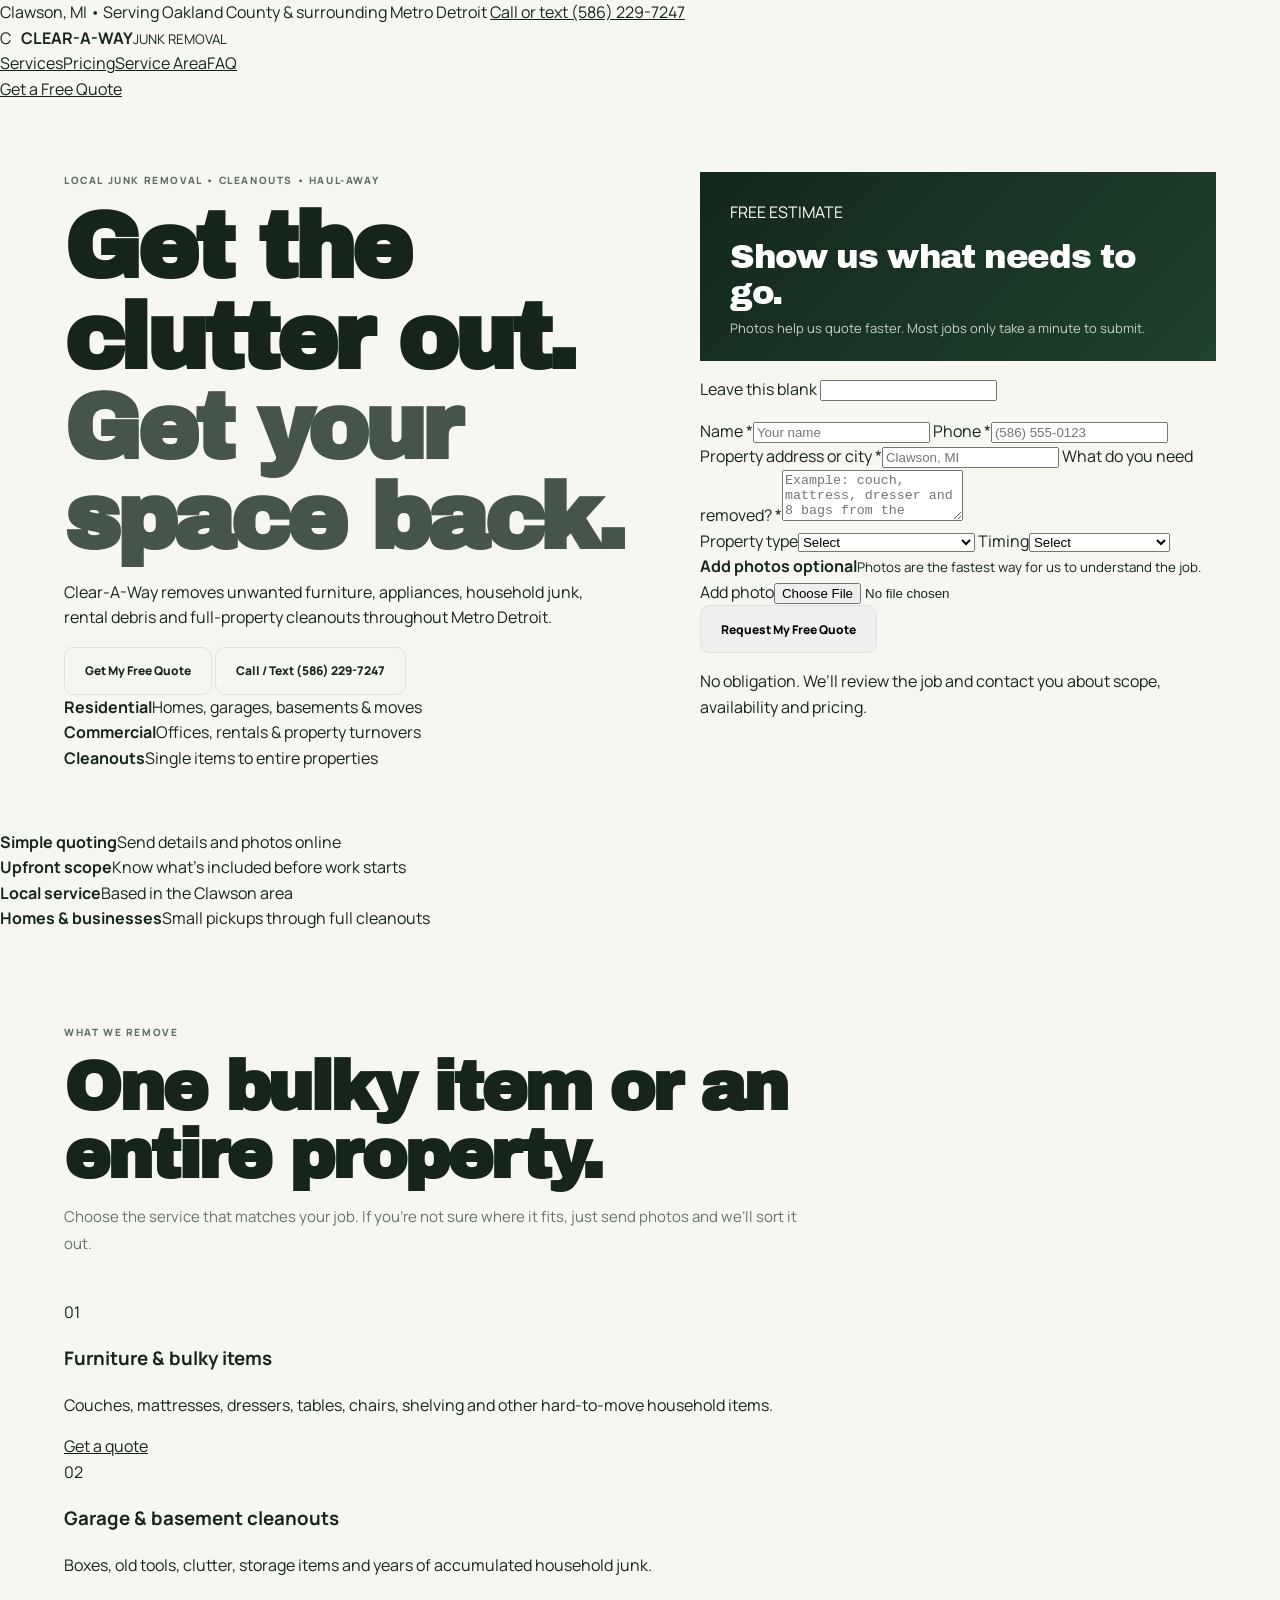
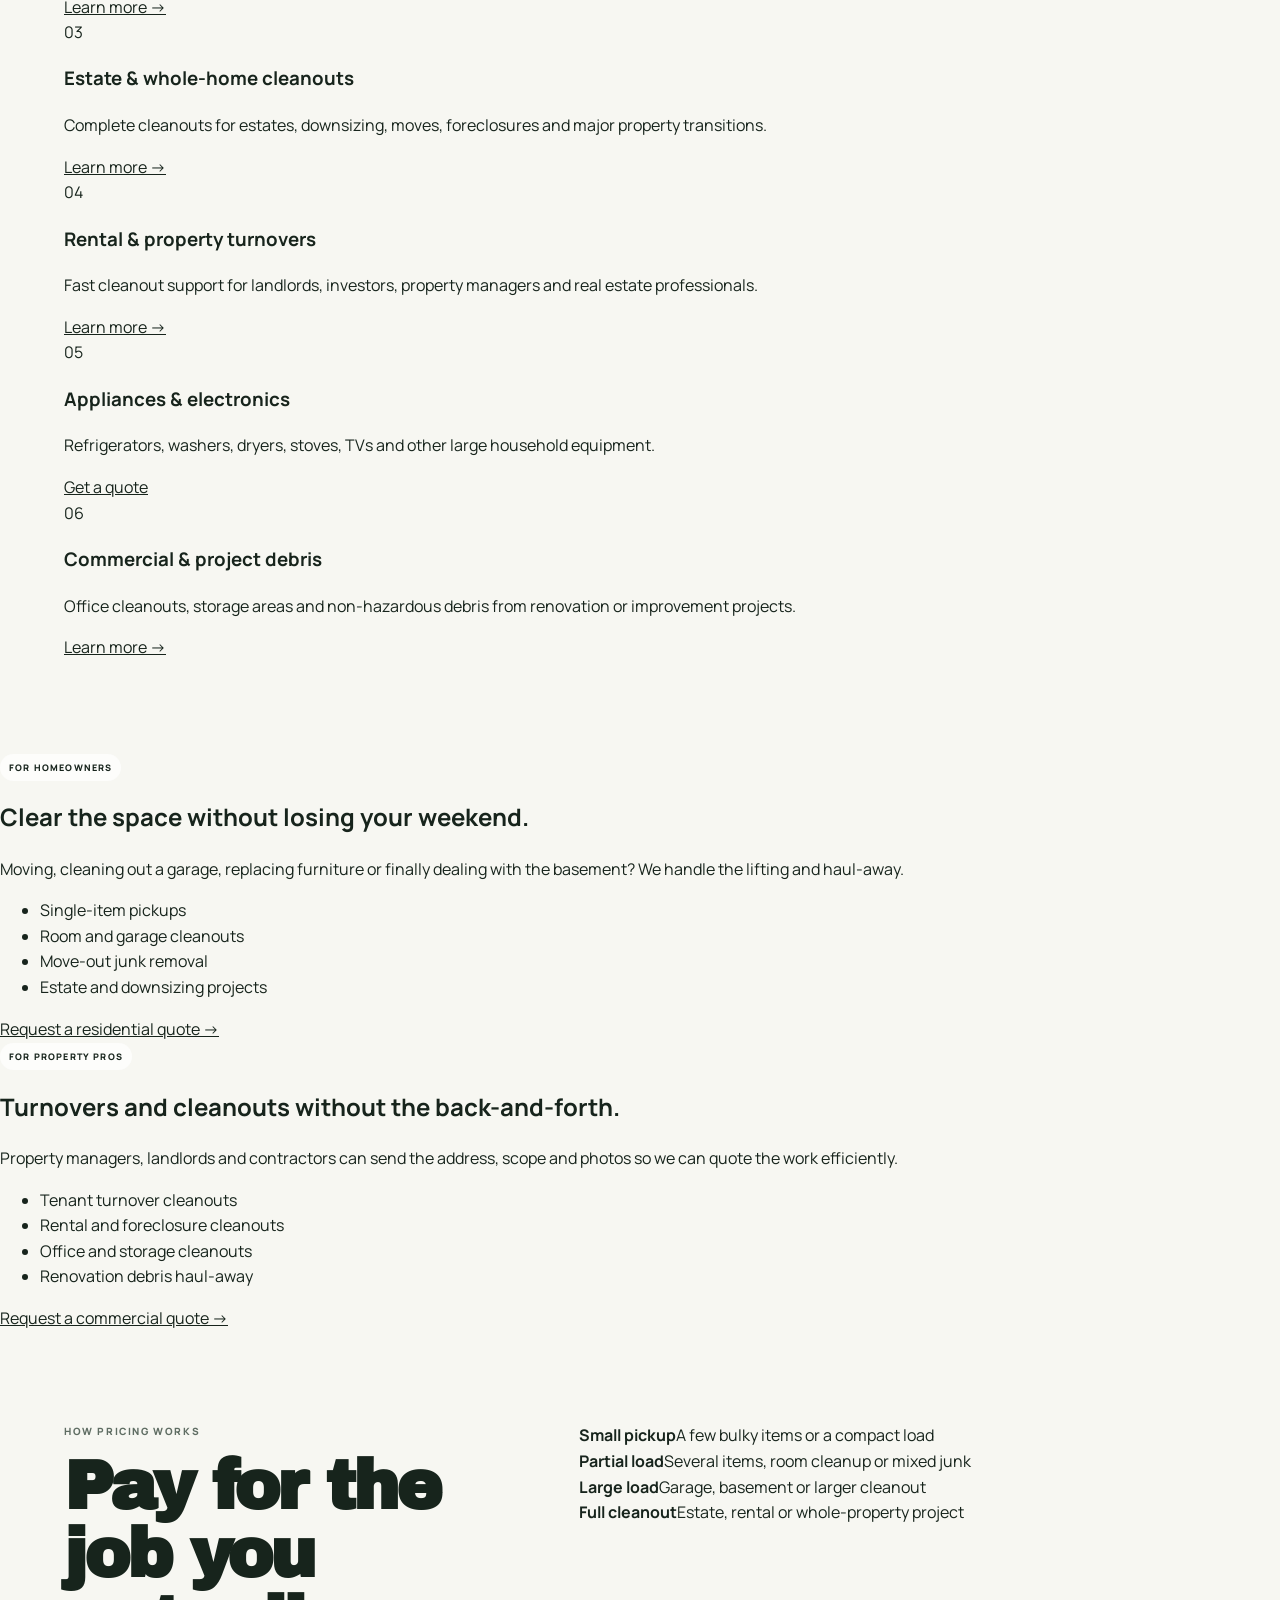
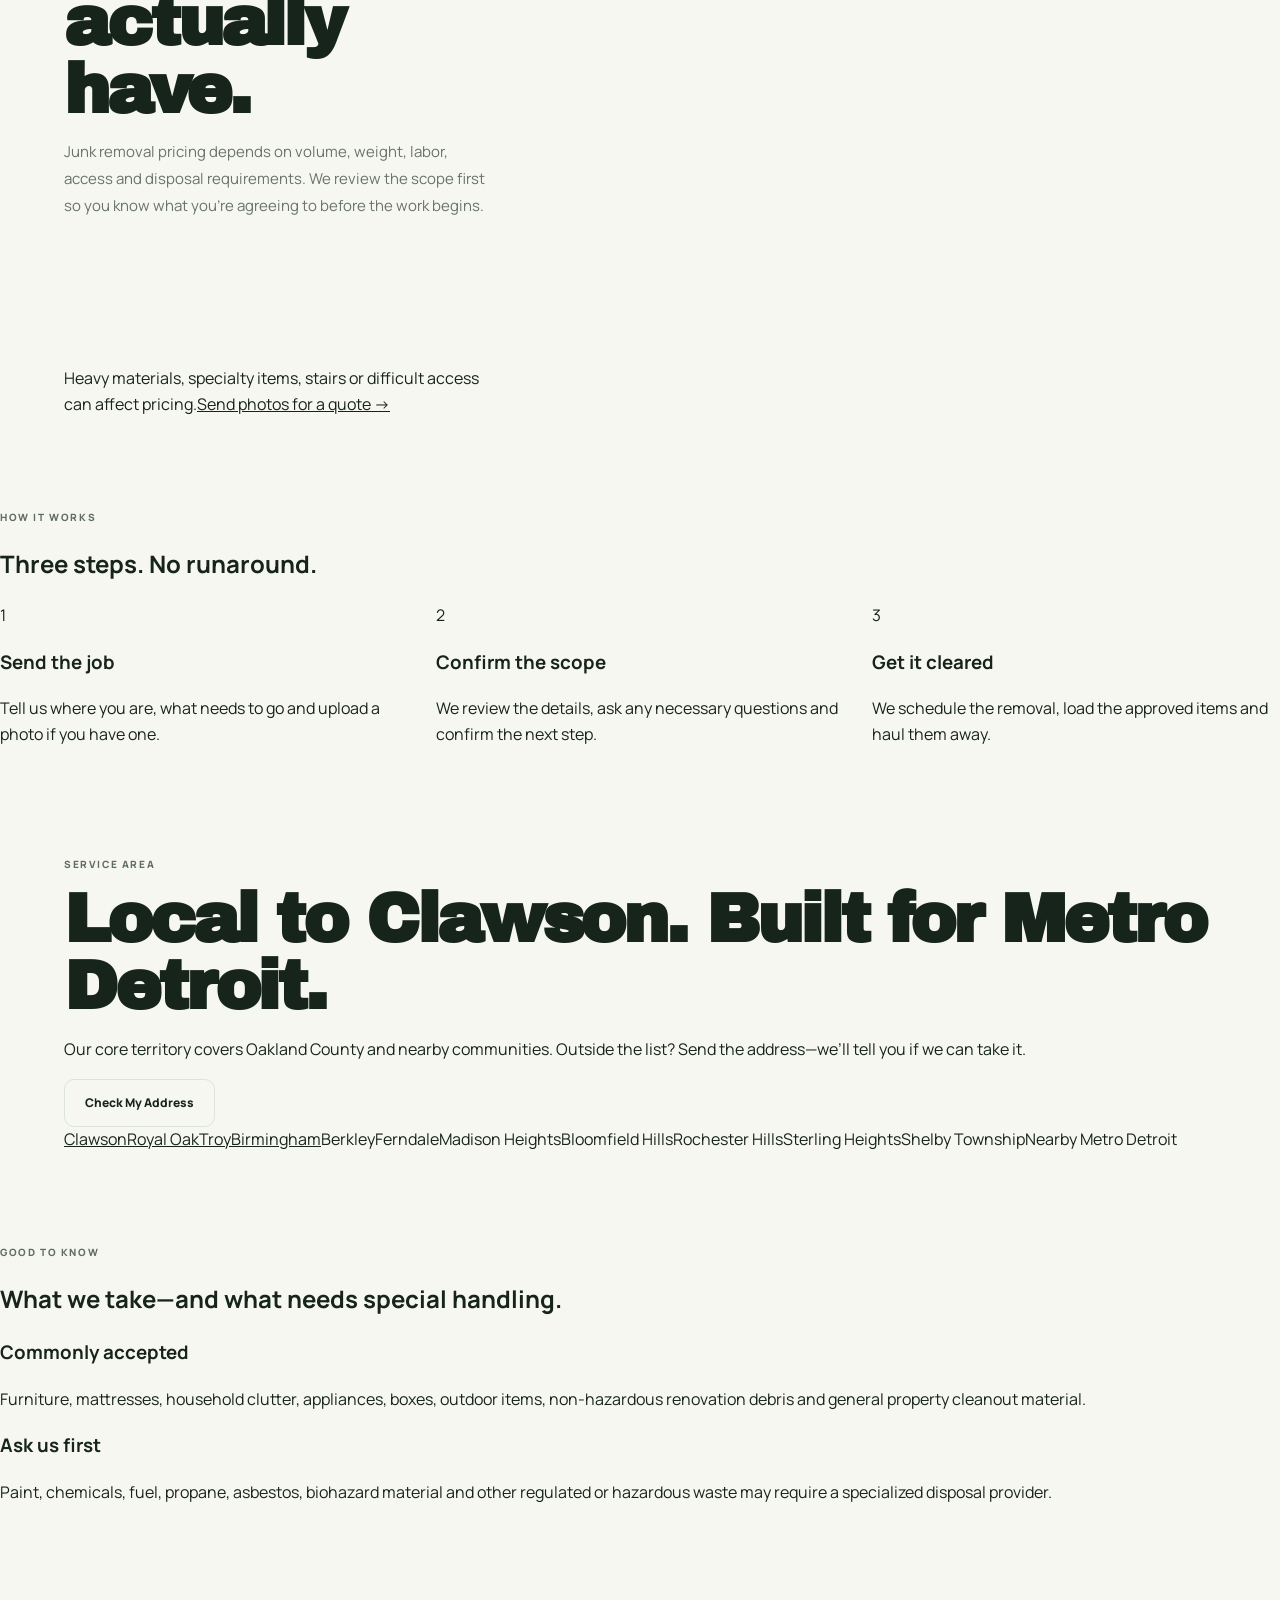
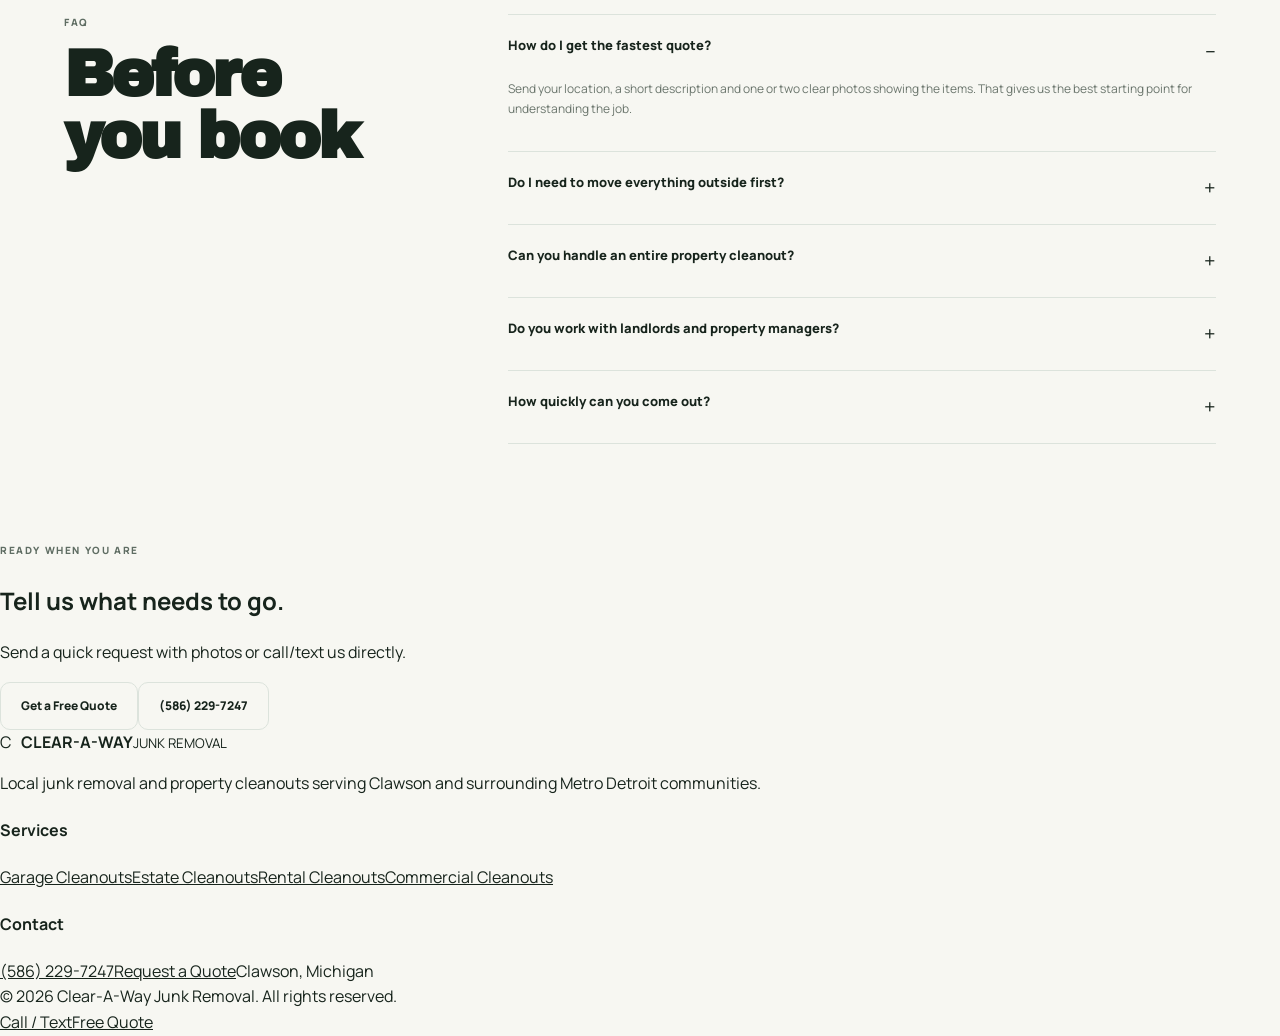
==== commit 228239d6: "Restore preferred Clear-A-Way homepage design" ====
--- a/index.html
+++ b/index.html
@@ -1,43 +1,188 @@
-<!doctype html><html lang="en"><head>
-<meta charset="utf-8"><meta name="viewport" content="width=device-width,initial-scale=1">
-<title>Clear-A-Way Junk Removal | Clawson & Metro Detroit</title>
-<meta name="description" content="Junk removal, cleanouts, furniture removal and rental turnovers serving Clawson, Royal Oak, Troy, Birmingham and Metro Detroit. Request a free photo estimate online.">
-<meta name="theme-color" content="#122019"><meta property="og:title" content="Clear-A-Way Junk Removal | Metro Detroit"><meta property="og:description" content="Straightforward junk removal and property cleanouts. Request a free photo estimate online."><meta property="og:type" content="website"><meta property="og:url" content="https://clear-a-way-junk-removal.netlify.app/">
-<link rel="preconnect" href="https://fonts.googleapis.com"><link rel="preconnect" href="https://fonts.gstatic.com" crossorigin><link href="https://fonts.googleapis.com/css2?family=Manrope:wght@400;500;600;700;800&family=Archivo+Black&display=swap" rel="stylesheet"><link rel="stylesheet" href="/styles.css">
-<script type="application/ld+json">{"@context":"https://schema.org","@type":"LocalBusiness","name":"Clear-A-Way Junk Removal","url":"https://clear-a-way-junk-removal.netlify.app/","email":"josh106510@gmail.com","description":"Junk removal and property cleanout service serving Clawson and surrounding Metro Detroit communities.","areaServed":["Clawson, MI","Royal Oak, MI","Troy, MI","Birmingham, MI","Berkley, MI","Ferndale, MI","Madison Heights, MI","Bloomfield Hills, MI","Rochester Hills, MI"],"serviceType":["Junk removal","Furniture removal","Garage cleanouts","Basement cleanouts","Estate cleanouts","Rental property cleanouts","Commercial cleanouts","Non-hazardous project debris removal"]}</script>
-<script type="application/ld+json">{"@context":"https://schema.org","@type":"FAQPage","mainEntity":[{"@type":"Question","name":"How do I get the fastest junk removal quote?","acceptedAnswer":{"@type":"Answer","text":"Send your location, a short description and clear photos of the items or area."}},{"@type":"Question","name":"Do I need to move everything outside first?","acceptedAnswer":{"@type":"Answer","text":"No. Include where the items are located and note stairs, elevators or tight access."}},{"@type":"Question","name":"Can Clear-A-Way handle a full property cleanout?","acceptedAnswer":{"@type":"Answer","text":"Yes. Larger cleanouts are reviewed based on volume, access, labor and disposal requirements."}}]}</script>
-</head><body><a class="skip" href="#main">Skip to content</a>
-<div class="topbar"><span>FREE PHOTO ESTIMATES</span> • Clawson-based • Serving Metro Detroit</div>
-<header class="header"><a class="brand" href="/"><span class="mark">C</span><span class="brandtext"><b>CLEAR-A-WAY</b><small>JUNK REMOVAL</small></span></a><nav class="nav"><a href="#services">Services</a><a href="#how">How it works</a><a href="#areas">Service area</a><a href="/property-managers.html">Property pros</a><a href="#faq">FAQ</a></nav><a class="headercta" href="/quote.html">Get a free quote</a></header>
-<main id="main">
-<section class="hero"><div><div class="eyebrow">JUNK REMOVAL • CLEANOUTS • HAUL-AWAY</div><h1>Junk removal<br><span>without the runaround.</span></h1><p class="lead">Clear-A-Way helps homeowners, landlords, property managers and businesses clear unwanted furniture, household junk and property cleanout material across Metro Detroit.</p><div class="actions"><a class="btn primary" href="/quote.html">Get my free estimate</a><a class="btn light" href="#services">See what we remove</a></div><div class="microproof"><div><b>Photo-first quoting</b><span>Show us the job from your phone</span></div><div><b>Clear scope</b><span>Know what is included before work starts</span></div><div><b>Small to large jobs</b><span>Bulky items through full cleanouts</span></div></div></div>
-<aside class="quote-card"><div class="quote-head"><span class="chip">FAST QUOTE</span><h2>Show us what needs to go.</h2><p>Send the basics and up to three photos. No obligation.</p></div><form class="form" name="quick-quote" method="POST" data-netlify="true" netlify-honeypot="bot-field" action="/thanks.html" enctype="multipart/form-data"><input type="hidden" name="form-name" value="quick-quote"><p class="bot"><input name="bot-field"></p><div class="field2"><label>Name *<input name="name" required autocomplete="name"></label><label>Email *<input name="email" type="email" required autocomplete="email"></label></div><label>Property city / address *<input name="location" required autocomplete="street-address" placeholder="Royal Oak, MI"></label><label>What needs removed? *<textarea name="details" required rows="3" placeholder="Example: couch, mattress and garage clutter"></textarea></label><div class="field2"><label>Photo 1<input name="photo-1" type="file" accept="image/*"></label><label>Photo 2<input name="photo-2" type="file" accept="image/*"></label></div><label>Photo 3<input name="photo-3" type="file" accept="image/*"></label><button class="btn primary" type="submit">Request free estimate</button><p class="formnote">Keep the total upload under 8 MB. We’ll review the details and follow up about scope, availability and pricing.</p></form></aside></section>
-<section class="proofbar"><div><b>Residential</b><span>Homes, garages, basements & moves</span></div><div><b>Property cleanouts</b><span>Estates, rentals & turnovers</span></div><div><b>Commercial</b><span>Offices, storage & approved debris</span></div><div><b>Metro Detroit</b><span>Oakland County and nearby communities</span></div></section>
-
-<section id="services" class="section"><div class="section-intro"><div class="eyebrow">SERVICES</div><h2>One bulky item or an entire property.</h2><p>Pick the service that fits. If you are not sure, send photos—we will sort the scope out with you.</p></div><div class="cards">
-<article class="card"><span class="num">01</span><h3>Furniture removal</h3><p>Couches, mattresses, dressers, tables, chairs, shelving and other bulky household items.</p><a href="/furniture-removal.html">Furniture removal →</a></article>
-<article class="card"><span class="num">02</span><h3>Garage & basement cleanouts</h3><p>Boxes, storage clutter, old equipment and accumulated household junk.</p><a href="/garage-cleanouts.html">Garage cleanouts →</a></article>
-<article class="card"><span class="num">03</span><h3>Estate cleanouts</h3><p>Large cleanouts for estates, downsizing, moves and property transitions.</p><a href="/estate-cleanouts.html">Estate cleanouts →</a></article>
-<article class="card"><span class="num">04</span><h3>Rental turnovers</h3><p>Cleanout support for landlords, investors, property managers and real estate professionals.</p><a href="/rental-cleanouts.html">Rental cleanouts →</a></article>
-<article class="card"><span class="num">05</span><h3>Appliance removal</h3><p>Large household appliances and other bulky equipment, subject to disposal requirements.</p><a href="/appliance-removal.html">Appliance removal →</a></article>
-<article class="card"><span class="num">06</span><h3>Commercial & project cleanouts</h3><p>Office cleanouts, storage areas and approved non-hazardous project material.</p><a href="/commercial-cleanouts.html">Commercial cleanouts →</a></article>
-</div></section>
-
-<section class="split"><div class="panel home"><span class="label">HOMEOWNERS</span><h2>Clear the space. Keep your weekend.</h2><p>Moving, replacing furniture, cleaning out a garage or finally dealing with years of basement clutter? Start with photos and the property location.</p><ul><li>Single bulky items</li><li>Garage and basement cleanouts</li><li>Move-out junk removal</li><li>Estate and downsizing projects</li></ul><a href="/quote.html">Request a residential estimate →</a></div><div class="panel pro"><span class="label">PROPERTY PROFESSIONALS</span><h2>Turnovers without the back-and-forth.</h2><p>Landlords, investors, property managers and contractors can send the address, scope and photos so the job can be reviewed efficiently.</p><ul><li>Tenant turnover cleanouts</li><li>Rental and foreclosure cleanouts</li><li>Office and storage cleanouts</li><li>Approved project debris</li></ul><a href="/property-managers.html">Commercial & recurring work →</a></div></section>
-
-<section id="how" class="how"><div><div class="eyebrow">HOW IT WORKS</div><h2>Three steps. No runaround.</h2></div><div class="steps"><div class="step"><span>1</span><h3>Send the job</h3><p>Share the address, a short description and photos when possible.</p></div><div class="step"><span>2</span><h3>Confirm the scope</h3><p>We review access, material, volume and any details that affect the work.</p></div><div class="step"><span>3</span><h3>Schedule removal</h3><p>Choose an available window and get the approved items cleared.</p></div></div></section>
-
-<section class="section pricing"><div><div class="eyebrow">PRICING</div><h2>Pricing built around the actual job.</h2><p class="bodycopy">Cost depends on volume, weight, access, labor and disposal requirements. We do not publish fake one-size-fits-all pricing just to bait a click. Send the job and we will review the real scope.</p><div class="actions"><a class="btn dark" href="/quote.html">Send photos for an estimate</a></div></div><div class="loadgrid"><div class="load"><div class="meter q1"></div><b>Small pickup</b><small>A few bulky items</small></div><div class="load"><div class="meter q2"></div><b>Partial load</b><small>Several items or room cleanup</small></div><div class="load"><div class="meter q3"></div><b>Large load</b><small>Garage, basement or larger cleanout</small></div><div class="load"><div class="meter q4"></div><b>Full cleanout</b><small>Estate, rental or whole-property project</small></div></div></section>
-
-<section id="areas" class="section area-layout"><div><div class="eyebrow">SERVICE AREA</div><h2>Local to Clawson. Built for Metro Detroit.</h2><p class="bodycopy">Our core territory includes Oakland County and nearby communities. Outside the list? Send the address and we will tell you whether it fits the route.</p></div><div class="citygrid"><a href="/clawson-junk-removal.html">Clawson</a><a href="/royal-oak-junk-removal.html">Royal Oak</a><a href="/troy-junk-removal.html">Troy</a><a href="/birmingham-junk-removal.html">Birmingham</a><a href="/berkley-junk-removal.html">Berkley</a><a href="/ferndale-junk-removal.html">Ferndale</a><a href="/madison-heights-junk-removal.html">Madison Heights</a><a href="/bloomfield-hills-junk-removal.html">Bloomfield Hills</a><a href="/rochester-hills-junk-removal.html">Rochester Hills</a></div></section>
-
-<section class="accept"><div><div class="eyebrow" style="color:#95a59a">GOOD TO KNOW</div><h2>What we take—and what needs special handling.</h2></div><div class="acceptgrid"><div class="acceptcard yes"><h3>Common cleanout material</h3><p>Furniture, mattresses, household clutter, boxes, outdoor items, appliances and approved non-hazardous cleanout material.</p></div><div class="acceptcard"><h3>Ask before booking</h3><p>Paint, chemicals, fuel, propane, asbestos, biohazard material, regulated waste and unusually heavy materials may require special handling or another provider.</p></div></div></section>
-
-<section class="section"><div class="section-intro"><div class="eyebrow">REVIEWS</div><h2>Built to earn the review, not fake one.</h2><p>We are launching Clear-A-Way from scratch, so we are not inventing testimonials. This section will populate with real customer feedback as jobs are completed.</p></div><div class="review-placeholder"><p>Real Google reviews will live here once the Google Business Profile is verified and customers start leaving feedback.</p></div></section>
-
-<section id="faq" class="section faq"><div><div class="eyebrow">FAQ</div><h2>Before you book.</h2></div><div><details open><summary>How do I get the fastest estimate?</summary><p>Send the property location, a short description and clear photos showing the items or area. Photos reduce back-and-forth and help us understand the scope.</p></details><details><summary>Do I need to move everything outside?</summary><p>No. Tell us where the items are located and mention stairs, elevators, tight access or other conditions that affect labor.</p></details><details><summary>Can you handle an entire property cleanout?</summary><p>Yes. Larger projects are reviewed based on volume, material, access, labor and disposal requirements.</p></details><details><summary>Do you work with landlords and property managers?</summary><p>Yes. Rental turnovers, storage cleanouts, estate work and other property cleanouts are part of the service mix.</p></details><details><summary>How soon can the job be scheduled?</summary><p>Availability changes by route and job size. Include your preferred timing on the quote request and we will confirm the available options.</p></details></div></section>
-
-<section class="cta-band"><div><div class="eyebrow">READY WHEN YOU ARE</div><h2>Send the job. We’ll review the scope.</h2></div><div class="cta-actions"><a class="btn light" href="/quote.html">Get a free estimate</a><a class="btn dark" href="mailto:josh106510@gmail.com">Email Clear-A-Way</a></div></section>
-</main>
-<footer class="footer"><div><a class="brand" href="/"><span class="mark">C</span><span class="brandtext"><b style="color:#fff">CLEAR-A-WAY</b><small>JUNK REMOVAL</small></span></a><p>Local junk removal and property cleanouts serving Clawson and surrounding Metro Detroit communities.</p></div><div class="footercol"><h4>Services</h4><a href="/furniture-removal.html">Furniture removal</a><a href="/garage-cleanouts.html">Garage cleanouts</a><a href="/estate-cleanouts.html">Estate cleanouts</a><a href="/rental-cleanouts.html">Rental cleanouts</a><a href="/commercial-cleanouts.html">Commercial cleanouts</a></div><div class="footercol"><h4>Company</h4><a href="/about.html">About</a><a href="/property-managers.html">Property professionals</a><a href="/quote.html">Free estimate</a><a href="/privacy.html">Privacy</a></div><div class="footbottom">© 2026 Clear-A-Way Junk Removal. Site currently uses a temporary Netlify address until the custom domain is secured.</div></footer>
-<div class="mobilebar"><a href="mailto:josh106510@gmail.com">Email</a><a href="/quote.html">Free quote</a></div></body></html>+<!doctype html>
+<html lang="en">
+<head>
+  <meta charset="utf-8">
+  <meta name="viewport" content="width=device-width,initial-scale=1">
+  <title>Clear-A-Way Junk Removal | Clawson & Metro Detroit</title>
+  <meta name="description" content="Fast, straightforward junk removal and property cleanouts serving Clawson, Royal Oak, Troy, Birmingham and surrounding Metro Detroit communities. Request a free quote online or send photos.">
+  <meta name="theme-color" content="#102018">
+  <meta property="og:title" content="Clear-A-Way Junk Removal | Metro Detroit">
+  <meta property="og:description" content="Junk removal made simple. Request a free quote online, upload photos, or call Clear-A-Way for residential and commercial cleanouts across Metro Detroit.">
+  <meta property="og:type" content="website">
+  <meta name="robots" content="index,follow">
+  <link rel="preconnect" href="https://fonts.googleapis.com">
+  <link rel="preconnect" href="https://fonts.gstatic.com" crossorigin>
+  <link href="https://fonts.googleapis.com/css2?family=Manrope:wght@400;500;600;700;800&family=Archivo+Black&display=swap" rel="stylesheet">
+  <link rel="stylesheet" href="styles.css">
+  <script type="application/ld+json">
+  {
+    "@context":"https://schema.org",
+    "@type":"LocalBusiness",
+    "name":"Clear-A-Way Junk Removal",
+    "telephone":"+15862297247",
+    "description":"Junk removal and property cleanout service serving Clawson and surrounding Metro Detroit communities.",
+    "areaServed":["Clawson, MI","Royal Oak, MI","Troy, MI","Birmingham, MI","Berkley, MI","Ferndale, MI","Madison Heights, MI","Bloomfield Hills, MI","Rochester Hills, MI","Sterling Heights, MI","Shelby Township, MI"],
+    "serviceType":["Junk removal","Furniture removal","Appliance removal","Garage cleanouts","Basement cleanouts","Estate cleanouts","Rental property cleanouts","Commercial cleanouts","Construction debris removal","Yard debris removal"]
+  }
+  </script>
+</head>
+<body>
+  <div class="announcement">
+    <span>Clawson, MI • Serving Oakland County & surrounding Metro Detroit</span>
+    <a href="tel:+15862297247">Call or text (586) 229-7247</a>
+  </div>
+  <header class="site-header">
+    <a class="brand" href="#top" aria-label="Clear-A-Way Junk Removal home">
+      <span class="brand-mark">C</span>
+      <span class="brand-copy"><strong>CLEAR-A-WAY</strong><small>JUNK REMOVAL</small></span>
+    </a>
+    <nav aria-label="Main navigation">
+      <a href="#services">Services</a><a href="#pricing">Pricing</a><a href="#areas">Service Area</a><a href="#faq">FAQ</a>
+    </nav>
+    <a class="header-cta" href="#quote">Get a Free Quote</a>
+  </header>
+  <main id="top">
+    <section class="hero">
+      <div class="hero-main">
+        <div class="eyebrow">LOCAL JUNK REMOVAL • CLEANOUTS • HAUL-AWAY</div>
+        <h1>Get the clutter out.<br><span>Get your space back.</span></h1>
+        <p class="hero-lead">Clear-A-Way removes unwanted furniture, appliances, household junk, rental debris and full-property cleanouts throughout Metro Detroit.</p>
+        <div class="hero-actions">
+          <a class="btn btn-primary" href="#quote">Get My Free Quote</a>
+          <a class="btn btn-ghost" href="tel:+15862297247">Call / Text (586) 229-7247</a>
+        </div>
+        <div class="trust-grid">
+          <div><b>Residential</b><span>Homes, garages, basements & moves</span></div>
+          <div><b>Commercial</b><span>Offices, rentals & property turnovers</span></div>
+          <div><b>Cleanouts</b><span>Single items to entire properties</span></div>
+        </div>
+      </div>
+      <aside class="quick-quote" id="quote">
+        <div class="quote-head">
+          <span class="quote-chip">FREE ESTIMATE</span>
+          <h2>Show us what needs to go.</h2>
+          <p>Photos help us quote faster. Most jobs only take a minute to submit.</p>
+        </div>
+        <form name="quote-request-v3" method="POST" data-netlify="true" netlify-honeypot="bot-field" action="/thanks.html" enctype="multipart/form-data">
+          <input type="hidden" name="form-name" value="quote-request-v3">
+          <p class="bot-field"><label>Leave this blank <input name="bot-field"></label></p>
+          <div class="field two">
+            <label>Name *<input name="name" autocomplete="name" required placeholder="Your name"></label>
+            <label>Phone *<input name="phone" autocomplete="tel" inputmode="tel" required placeholder="(586) 555-0123"></label>
+          </div>
+          <label>Property address or city *<input name="location" autocomplete="street-address" required placeholder="Clawson, MI"></label>
+          <label>What do you need removed? *<textarea name="details" required rows="3" placeholder="Example: couch, mattress, dresser and 8 bags from the basement"></textarea></label>
+          <div class="field two">
+            <label>Property type<select name="property-type"><option value="">Select</option><option>Home</option><option>Apartment / Rental</option><option>Commercial Property</option><option>Construction / Project Site</option><option>Other</option></select></label>
+            <label>Timing<select name="timing"><option value="">Select</option><option>As soon as possible</option><option>This week</option><option>Next week</option><option>Flexible</option></select></label>
+          </div>
+          <div class="photo-box">
+            <div><b>Add photos <span>optional</span></b><small>Photos are the fastest way for us to understand the job.</small></div>
+            <label class="upload-button">Add photo<input type="file" name="photo-1" accept="image/*"></label>
+          </div>
+          <button class="btn btn-submit" type="submit">Request My Free Quote</button>
+          <p class="privacy-note">No obligation. We’ll review the job and contact you about scope, availability and pricing.</p>
+        </form>
+      </aside>
+    </section>
+    <section class="proof-bar">
+      <div><strong>Simple quoting</strong><span>Send details and photos online</span></div>
+      <div><strong>Upfront scope</strong><span>Know what’s included before work starts</span></div>
+      <div><strong>Local service</strong><span>Based in the Clawson area</span></div>
+      <div><strong>Homes & businesses</strong><span>Small pickups through full cleanouts</span></div>
+    </section>
+    <section id="services" class="section section-services">
+      <div class="section-intro">
+        <div class="eyebrow">WHAT WE REMOVE</div>
+        <h2>One bulky item or an entire property.</h2>
+        <p>Choose the service that matches your job. If you’re not sure where it fits, just send photos and we’ll sort it out.</p>
+      </div>
+      <div class="service-cards">
+        <article><div class="icon">01</div><h3>Furniture & bulky items</h3><p>Couches, mattresses, dressers, tables, chairs, shelving and other hard-to-move household items.</p><a href="#quote">Get a quote</a></article>
+        <article><div class="icon">02</div><h3>Garage & basement cleanouts</h3><p>Boxes, old tools, clutter, storage items and years of accumulated household junk.</p><a href="/garage-cleanouts.html">Learn more →</a></article>
+        <article><div class="icon">03</div><h3>Estate & whole-home cleanouts</h3><p>Complete cleanouts for estates, downsizing, moves, foreclosures and major property transitions.</p><a href="/estate-cleanouts.html">Learn more →</a></article>
+        <article><div class="icon">04</div><h3>Rental & property turnovers</h3><p>Fast cleanout support for landlords, investors, property managers and real estate professionals.</p><a href="/rental-cleanouts.html">Learn more →</a></article>
+        <article><div class="icon">05</div><h3>Appliances & electronics</h3><p>Refrigerators, washers, dryers, stoves, TVs and other large household equipment.</p><a href="#quote">Get a quote</a></article>
+        <article><div class="icon">06</div><h3>Commercial & project debris</h3><p>Office cleanouts, storage areas and non-hazardous debris from renovation or improvement projects.</p><a href="/commercial-cleanouts.html">Learn more →</a></article>
+      </div>
+    </section>
+    <section class="split-feature">
+      <div class="feature-panel homeowner">
+        <span class="label">FOR HOMEOWNERS</span><h2>Clear the space without losing your weekend.</h2>
+        <p>Moving, cleaning out a garage, replacing furniture or finally dealing with the basement? We handle the lifting and haul-away.</p>
+        <ul><li>Single-item pickups</li><li>Room and garage cleanouts</li><li>Move-out junk removal</li><li>Estate and downsizing projects</li></ul>
+        <a href="#quote" class="inline-link">Request a residential quote →</a>
+      </div>
+      <div class="feature-panel pro">
+        <span class="label">FOR PROPERTY PROS</span><h2>Turnovers and cleanouts without the back-and-forth.</h2>
+        <p>Property managers, landlords and contractors can send the address, scope and photos so we can quote the work efficiently.</p>
+        <ul><li>Tenant turnover cleanouts</li><li>Rental and foreclosure cleanouts</li><li>Office and storage cleanouts</li><li>Renovation debris haul-away</li></ul>
+        <a href="#quote" class="inline-link">Request a commercial quote →</a>
+      </div>
+    </section>
+    <section id="pricing" class="section pricing">
+      <div class="section-intro pricing-copy">
+        <div class="eyebrow">HOW PRICING WORKS</div>
+        <h2>Pay for the job you actually have.</h2>
+        <p>Junk removal pricing depends on volume, weight, labor, access and disposal requirements. We review the scope first so you know what you’re agreeing to before the work begins.</p>
+      </div>
+      <div class="load-visual">
+        <div class="load-card"><div class="load-fill fill-1"></div><b>Small pickup</b><span>A few bulky items or a compact load</span></div>
+        <div class="load-card"><div class="load-fill fill-2"></div><b>Partial load</b><span>Several items, room cleanup or mixed junk</span></div>
+        <div class="load-card"><div class="load-fill fill-3"></div><b>Large load</b><span>Garage, basement or larger cleanout</span></div>
+        <div class="load-card"><div class="load-fill fill-4"></div><b>Full cleanout</b><span>Estate, rental or whole-property project</span></div>
+      </div>
+      <div class="pricing-foot"><span>Heavy materials, specialty items, stairs or difficult access can affect pricing.</span><a href="#quote">Send photos for a quote →</a></div>
+    </section>
+    <section class="how-section">
+      <div class="how-copy"><div class="eyebrow">HOW IT WORKS</div><h2>Three steps. No runaround.</h2></div>
+      <div class="steps">
+        <article><span>1</span><h3>Send the job</h3><p>Tell us where you are, what needs to go and upload a photo if you have one.</p></article>
+        <article><span>2</span><h3>Confirm the scope</h3><p>We review the details, ask any necessary questions and confirm the next step.</p></article>
+        <article><span>3</span><h3>Get it cleared</h3><p>We schedule the removal, load the approved items and haul them away.</p></article>
+      </div>
+    </section>
+    <section id="areas" class="section areas">
+      <div class="areas-copy">
+        <div class="eyebrow">SERVICE AREA</div><h2>Local to Clawson. Built for Metro Detroit.</h2>
+        <p>Our core territory covers Oakland County and nearby communities. Outside the list? Send the address—we’ll tell you if we can take it.</p>
+        <a href="#quote" class="btn btn-dark">Check My Address</a>
+      </div>
+      <div class="city-list">
+        <a href="/clawson-junk-removal.html"><span>Clawson</span></a><a href="/royal-oak-junk-removal.html"><span>Royal Oak</span></a><a href="/troy-junk-removal.html"><span>Troy</span></a><a href="/birmingham-junk-removal.html"><span>Birmingham</span></a><span>Berkley</span><span>Ferndale</span><span>Madison Heights</span><span>Bloomfield Hills</span><span>Rochester Hills</span><span>Sterling Heights</span><span>Shelby Township</span><span>Nearby Metro Detroit</span>
+      </div>
+    </section>
+    <section class="acceptance">
+      <div><div class="eyebrow">GOOD TO KNOW</div><h2>What we take—and what needs special handling.</h2></div>
+      <div class="accept-grid">
+        <div class="accept-card yes"><h3>Commonly accepted</h3><p>Furniture, mattresses, household clutter, appliances, boxes, outdoor items, non-hazardous renovation debris and general property cleanout material.</p></div>
+        <div class="accept-card no"><h3>Ask us first</h3><p>Paint, chemicals, fuel, propane, asbestos, biohazard material and other regulated or hazardous waste may require a specialized disposal provider.</p></div>
+      </div>
+    </section>
+    <section id="faq" class="section faq">
+      <div class="faq-title"><div class="eyebrow">FAQ</div><h2>Before you book</h2></div>
+      <div class="faq-list">
+        <details open><summary>How do I get the fastest quote?</summary><p>Send your location, a short description and one or two clear photos showing the items. That gives us the best starting point for understanding the job.</p></details>
+        <details><summary>Do I need to move everything outside first?</summary><p>No. Tell us where the items are located and whether stairs, elevators, tight access or other conditions are involved so we can account for the labor.</p></details>
+        <details><summary>Can you handle an entire property cleanout?</summary><p>Yes. We quote larger projects based on the amount of material, access, labor and disposal requirements.</p></details>
+        <details><summary>Do you work with landlords and property managers?</summary><p>Yes. Rental turnovers, property cleanouts, office/storage cleanouts and project debris are part of the service mix.</p></details>
+        <details><summary>How quickly can you come out?</summary><p>Availability changes by day and job size. Submit the quote form with your preferred timing and we’ll confirm the soonest available option.</p></details>
+      </div>
+    </section>
+    <section class="final-cta">
+      <div><span class="eyebrow">READY WHEN YOU ARE</span><h2>Tell us what needs to go.</h2><p>Send a quick request with photos or call/text us directly.</p></div>
+      <div class="final-actions"><a href="#quote" class="btn btn-light">Get a Free Quote</a><a href="tel:+15862297247" class="btn btn-outline-light">(586) 229-7247</a></div>
+    </section>
+  </main>
+  <footer>
+    <div class="footer-brand">
+      <a class="brand" href="#top"><span class="brand-mark">C</span><span class="brand-copy"><strong>CLEAR-A-WAY</strong><small>JUNK REMOVAL</small></span></a>
+      <p>Local junk removal and property cleanouts serving Clawson and surrounding Metro Detroit communities.</p>
+    </div>
+    <div><h4>Services</h4><a href="/garage-cleanouts.html">Garage Cleanouts</a><a href="/estate-cleanouts.html">Estate Cleanouts</a><a href="/rental-cleanouts.html">Rental Cleanouts</a><a href="/commercial-cleanouts.html">Commercial Cleanouts</a></div>
+    <div><h4>Contact</h4><a href="tel:+15862297247">(586) 229-7247</a><a href="#quote">Request a Quote</a><span>Clawson, Michigan</span></div>
+    <div class="footer-bottom">© 2026 Clear-A-Way Junk Removal. All rights reserved.</div>
+  </footer>
+  <div class="mobile-bar"><a href="tel:+15862297247">Call / Text</a><a href="#quote">Free Quote</a></div>
+</body>
+</html>
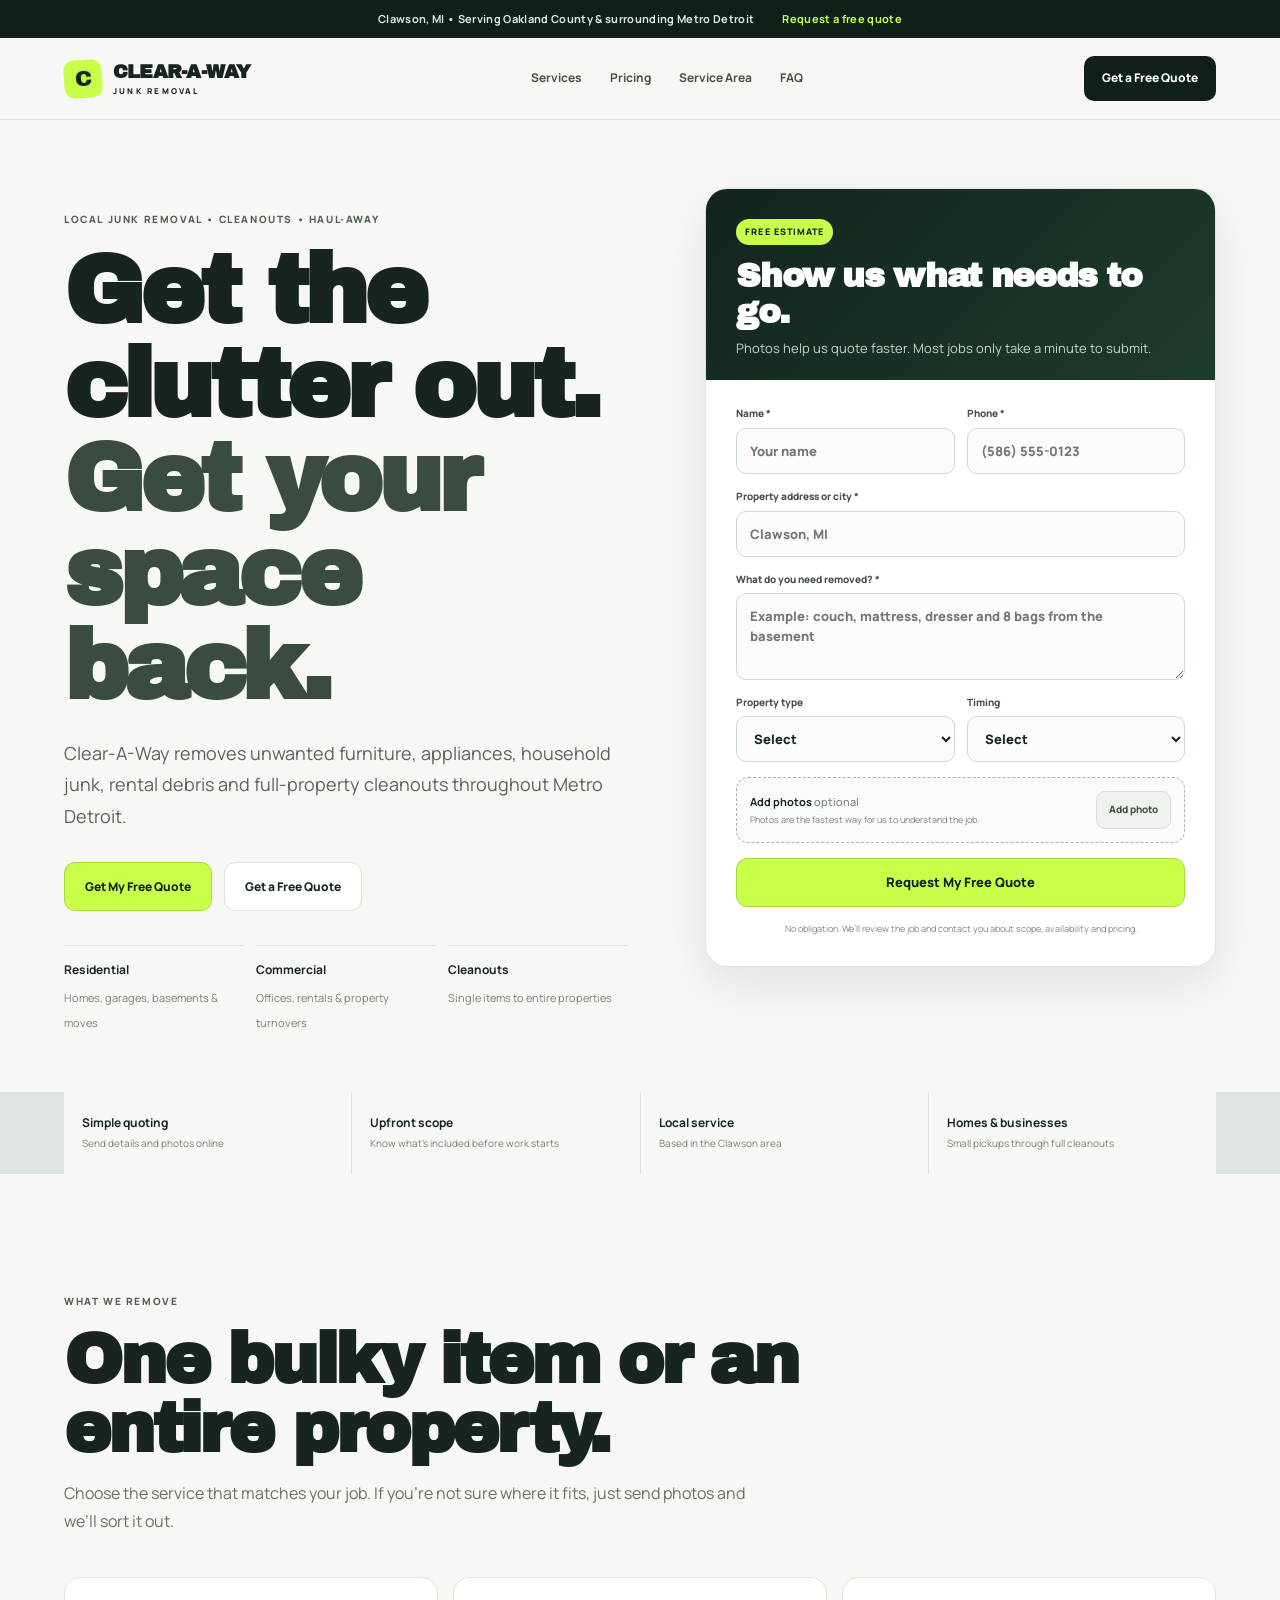
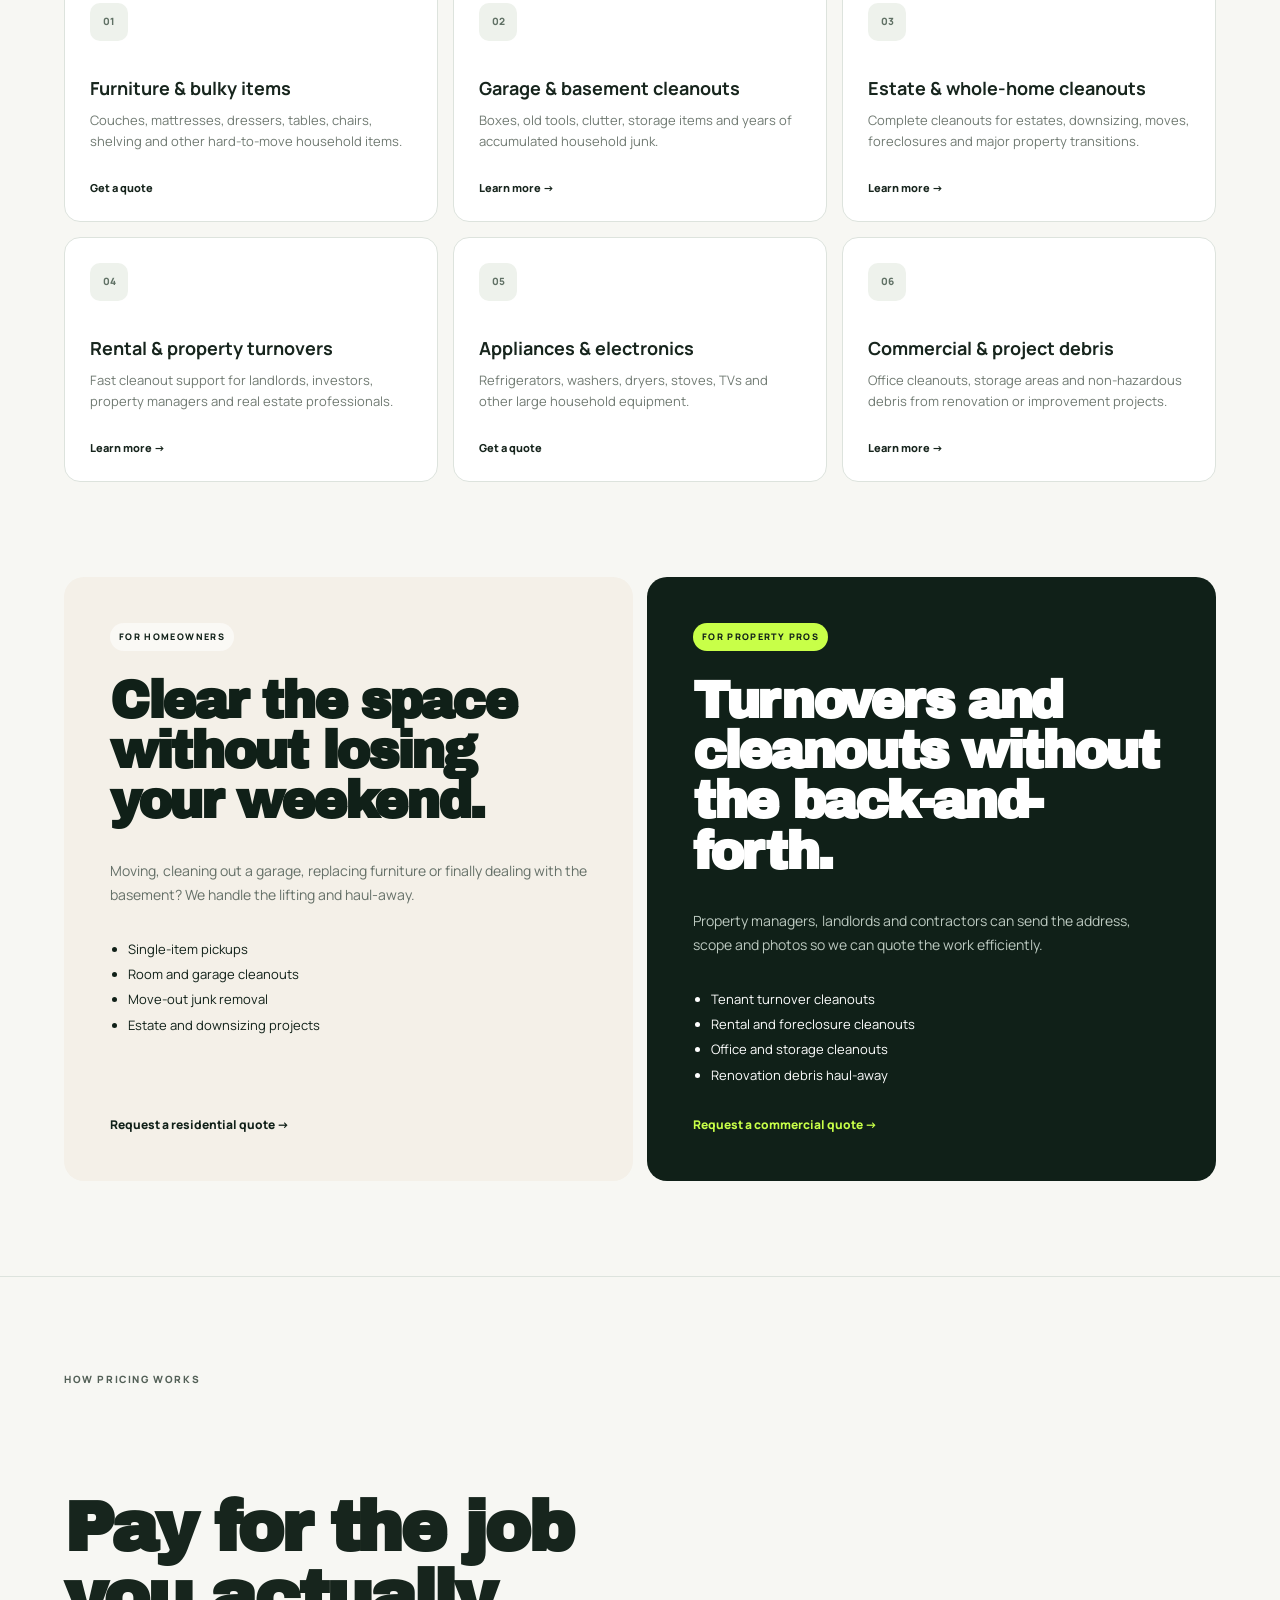
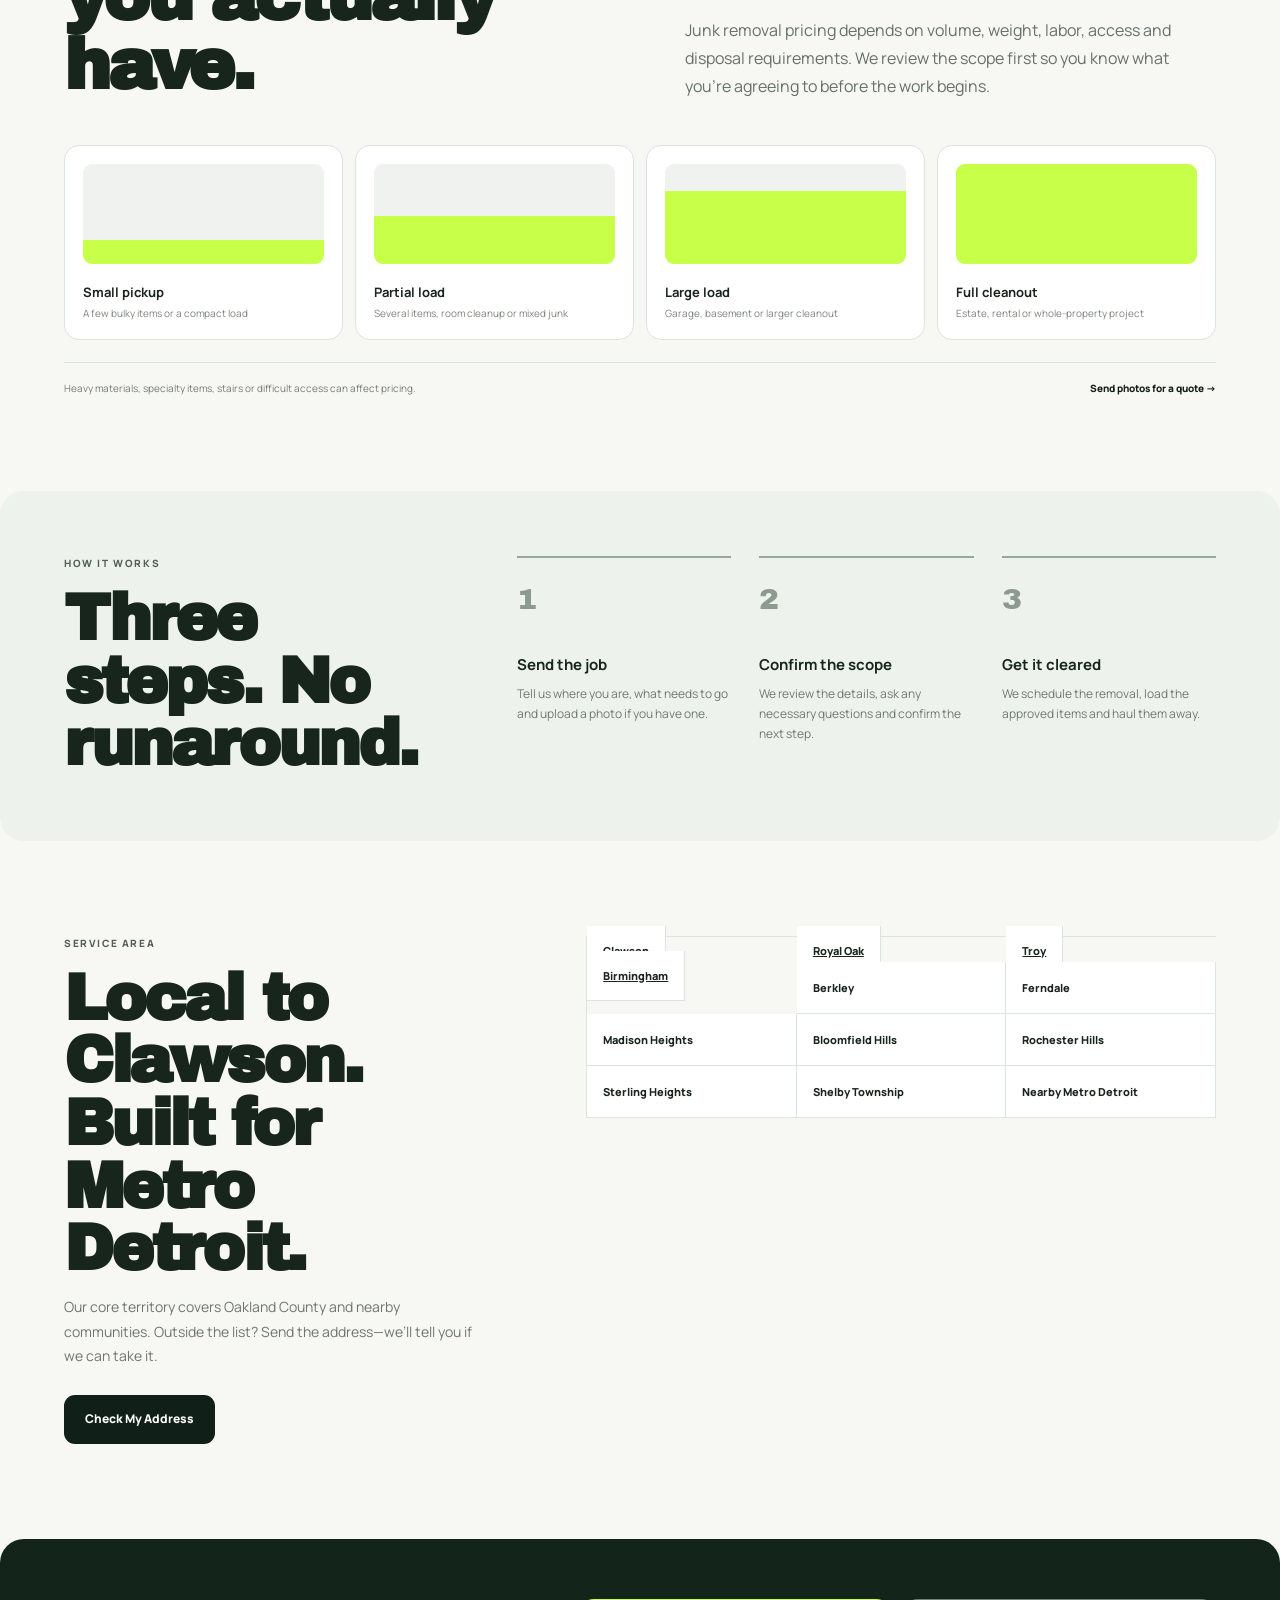
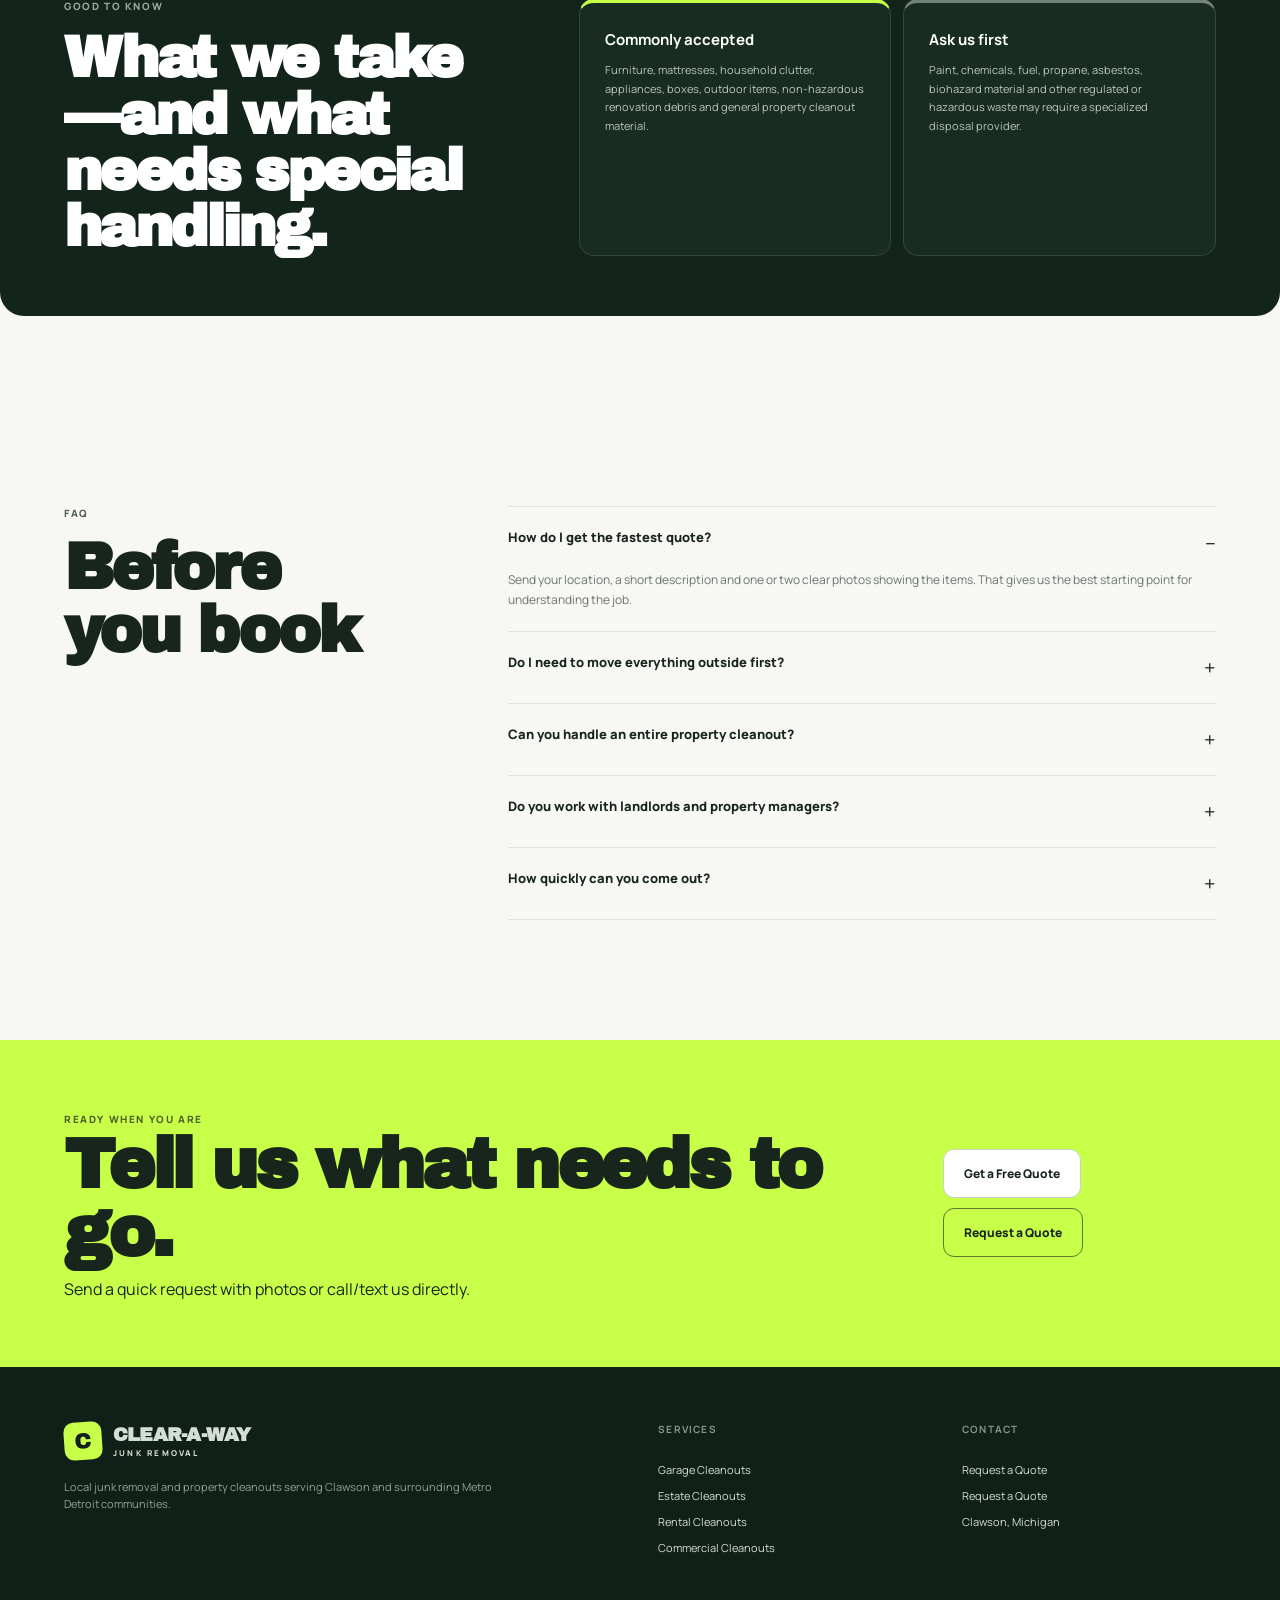
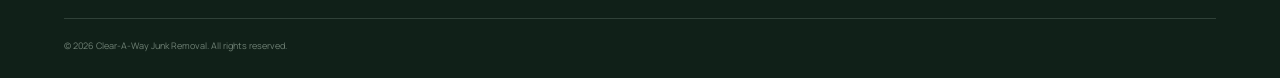
==== commit e2b3c3fa: "Remove unverified business phone from restored homepage" ====
--- a/index.html
+++ b/index.html
@@ -19,7 +19,7 @@
     "@context":"https://schema.org",
     "@type":"LocalBusiness",
     "name":"Clear-A-Way Junk Removal",
-    "telephone":"+15862297247",
+    
     "description":"Junk removal and property cleanout service serving Clawson and surrounding Metro Detroit communities.",
     "areaServed":["Clawson, MI","Royal Oak, MI","Troy, MI","Birmingham, MI","Berkley, MI","Ferndale, MI","Madison Heights, MI","Bloomfield Hills, MI","Rochester Hills, MI","Sterling Heights, MI","Shelby Township, MI"],
     "serviceType":["Junk removal","Furniture removal","Appliance removal","Garage cleanouts","Basement cleanouts","Estate cleanouts","Rental property cleanouts","Commercial cleanouts","Construction debris removal","Yard debris removal"]
@@ -29,7 +29,7 @@
 <body>
   <div class="announcement">
     <span>Clawson, MI • Serving Oakland County & surrounding Metro Detroit</span>
-    <a href="tel:+15862297247">Call or text (586) 229-7247</a>
+    <a href="#quote">Request a free quote</a>
   </div>
   <header class="site-header">
     <a class="brand" href="#top" aria-label="Clear-A-Way Junk Removal home">
@@ -49,7 +49,7 @@
         <p class="hero-lead">Clear-A-Way removes unwanted furniture, appliances, household junk, rental debris and full-property cleanouts throughout Metro Detroit.</p>
         <div class="hero-actions">
           <a class="btn btn-primary" href="#quote">Get My Free Quote</a>
-          <a class="btn btn-ghost" href="tel:+15862297247">Call / Text (586) 229-7247</a>
+          <a class="btn btn-ghost" href="#quote">Get a Free Quote</a>
         </div>
         <div class="trust-grid">
           <div><b>Residential</b><span>Homes, garages, basements & moves</span></div>
@@ -171,7 +171,7 @@
     </section>
     <section class="final-cta">
       <div><span class="eyebrow">READY WHEN YOU ARE</span><h2>Tell us what needs to go.</h2><p>Send a quick request with photos or call/text us directly.</p></div>
-      <div class="final-actions"><a href="#quote" class="btn btn-light">Get a Free Quote</a><a href="tel:+15862297247" class="btn btn-outline-light">(586) 229-7247</a></div>
+      <div class="final-actions"><a href="#quote" class="btn btn-light">Get a Free Quote</a><a href="#quote" class="btn btn-outline-light">Request a Quote</a></div>
     </section>
   </main>
   <footer>
@@ -180,9 +180,9 @@
       <p>Local junk removal and property cleanouts serving Clawson and surrounding Metro Detroit communities.</p>
     </div>
     <div><h4>Services</h4><a href="/garage-cleanouts.html">Garage Cleanouts</a><a href="/estate-cleanouts.html">Estate Cleanouts</a><a href="/rental-cleanouts.html">Rental Cleanouts</a><a href="/commercial-cleanouts.html">Commercial Cleanouts</a></div>
-    <div><h4>Contact</h4><a href="tel:+15862297247">(586) 229-7247</a><a href="#quote">Request a Quote</a><span>Clawson, Michigan</span></div>
+    <div><h4>Contact</h4><a href="#quote">Request a Quote</a><a href="#quote">Request a Quote</a><span>Clawson, Michigan</span></div>
     <div class="footer-bottom">© 2026 Clear-A-Way Junk Removal. All rights reserved.</div>
   </footer>
-  <div class="mobile-bar"><a href="tel:+15862297247">Call / Text</a><a href="#quote">Free Quote</a></div>
+  <div class="mobile-bar"><a href="#quote">Call / Text</a><a href="#quote">Free Quote</a></div>
 </body>
 </html>
--- a/styles.css
+++ b/styles.css
@@ -1,21 +1,30 @@
-:root{--ink:#122019;--ink2:#1b3125;--paper:#f7f7f2;--card:#fff;--lime:#c9ff4a;--lime2:#a8d832;--text:#17241c;--muted:#68736b;--line:#dce3dc;--soft:#edf2ec;--warm:#f2eee5;--shadow:0 20px 55px rgba(17,32,24,.10);--radius:18px}
-*{box-sizing:border-box}html{scroll-behavior:smooth}body{margin:0;background:var(--paper);color:var(--text);font-family:Manrope,Arial,sans-serif;line-height:1.6}a{color:inherit}img{max-width:100%;display:block}.skip{position:absolute;left:-9999px}.skip:focus{left:16px;top:16px;z-index:999;background:#fff;padding:12px 16px;border-radius:8px}
-.topbar{background:var(--ink);color:#d9e5dd;padding:9px 5vw;text-align:center;font-size:11px;font-weight:800;letter-spacing:.03em}.topbar span{color:var(--lime)}
-.header{height:78px;padding:0 5vw;display:grid;grid-template-columns:auto 1fr auto;gap:28px;align-items:center;border-bottom:1px solid var(--line);background:rgba(247,247,242,.96);backdrop-filter:blur(12px);position:sticky;top:0;z-index:50}.brand{display:flex;gap:10px;align-items:center;text-decoration:none}.mark{width:38px;height:38px;background:var(--lime);border-radius:10px;display:grid;place-items:center;font:22px "Archivo Black";transform:rotate(-4deg)}.brandtext{line-height:.9}.brandtext b{display:block;font:18px "Archivo Black";letter-spacing:-.04em}.brandtext small{font-size:8px;font-weight:900;letter-spacing:.25em}.nav{display:flex;justify-content:center;gap:26px}.nav a{text-decoration:none;font-size:12px;font-weight:800;color:#47534a}.headercta{padding:12px 17px;background:var(--ink);color:#fff!important;border-radius:10px;text-decoration:none;font-size:12px;font-weight:900}
-.hero{max-width:1500px;margin:auto;padding:70px 5vw 58px;display:grid;grid-template-columns:1.04fr .96fr;gap:6vw;align-items:start}.eyebrow{font-size:10px;font-weight:900;letter-spacing:.16em;text-transform:uppercase;color:#5f6d63;margin-bottom:14px}.hero h1,.section h2,.panel h2,.cta-band h2,.pagehero h1{font-family:"Archivo Black";letter-spacing:-.045em;line-height:.98;margin:0}.hero h1{font-size:clamp(54px,7.2vw,104px)}.hero h1 span{color:#47544b}.lead{font-size:18px;line-height:1.75;color:#5f6a62;max-width:720px}.actions{display:flex;gap:11px;flex-wrap:wrap;margin:28px 0}.btn{display:inline-flex;align-items:center;justify-content:center;min-height:48px;padding:0 20px;border-radius:10px;text-decoration:none;font-size:12px;font-weight:900;border:1px solid var(--line);cursor:pointer;font-family:inherit}.primary{background:var(--lime);border-color:var(--lime2)}.dark{background:var(--ink);color:#fff;border-color:var(--ink)}.light{background:#fff}.microproof{display:grid;grid-template-columns:repeat(3,1fr);gap:12px;margin-top:32px}.microproof div{border-top:1px solid var(--line);padding-top:14px}.microproof b{font-size:12px;display:block}.microproof span{font-size:10px;color:#7b857d}
-.quote-card{background:#fff;border:1px solid var(--line);border-radius:22px;box-shadow:var(--shadow);overflow:hidden}.quote-head{padding:28px 30px 22px;background:linear-gradient(135deg,#13271c,#20412d);color:white}.chip{display:inline-block;background:var(--lime);color:var(--ink);padding:6px 9px;border-radius:99px;font-size:9px;font-weight:900;letter-spacing:.11em}.quote-head h2{font:34px "Archivo Black";letter-spacing:-.04em;line-height:1.05;margin:13px 0 8px}.quote-head p{margin:0;color:#c5d2c9;font-size:13px}.form{padding:26px 30px 30px;display:grid;gap:14px}.field2{display:grid;grid-template-columns:1fr 1fr;gap:12px}.form label{display:grid;gap:6px;font-size:10px;font-weight:900;color:#465248}.form input,.form textarea,.form select{width:100%;border:1px solid #ccd6cd;background:#fbfcfa;border-radius:10px;padding:12px 13px;font:inherit;font-size:13px;outline:none}.form input:focus,.form textarea:focus,.form select:focus{border-color:#88af2f;box-shadow:0 0 0 3px rgba(201,255,74,.25)}.uploadbox{border:1px dashed #a8b4aa;border-radius:12px;padding:14px;background:#f9fbf8}.uploadbox small{display:block;color:#7b867d;font-size:9px}.formnote{font-size:9px;color:#7d887f;text-align:center;margin:0}.bot{position:absolute!important;left:-9999px!important;width:1px;height:1px;overflow:hidden}
-.proofbar{max-width:1400px;margin:0 auto;padding:0 5vw;display:grid;grid-template-columns:repeat(4,1fr);gap:1px;background:var(--line)}.proofbar div{background:var(--paper);padding:21px 18px}.proofbar b{display:block;font-size:12px}.proofbar span{font-size:10px;color:#7a857c}
-.section{max-width:1500px;margin:auto;padding:92px 5vw}.section-intro{max-width:850px;margin-bottom:42px}.section h2{font-size:clamp(42px,5.4vw,76px)}.section-intro p,.bodycopy{font-size:15px;line-height:1.78;color:var(--muted);max-width:760px}.cards{display:grid;grid-template-columns:repeat(3,1fr);gap:15px}.card{background:#fff;border:1px solid var(--line);border-radius:16px;padding:25px;min-height:242px;display:flex;flex-direction:column;transition:.18s ease}.card:hover{transform:translateY(-3px);box-shadow:0 15px 34px rgba(17,32,24,.08)}.num{width:38px;height:38px;border-radius:10px;background:var(--soft);display:grid;place-items:center;font-size:10px;font-weight:900}.card h3{font-size:18px;margin:34px 0 9px}.card p{font-size:13px;line-height:1.66;color:#707b72;margin:0 0 24px}.card a{margin-top:auto;text-decoration:none;font-size:11px;font-weight:900}
-.split{max-width:1500px;margin:auto;padding:0 5vw 90px;display:grid;grid-template-columns:1fr 1fr;gap:14px}.panel{border-radius:20px;padding:44px;min-height:460px;display:flex;flex-direction:column;align-items:flex-start}.panel.home{background:var(--warm)}.panel.pro{background:var(--ink);color:#fff}.label{font-size:9px;font-weight:900;letter-spacing:.13em;padding:7px 9px;border-radius:99px;background:rgba(255,255,255,.72)}.panel.pro .label{background:var(--lime);color:var(--ink)}.panel h2{font-size:clamp(34px,4vw,57px);margin:23px 0 16px}.panel p{font-size:14px;line-height:1.75;color:#657068}.panel.pro p,.panel.pro li{color:#bdc9c0}.panel ul{padding-left:18px;font-size:13px;line-height:1.9}.panel a{margin-top:auto;font-size:12px;font-weight:900;text-decoration:none}.panel.pro a{color:var(--lime)}
-.how{max-width:1400px;margin:auto;background:var(--soft);border-radius:24px;padding:64px 5vw;display:grid;grid-template-columns:.7fr 1.3fr;gap:6vw}.how h2{font:clamp(40px,5vw,68px) "Archivo Black";letter-spacing:-.045em;line-height:.98;margin:0}.steps{display:grid;grid-template-columns:repeat(3,1fr);gap:28px}.step{border-top:2px solid #9aab9e;padding-top:18px}.step span{font:30px "Archivo Black";color:#8d9a90}.step h3{font-size:15px;margin:28px 0 7px}.step p{font-size:12px;color:#6f7a71;margin:0}
-.pricing{display:grid;grid-template-columns:.8fr 1.2fr;gap:7vw;align-items:start}.loadgrid{display:grid;grid-template-columns:repeat(2,1fr);gap:12px}.load{background:#fff;border:1px solid var(--line);border-radius:15px;padding:18px}.meter{height:90px;background:#edf1ed;border-radius:9px;position:relative;overflow:hidden;margin-bottom:16px}.meter:after{content:"";position:absolute;left:0;right:0;bottom:0;background:var(--lime)}.q1:after{height:25%}.q2:after{height:50%}.q3:after{height:75%}.q4:after{height:100%}.load b{font-size:12px}.load small{display:block;color:#7a857c;margin-top:3px}
-.area-layout{display:grid;grid-template-columns:.8fr 1.2fr;gap:7vw}.citygrid{display:grid;grid-template-columns:repeat(3,1fr);border-top:1px solid var(--line);border-left:1px solid var(--line)}.citygrid a,.citygrid span{padding:16px;border-right:1px solid var(--line);border-bottom:1px solid var(--line);background:#fff;text-decoration:none;font-size:11px;font-weight:900}.citygrid a:hover{background:var(--soft)}
-.accept{max-width:1400px;margin:0 auto 90px;padding:58px 5vw;background:var(--ink);color:#fff;border-radius:24px;display:grid;grid-template-columns:.8fr 1.2fr;gap:7vw}.accept h2{font:clamp(36px,4.5vw,60px) "Archivo Black";letter-spacing:-.045em;line-height:.98;margin:0}.acceptgrid{display:grid;grid-template-columns:1fr 1fr;gap:12px}.acceptcard{background:#1a3024;border:1px solid #33473a;border-radius:14px;padding:24px}.acceptcard.yes{border-top:4px solid var(--lime)}.acceptcard h3{margin:0 0 9px}.acceptcard p{font-size:11px;line-height:1.7;color:#bac7be;margin:0}
-.faq{display:grid;grid-template-columns:.65fr 1.35fr;gap:8vw}.faq h2{font-size:clamp(40px,5vw,68px)}details{border-top:1px solid var(--line);padding:20px 0}details:last-child{border-bottom:1px solid var(--line)}summary{cursor:pointer;font-size:13px;font-weight:900;list-style:none;display:flex;justify-content:space-between;gap:20px}summary:after{content:"+";font-size:20px;font-weight:400}details[open] summary:after{content:"–"}details p{font-size:12px;line-height:1.7;color:#6b766d;max-width:760px}
-.cta-band{background:var(--lime);padding:62px max(5vw,calc((100vw - 1500px)/2 + 5vw));display:flex;justify-content:space-between;gap:35px;align-items:center}.cta-band h2{font-size:clamp(40px,5.3vw,72px)}.cta-actions{display:flex;gap:10px;flex-wrap:wrap}
-.footer{background:var(--ink);color:#d9e4dc;padding:54px 5vw 26px;display:grid;grid-template-columns:1.4fr .7fr .7fr;gap:48px}.footer p{color:#92a197;font-size:11px;max-width:450px}.footer h4{font-size:10px;letter-spacing:.12em;text-transform:uppercase;color:#86968b;margin:0 0 14px}.footercol{display:flex;flex-direction:column;gap:9px}.footer a,.footer span{font-size:11px;color:#d3ded6;text-decoration:none}.footbottom{grid-column:1/-1;border-top:1px solid #304138;padding-top:20px;color:#708176;font-size:9px}
-.mobilebar{display:none}.pagehero{max-width:1200px;margin:auto;padding:78px 5vw 48px}.pagehero h1{font-size:clamp(48px,6.5vw,88px);max-width:900px}.pagehero p{max-width:800px;font-size:17px;line-height:1.78;color:var(--muted)}.contentwrap{max-width:1200px;margin:auto;padding:0 5vw 90px}.contentbox{background:#fff;border:1px solid var(--line);border-radius:18px;padding:34px}.contentbox h2{font:34px "Archivo Black";letter-spacing:-.04em;margin-top:0}.contentbox h3{margin-top:30px}.contentbox p,.contentbox li{font-size:13px;line-height:1.75;color:#68736b}
-.quote-page{max-width:1000px;margin:auto;padding:65px 5vw 90px}.quote-page .quote-card{max-width:820px;margin:auto}.legal{max-width:900px;margin:auto;padding:70px 5vw 100px}.legal h1{font:clamp(42px,5vw,68px) "Archivo Black";letter-spacing:-.04em}.legal h2{margin-top:35px}.legal p,.legal li{font-size:13px;line-height:1.75;color:#667168}.notice{background:#fff7d6;border:1px solid #eadc8e;border-radius:12px;padding:16px;font-size:11px;color:#655d31;margin:20px 0}.statgrid{display:grid;grid-template-columns:repeat(3,1fr);gap:12px;margin:26px 0}.stat{background:var(--soft);border-radius:14px;padding:20px}.stat b{font-size:13px;display:block}.stat span{font-size:10px;color:#708075}.review-placeholder{border:1px dashed #a8b4aa;border-radius:16px;padding:28px;background:#fafbf8}.review-placeholder p{margin:0;color:#68736b;font-size:13px}
-@media(max-width:1050px){.nav{display:none}.hero{grid-template-columns:1fr}.proofbar{grid-template-columns:repeat(2,1fr)}.cards{grid-template-columns:repeat(2,1fr)}.pricing,.area-layout,.how,.accept,.faq{grid-template-columns:1fr}.steps{margin-top:24px}}
-@media(max-width:760px){body{padding-bottom:62px}.header{height:70px;padding:0 18px;grid-template-columns:1fr auto}.headercta{display:none}.hero,.section,.split,.pagehero,.contentwrap,.quote-page{padding-left:18px;padding-right:18px}.hero{padding-top:44px}.hero h1{font-size:50px}.actions{flex-direction:column}.actions .btn{width:100%}.microproof{grid-template-columns:1fr}.field2{grid-template-columns:1fr}.form,.quote-head{padding-left:20px;padding-right:20px}.proofbar{padding:0 18px;grid-template-columns:1fr 1fr}.cards,.split,.steps,.loadgrid,.acceptgrid,.statgrid{grid-template-columns:1fr}.panel{padding:30px;min-height:420px}.how,.accept{margin-left:18px;margin-right:18px;padding:44px 24px}.citygrid{grid-template-columns:repeat(2,1fr)}.cta-band{padding:48px 18px;flex-direction:column;align-items:flex-start}.cta-actions{width:100%}.cta-actions .btn{width:100%}.footer{grid-template-columns:1fr;padding:44px 20px 24px}.mobilebar{display:grid;grid-template-columns:1fr 1fr;position:fixed;bottom:0;left:0;right:0;z-index:100;background:#fff;border-top:1px solid var(--line);box-shadow:0 -8px 24px rgba(0,0,0,.08)}.mobilebar a{height:62px;display:grid;place-items:center;text-decoration:none;font-size:12px;font-weight:900}.mobilebar a:last-child{background:var(--lime)}}
-@media(max-width:430px){.hero h1{font-size:44px}.proofbar{grid-template-columns:1fr}.citygrid{grid-template-columns:1fr 1fr}.brandtext b{font-size:16px}}+:root{
+  --ink:#102018;--ink-2:#183126;--paper:#f7f7f3;--card:#ffffff;--lime:#c8ff48;--lime-deep:#9fd32c;--text:#17251d;--muted:#667168;--line:#dde3dd;--soft:#eef2ec;--warm:#f4f0e8;--shadow:0 18px 50px rgba(16,32,24,.09);
+}
+*{box-sizing:border-box}html{scroll-behavior:smooth}body{margin:0;background:var(--paper);color:var(--text);font-family:Manrope,Arial,sans-serif;line-height:1.55}a{color:inherit}
+.announcement{min-height:38px;background:var(--ink);color:#dfe9e2;display:flex;justify-content:center;gap:28px;align-items:center;padding:8px 5vw;font-size:11px;font-weight:700;letter-spacing:.03em}.announcement a{color:var(--lime);text-decoration:none}
+.site-header{height:82px;display:grid;grid-template-columns:auto 1fr auto;align-items:center;gap:36px;padding:0 5vw;background:rgba(247,247,243,.96);border-bottom:1px solid var(--line);position:sticky;top:0;z-index:50;backdrop-filter:blur(14px)}
+.brand{display:flex;align-items:center;gap:11px;text-decoration:none;width:max-content}.brand-mark{width:38px;height:38px;border-radius:10px;background:var(--lime);display:grid;place-items:center;font-family:"Archivo Black";font-size:22px;color:var(--ink);transform:rotate(-4deg)}
+.brand-copy{display:flex;flex-direction:column;line-height:.94}.brand-copy strong{font-family:"Archivo Black";font-size:19px;letter-spacing:-.04em}.brand-copy small{font-size:8px;letter-spacing:.28em;font-weight:800;margin-top:6px}
+.site-header nav{display:flex;justify-content:center;gap:28px}.site-header nav a{text-decoration:none;font-size:12px;font-weight:700;color:#435046}.header-cta{background:var(--ink);color:#fff;text-decoration:none;padding:13px 18px;border-radius:10px;font-size:12px;font-weight:800}
+.hero{max-width:1500px;margin:auto;padding:68px 5vw 58px;display:grid;grid-template-columns:1.05fr .95fr;gap:6vw;align-items:start}.hero-main{padding-top:24px}.eyebrow{font-size:10px;font-weight:800;letter-spacing:.16em;text-transform:uppercase;color:#536057;margin-bottom:16px}
+.hero h1,.section h2,.feature-panel h2,.how-section h2,.final-cta h2,.acceptance h2{font-family:"Archivo Black";letter-spacing:-.045em;line-height:.98;margin:0}.hero h1{font-size:clamp(56px,7.5vw,108px);max-width:900px}.hero h1 span{color:#3a4b40}
+.hero-lead{font-size:18px;line-height:1.75;color:#58645b;max-width:720px;margin:24px 0 0}.hero-actions{display:flex;gap:12px;flex-wrap:wrap;margin:30px 0}.btn{display:inline-flex;align-items:center;justify-content:center;min-height:49px;padding:0 20px;border-radius:11px;text-decoration:none;font-size:12px;font-weight:800;border:1px solid transparent;cursor:pointer;font-family:inherit}.btn-primary{background:var(--lime);color:var(--ink);border-color:#a9d936}.btn-ghost{background:#fff;border-color:var(--line)}
+.trust-grid{display:grid;grid-template-columns:repeat(3,1fr);gap:12px;margin-top:34px}.trust-grid>div{border-top:1px solid var(--line);padding-top:15px}.trust-grid b{display:block;font-size:12px;margin-bottom:4px}.trust-grid span{font-size:11px;color:#768178;line-height:1.45}
+.quick-quote{background:#fff;border:1px solid var(--line);border-radius:22px;box-shadow:var(--shadow);overflow:hidden}.quote-head{padding:28px 30px 22px;background:linear-gradient(135deg,#13251c,#1d3b2b);color:white}.quote-chip{display:inline-block;background:var(--lime);color:var(--ink);padding:6px 9px;border-radius:99px;font-size:9px;font-weight:900;letter-spacing:.12em}.quote-head h2{font-family:"Archivo Black";font-size:34px;letter-spacing:-.04em;line-height:1.05;margin:13px 0 9px}.quote-head p{margin:0;color:#c8d5cc;font-size:13px;line-height:1.55}
+.quick-quote form{padding:26px 30px 30px;display:grid;gap:15px}.field.two{display:grid;grid-template-columns:1fr 1fr;gap:12px}.quick-quote label{display:grid;gap:6px;font-size:10px;font-weight:800;color:#445047}.quick-quote input,.quick-quote textarea,.quick-quote select{width:100%;border:1px solid #cfd8d0;background:#fbfcfa;border-radius:10px;padding:12px 13px;font:inherit;font-size:13px;color:var(--text);outline:none}.quick-quote input:focus,.quick-quote textarea:focus,.quick-quote select:focus{border-color:#88ad2b;box-shadow:0 0 0 3px rgba(200,255,72,.25)}.quick-quote textarea{resize:vertical}
+.photo-box{border:1px dashed #a9b5ab;border-radius:12px;padding:13px;display:flex;justify-content:space-between;gap:15px;align-items:center;background:#f9fbf8}.photo-box b{display:block;font-size:11px}.photo-box b span{font-weight:500;color:#7a857c}.photo-box small{display:block;color:#7a857c;font-size:9px;margin-top:3px}.upload-button{position:relative;background:var(--soft);border:1px solid #d7ded8;border-radius:9px;padding:10px 12px;white-space:nowrap;cursor:pointer}.upload-button input{position:absolute;inset:0;opacity:0;cursor:pointer}.btn-submit{width:100%;background:var(--lime);color:var(--ink);border-color:#a6d637;font-size:13px}.privacy-note{font-size:9px;color:#7d877f;margin:0;text-align:center}.bot-field{position:absolute!important;left:-9999px!important;width:1px;height:1px;overflow:hidden}
+.proof-bar{max-width:1400px;margin:0 auto 25px;padding:0 5vw;display:grid;grid-template-columns:repeat(4,1fr);gap:1px;background:var(--line)}.proof-bar>div{background:var(--paper);padding:22px 18px}.proof-bar strong{display:block;font-size:12px}.proof-bar span{display:block;margin-top:4px;font-size:10px;color:#788279}
+.section{max-width:1500px;margin:auto;padding:95px 5vw}.section-intro{max-width:820px;margin-bottom:42px}.section-intro h2{font-size:clamp(42px,5.5vw,76px)}.section-intro p{font-size:16px;color:#667168;line-height:1.75;max-width:700px}
+.service-cards{display:grid;grid-template-columns:repeat(3,1fr);gap:15px}.service-cards article{background:#fff;border:1px solid var(--line);border-radius:16px;padding:25px;min-height:245px;display:flex;flex-direction:column;transition:.2s ease}.service-cards article:hover{transform:translateY(-3px);box-shadow:0 15px 35px rgba(16,32,24,.08);border-color:#c8d1c9}.service-cards .icon{width:38px;height:38px;border-radius:10px;background:var(--soft);display:grid;place-items:center;font-size:10px;font-weight:900;color:#607165}.service-cards h3{font-size:18px;line-height:1.25;margin:36px 0 10px}.service-cards p{font-size:13px;color:#707a72;line-height:1.65;margin:0 0 24px}.service-cards a{margin-top:auto;font-size:11px;font-weight:800;text-decoration:none}
+.split-feature{max-width:1500px;margin:auto;padding:0 5vw 95px;display:grid;grid-template-columns:1fr 1fr;gap:14px}.feature-panel{border-radius:20px;padding:46px;min-height:500px;display:flex;flex-direction:column;align-items:flex-start}.feature-panel.homeowner{background:var(--warm);color:var(--ink)}.feature-panel.pro{background:var(--ink);color:white}.feature-panel .label{font-size:9px;font-weight:900;letter-spacing:.15em;padding:7px 9px;border-radius:99px;background:rgba(255,255,255,.6)}.feature-panel.pro .label{background:var(--lime);color:var(--ink)}.feature-panel h2{font-size:clamp(36px,4vw,58px);margin:25px 0 18px;max-width:600px}.feature-panel p{font-size:14px;line-height:1.75;max-width:620px;color:#657068}.feature-panel.pro p{color:#bcc9c0}.feature-panel ul{padding-left:18px;line-height:1.95;font-size:13px;margin:15px 0 28px}.inline-link{margin-top:auto;font-size:12px;font-weight:800;text-decoration:none}.feature-panel.pro .inline-link{color:var(--lime)}
+.pricing{border-top:1px solid var(--line)}.pricing-copy{display:grid;grid-template-columns:1fr 1fr;gap:7vw;max-width:none;align-items:end}.pricing-copy .eyebrow,.pricing-copy h2{grid-column:1}.pricing-copy p{grid-column:2;grid-row:1/3;margin:0}.load-visual{display:grid;grid-template-columns:repeat(4,1fr);gap:12px;margin-top:45px}.load-card{background:white;border:1px solid var(--line);border-radius:15px;padding:18px}.load-fill{height:100px;border-radius:9px;background:#eff2ee;position:relative;overflow:hidden;margin-bottom:18px}.load-fill:after{content:"";position:absolute;left:0;right:0;bottom:0;background:var(--lime)}.fill-1:after{height:24%}.fill-2:after{height:48%}.fill-3:after{height:73%}.fill-4:after{height:100%}.load-card b{display:block;font-size:13px}.load-card span{display:block;font-size:10px;line-height:1.5;color:#7b857c;margin-top:4px}.pricing-foot{display:flex;justify-content:space-between;gap:20px;border-top:1px solid var(--line);margin-top:22px;padding-top:18px;font-size:10px;color:#737e75}.pricing-foot a{font-weight:800;text-decoration:none;color:var(--ink)}
+.how-section{max-width:1400px;margin:auto;background:var(--soft);border-radius:24px;padding:65px 5vw;display:grid;grid-template-columns:.7fr 1.3fr;gap:6vw}.how-section h2{font-size:clamp(42px,5vw,68px)}.steps{display:grid;grid-template-columns:repeat(3,1fr);gap:28px}.steps article{border-top:2px solid #98a79b;padding-top:18px}.steps span{font-family:"Archivo Black";font-size:30px;color:#8c9a90}.steps h3{font-size:15px;margin:30px 0 8px}.steps p{font-size:12px;line-height:1.65;color:#6f7a71;margin:0}
+.areas{display:grid;grid-template-columns:.8fr 1.2fr;gap:8vw;align-items:start}.areas h2{font-size:clamp(42px,5vw,70px)}.areas p{font-size:14px;line-height:1.75;color:#6c786e}.btn-dark{background:var(--ink);color:#fff;margin-top:12px}.city-list{display:grid;grid-template-columns:repeat(3,1fr);border-top:1px solid var(--line);border-left:1px solid var(--line)}.city-list span{padding:17px 16px;border-right:1px solid var(--line);border-bottom:1px solid var(--line);font-size:11px;font-weight:800;background:#fff}
+.acceptance{max-width:1400px;margin:0 auto 95px;padding:60px 5vw;background:#13241b;color:white;border-radius:24px;display:grid;grid-template-columns:.8fr 1.2fr;gap:7vw}.acceptance .eyebrow{color:#98aa9e}.acceptance h2{font-size:clamp(36px,4.5vw,60px)}.accept-grid{display:grid;grid-template-columns:1fr 1fr;gap:12px}.accept-card{border:1px solid #34473b;border-radius:15px;padding:25px;background:#182c21}.accept-card.yes{border-top:4px solid var(--lime)}.accept-card.no{border-top:4px solid #718277}.accept-card h3{font-size:15px;margin:0 0 10px}.accept-card p{font-size:11px;line-height:1.7;color:#bac6bd;margin:0}
+.faq{display:grid;grid-template-columns:.65fr 1.35fr;gap:8vw}.faq-title h2{font-size:clamp(40px,5vw,70px)}.faq-list details{border-top:1px solid var(--line);padding:20px 0}.faq-list details:last-child{border-bottom:1px solid var(--line)}.faq-list summary{cursor:pointer;font-size:13px;font-weight:800;list-style:none;display:flex;justify-content:space-between;gap:20px}.faq-list summary:after{content:"+";font-size:20px;font-weight:400}.faq-list details[open] summary:after{content:"–"}.faq-list p{font-size:12px;line-height:1.7;color:#6b766d;max-width:720px;margin:12px 0 0}
+.final-cta{margin-top:25px;background:var(--lime);padding:65px max(5vw,calc((100vw - 1500px)/2 + 5vw));display:flex;align-items:center;justify-content:space-between;gap:45px}.final-cta .eyebrow{color:#50612a}.final-cta h2{font-size:clamp(42px,5.5vw,76px)}.final-cta p{margin:10px 0 0}.final-actions{display:flex;gap:10px;flex-wrap:wrap}.btn-light{background:white;border-color:#c9d3c9}.btn-outline-light{border-color:#5f772e}
+footer{background:var(--ink);color:#dbe4dd;padding:55px 5vw 25px;display:grid;grid-template-columns:1.5fr .7fr .7fr;gap:50px}footer .brand{color:white}.footer-brand p{color:#93a298;font-size:11px;max-width:450px;margin-top:18px}footer h4{font-size:10px;letter-spacing:.12em;text-transform:uppercase;color:#86968b;margin:0 0 14px}footer>div:not(.footer-brand):not(.footer-bottom){display:flex;flex-direction:column;gap:9px}footer a,footer span{font-size:11px;color:#d4ded7;text-decoration:none}.footer-bottom{grid-column:1/-1;border-top:1px solid #304138;padding-top:20px;margin-top:12px;color:#6f8175;font-size:9px}.mobile-bar{display:none}
+@media(max-width:1050px){.site-header nav{display:none}.hero{grid-template-columns:1fr}.hero-main{padding-top:0}.quick-quote{max-width:760px}.proof-bar{grid-template-columns:repeat(2,1fr)}.service-cards{grid-template-columns:repeat(2,1fr)}.pricing-copy,.how-section,.areas,.acceptance,.faq{grid-template-columns:1fr}.pricing-copy p{grid-column:1;grid-row:auto}.load-visual{grid-template-columns:repeat(2,1fr)}.steps{margin-top:25px}.city-list{grid-template-columns:repeat(3,1fr)}}
+@media(max-width:760px){body{padding-bottom:64px}.announcement{justify-content:center;text-align:center}.announcement a{display:none}.site-header{height:70px;padding:0 18px;grid-template-columns:1fr auto}.header-cta{display:none}.brand-mark{width:34px;height:34px}.hero,.section,.split-feature{padding-left:18px;padding-right:18px}.hero{padding-top:44px}.hero h1{font-size:53px}.hero-lead{font-size:16px}.hero-actions{flex-direction:column}.hero-actions .btn{width:100%}.trust-grid{grid-template-columns:1fr}.field.two{grid-template-columns:1fr}.quick-quote form,.quote-head{padding-left:20px;padding-right:20px}.proof-bar{padding:0 18px;grid-template-columns:1fr 1fr}.proof-bar>div{padding:16px 13px}.section{padding-top:70px;padding-bottom:70px}.service-cards,.split-feature,.load-visual,.steps,.accept-grid{grid-template-columns:1fr}.feature-panel{padding:30px;min-height:440px}.split-feature{gap:10px}.how-section,.acceptance{margin-left:18px;margin-right:18px;padding:45px 25px}.city-list{grid-template-columns:repeat(2,1fr)}.pricing-foot{flex-direction:column}.final-cta{padding:50px 18px;flex-direction:column;align-items:flex-start}.final-actions{width:100%}.final-actions .btn{width:100%}footer{grid-template-columns:1fr;padding:45px 20px 25px}.mobile-bar{display:grid;grid-template-columns:1fr 1fr;position:fixed;bottom:0;left:0;right:0;z-index:100;background:#fff;border-top:1px solid var(--line);box-shadow:0 -8px 25px rgba(0,0,0,.08)}.mobile-bar a{height:62px;display:grid;place-items:center;text-decoration:none;font-size:12px;font-weight:900}.mobile-bar a:last-child{background:var(--lime);color:var(--ink)}}
+@media(max-width:430px){.hero h1{font-size:46px}.proof-bar{grid-template-columns:1fr}.city-list{grid-template-columns:1fr 1fr}.brand-copy strong{font-size:17px}}
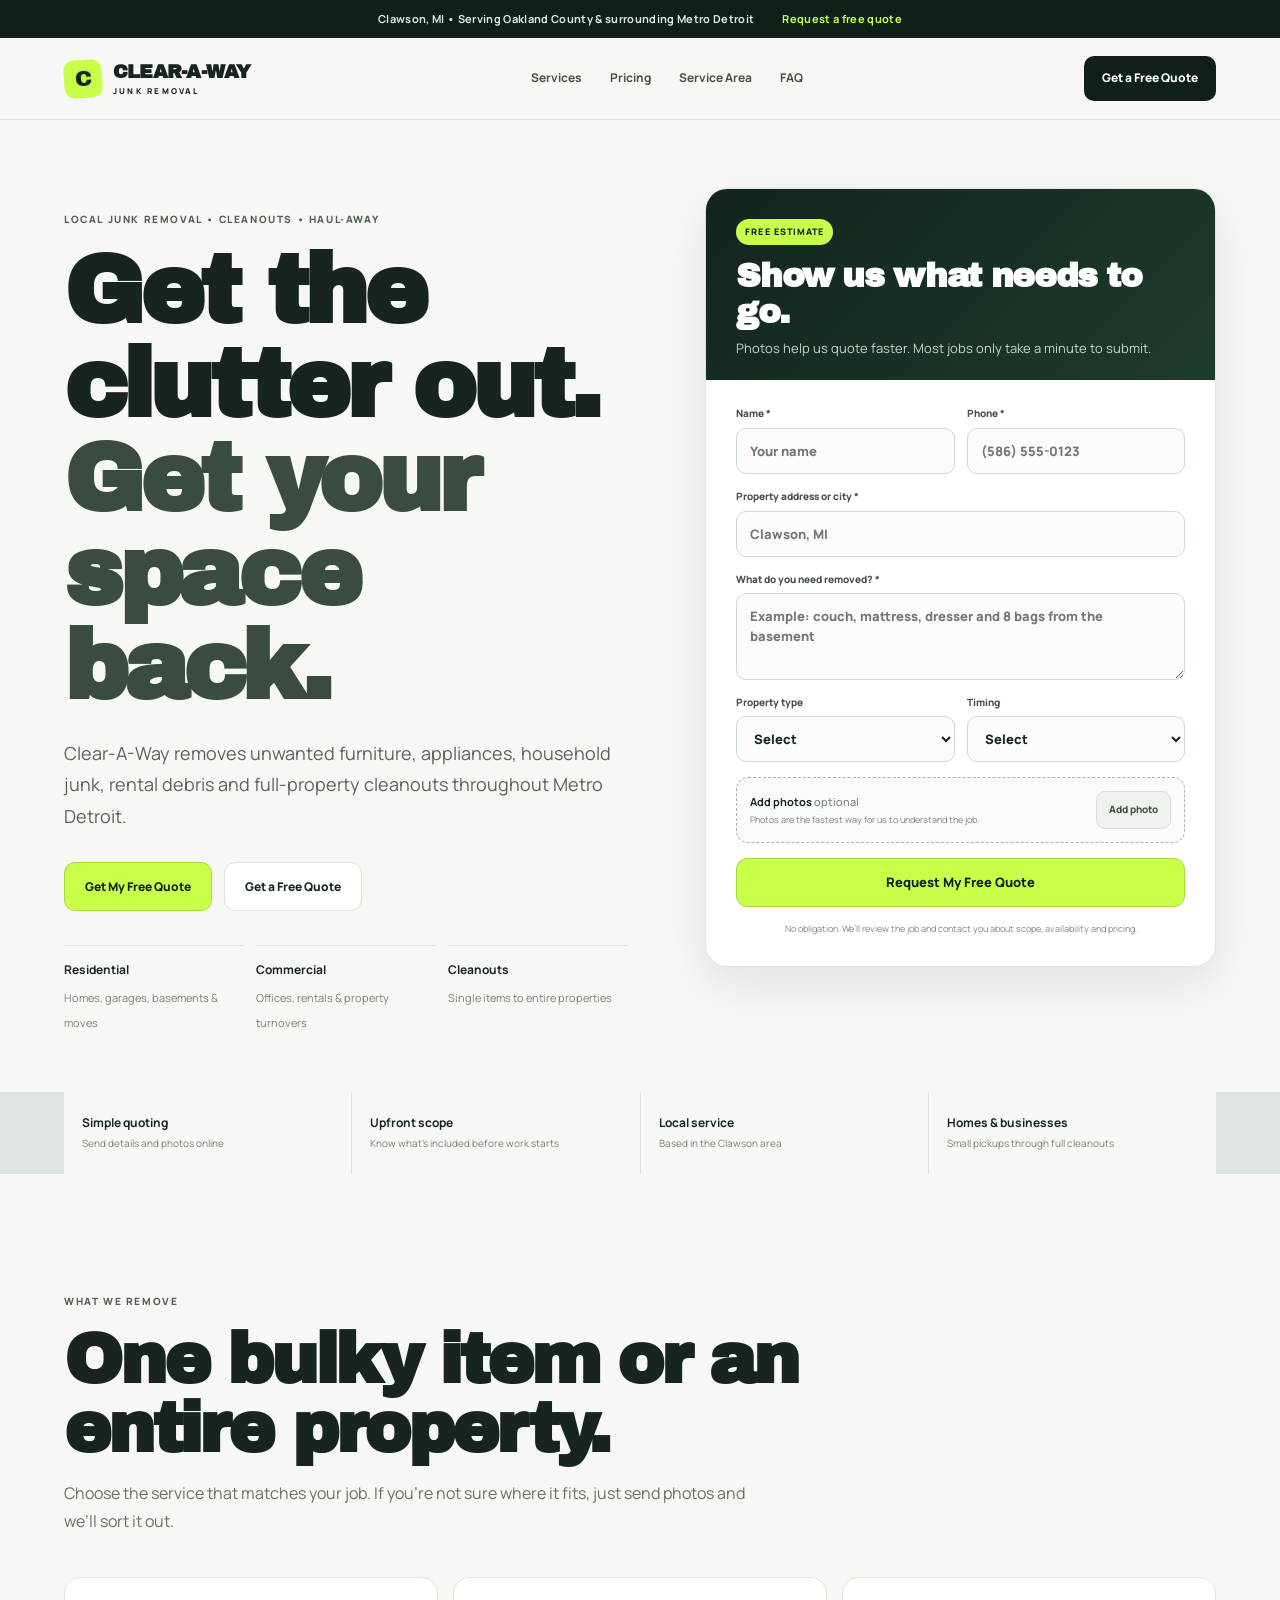
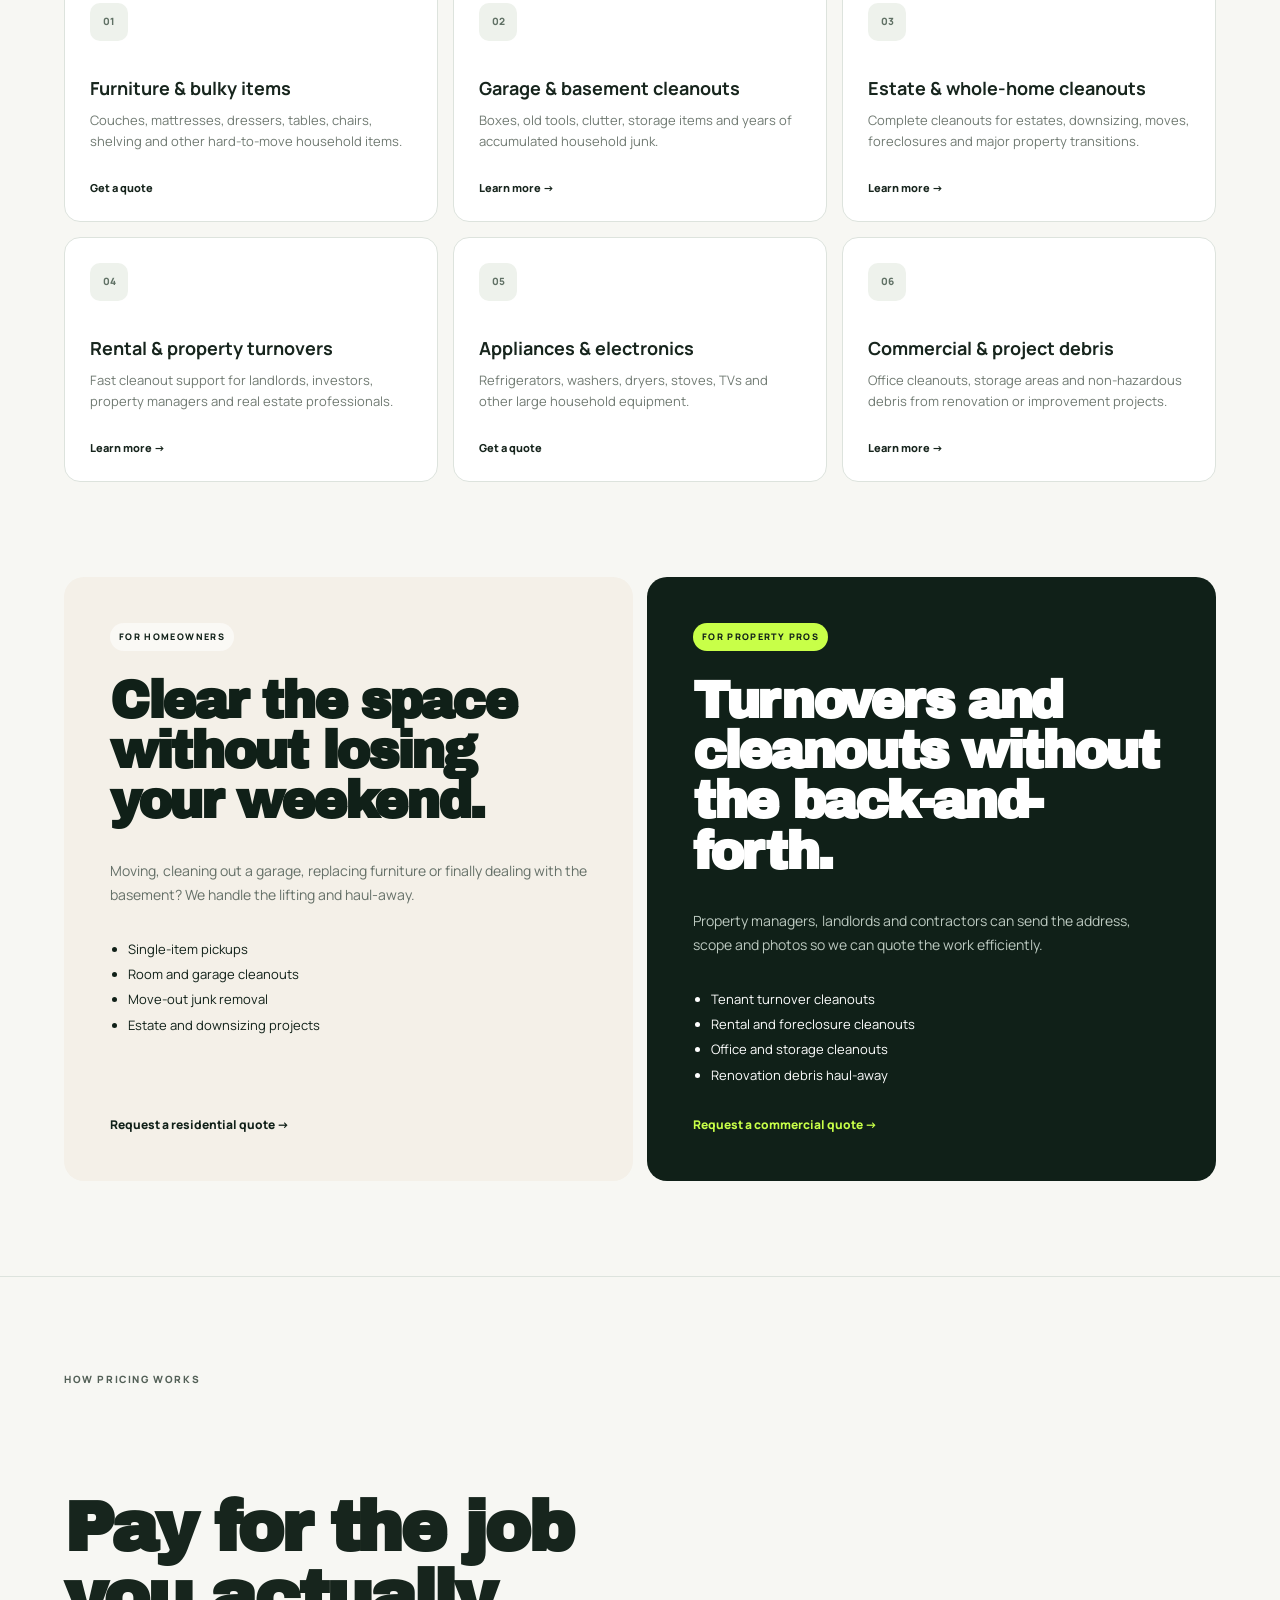
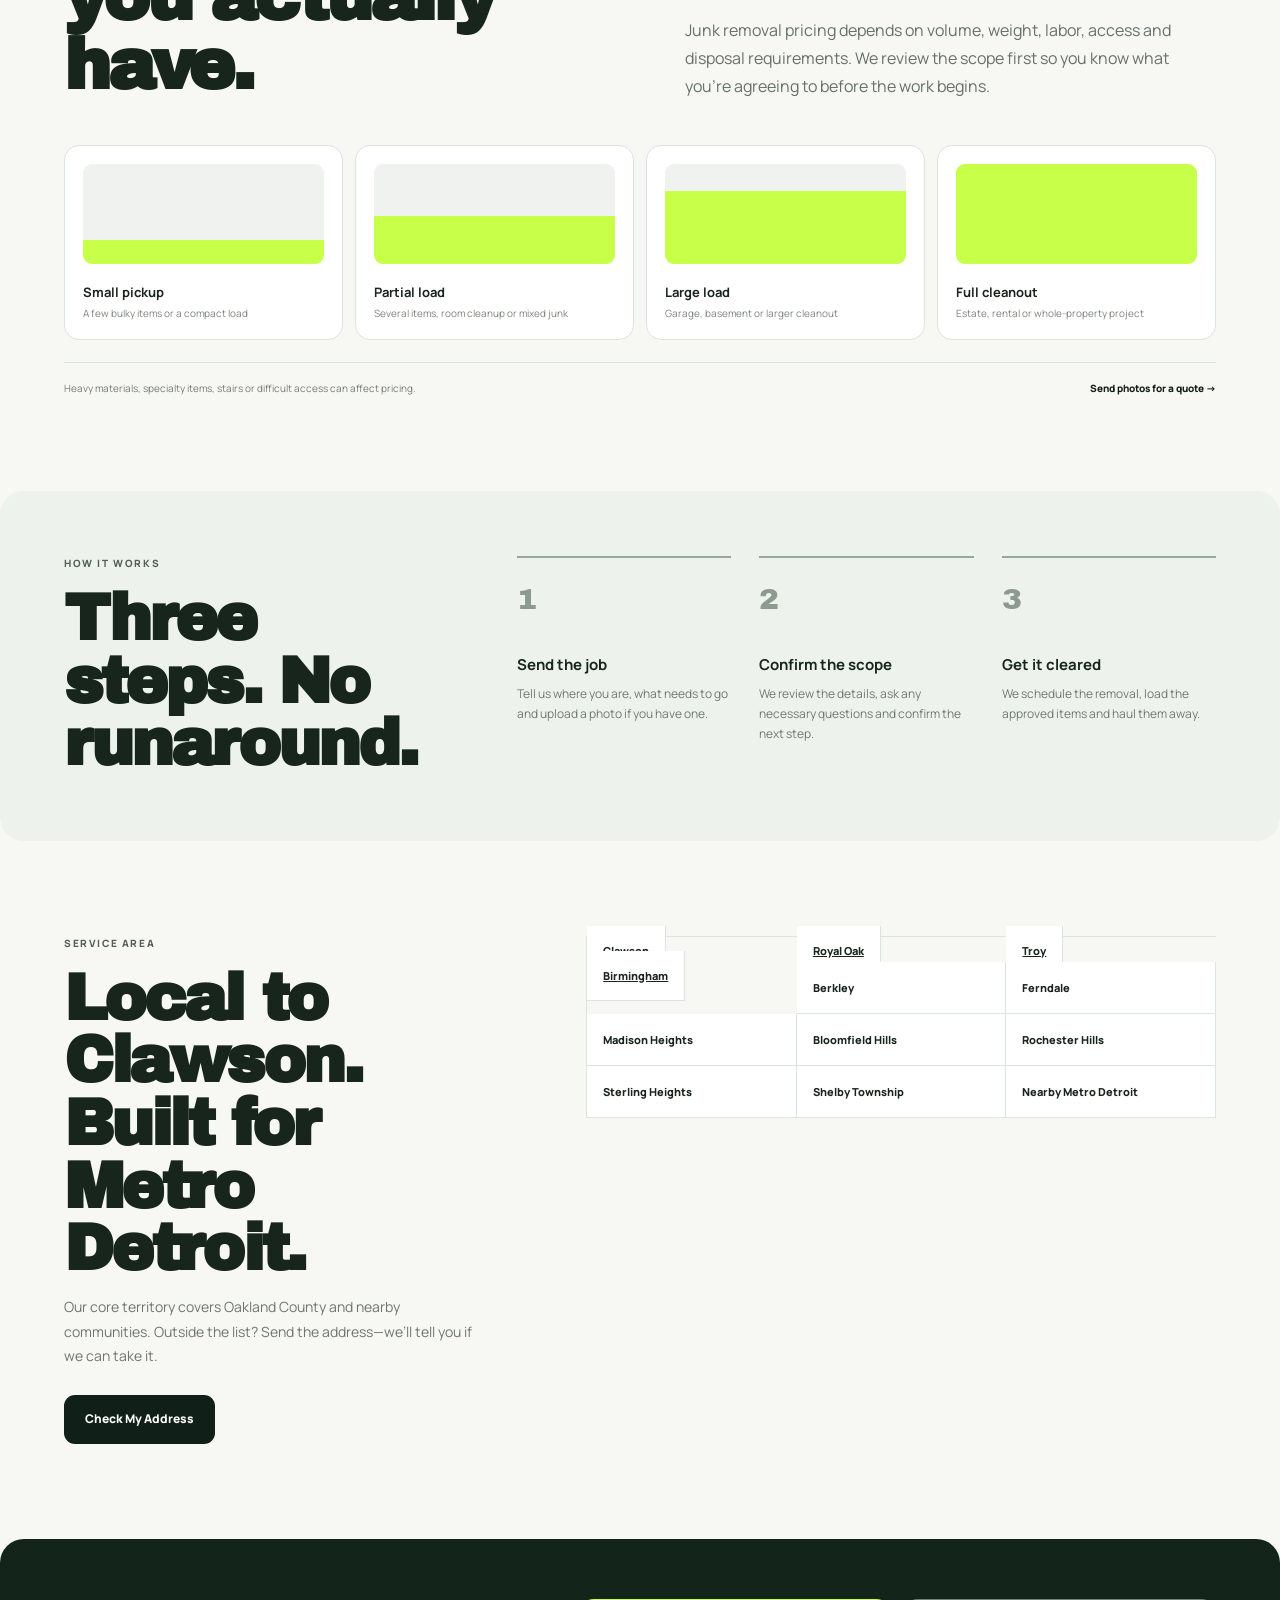
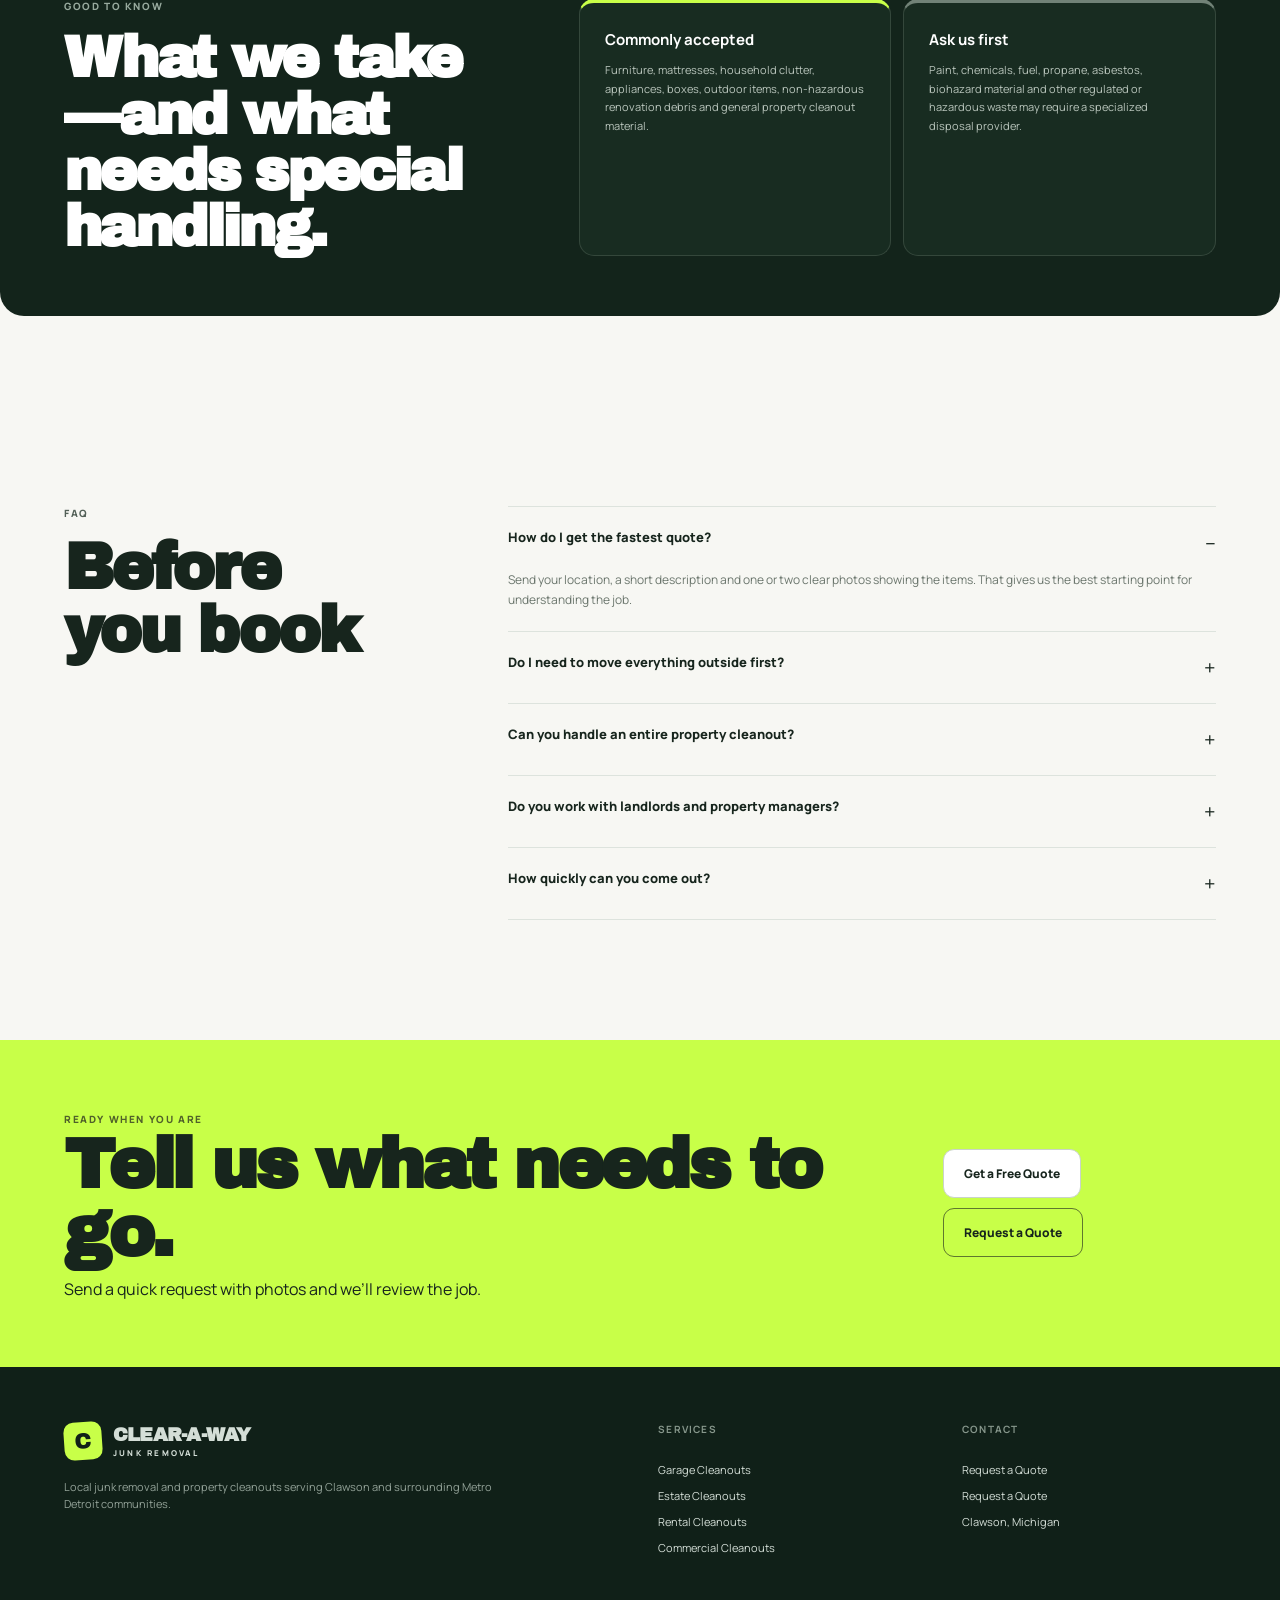
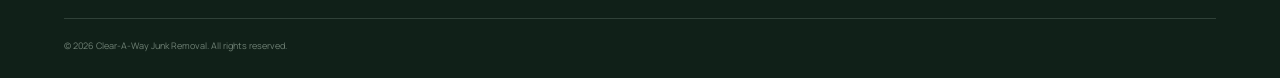
==== commit 6870fe71: "Switch homepage SEO identity to clearawaymi.com" ====
--- a/index.html
+++ b/index.html
@@ -10,6 +10,8 @@
   <meta property="og:description" content="Junk removal made simple. Request a free quote online, upload photos, or call Clear-A-Way for residential and commercial cleanouts across Metro Detroit.">
   <meta property="og:type" content="website">
   <meta name="robots" content="index,follow">
+  <link rel="canonical" href="https://clearawaymi.com/">
+  <meta property="og:url" content="https://clearawaymi.com/">
   <link rel="preconnect" href="https://fonts.googleapis.com">
   <link rel="preconnect" href="https://fonts.gstatic.com" crossorigin>
   <link href="https://fonts.googleapis.com/css2?family=Manrope:wght@400;500;600;700;800&family=Archivo+Black&display=swap" rel="stylesheet">
@@ -19,7 +21,7 @@
     "@context":"https://schema.org",
     "@type":"LocalBusiness",
     "name":"Clear-A-Way Junk Removal",
-    
+    "url":"https://clearawaymi.com/",
     "description":"Junk removal and property cleanout service serving Clawson and surrounding Metro Detroit communities.",
     "areaServed":["Clawson, MI","Royal Oak, MI","Troy, MI","Birmingham, MI","Berkley, MI","Ferndale, MI","Madison Heights, MI","Bloomfield Hills, MI","Rochester Hills, MI","Sterling Heights, MI","Shelby Township, MI"],
     "serviceType":["Junk removal","Furniture removal","Appliance removal","Garage cleanouts","Basement cleanouts","Estate cleanouts","Rental property cleanouts","Commercial cleanouts","Construction debris removal","Yard debris removal"]
@@ -170,7 +172,7 @@
       </div>
     </section>
     <section class="final-cta">
-      <div><span class="eyebrow">READY WHEN YOU ARE</span><h2>Tell us what needs to go.</h2><p>Send a quick request with photos or call/text us directly.</p></div>
+      <div><span class="eyebrow">READY WHEN YOU ARE</span><h2>Tell us what needs to go.</h2><p>Send a quick request with photos and we’ll review the job.</p></div>
       <div class="final-actions"><a href="#quote" class="btn btn-light">Get a Free Quote</a><a href="#quote" class="btn btn-outline-light">Request a Quote</a></div>
     </section>
   </main>
@@ -183,6 +185,6 @@
     <div><h4>Contact</h4><a href="#quote">Request a Quote</a><a href="#quote">Request a Quote</a><span>Clawson, Michigan</span></div>
     <div class="footer-bottom">© 2026 Clear-A-Way Junk Removal. All rights reserved.</div>
   </footer>
-  <div class="mobile-bar"><a href="#quote">Call / Text</a><a href="#quote">Free Quote</a></div>
+  <div class="mobile-bar"><a href="#quote">Free Quote</a><a href="#quote">Free Quote</a></div>
 </body>
 </html>
